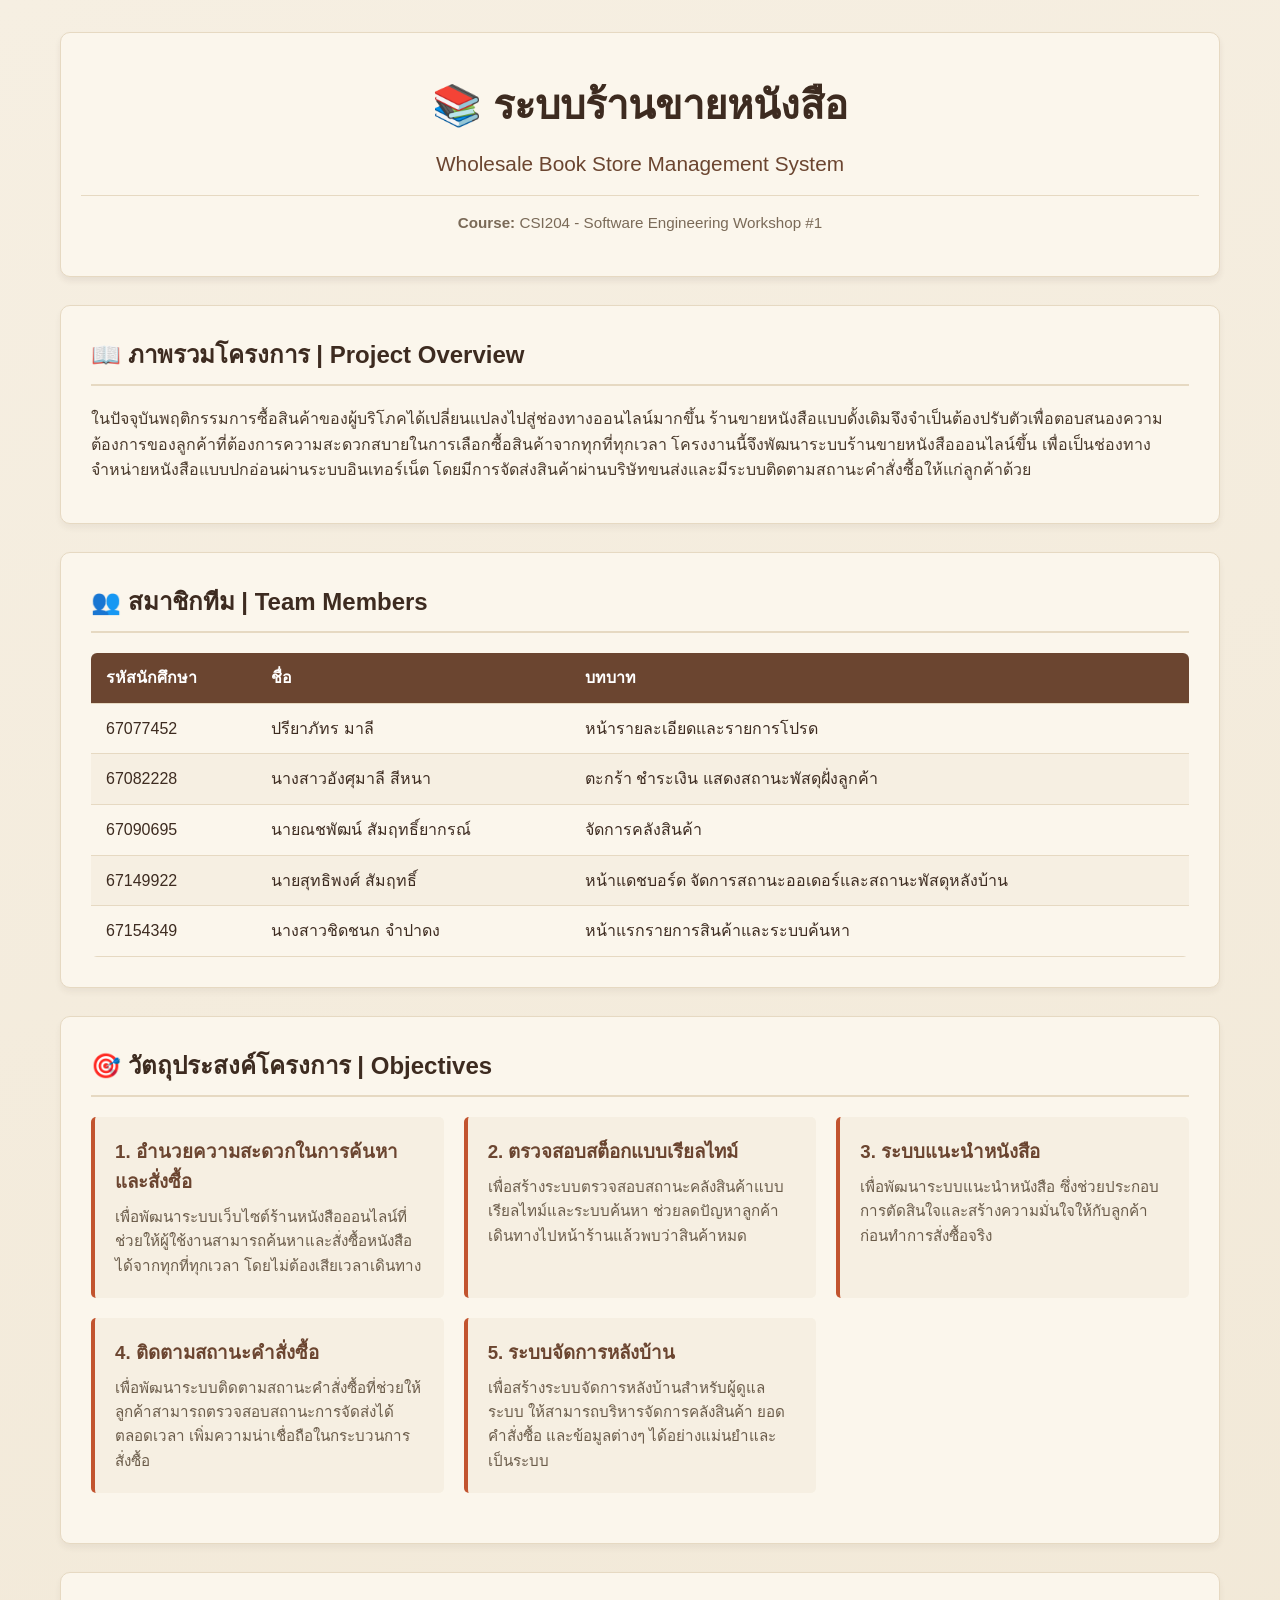
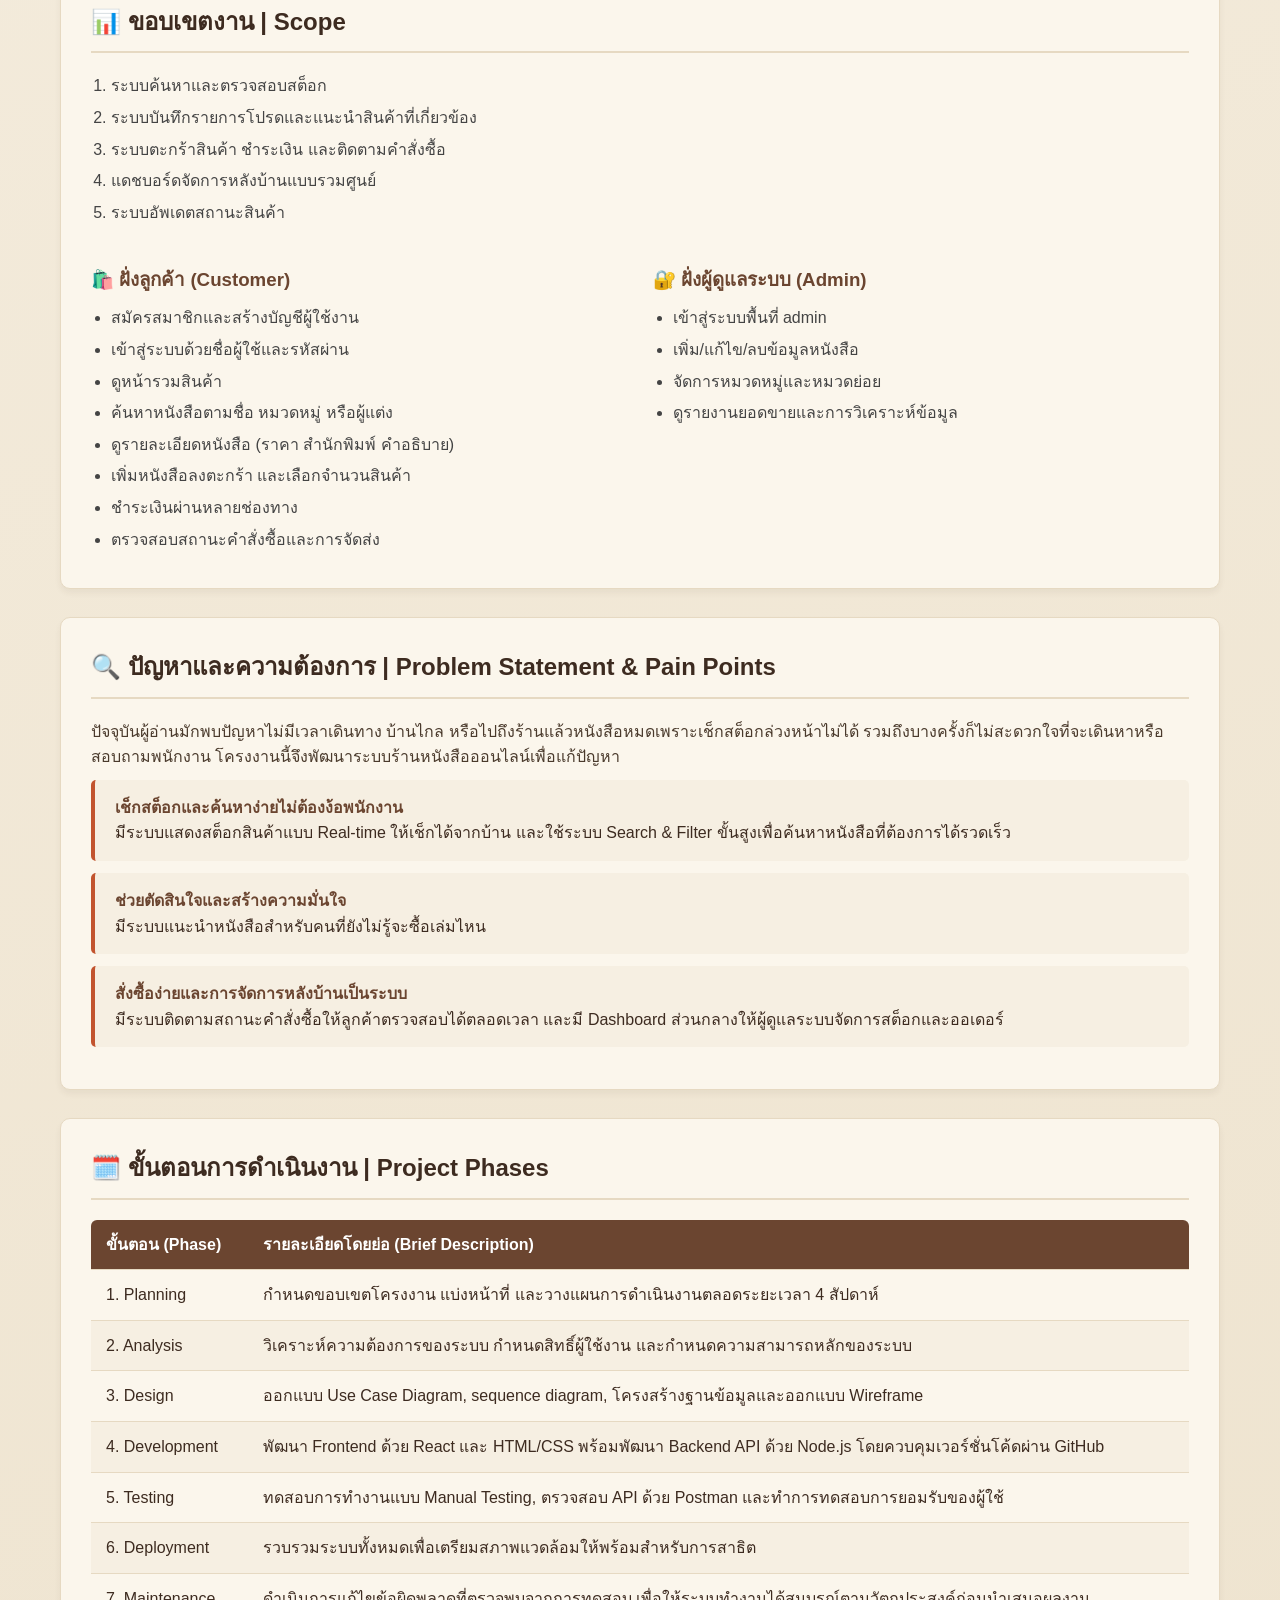
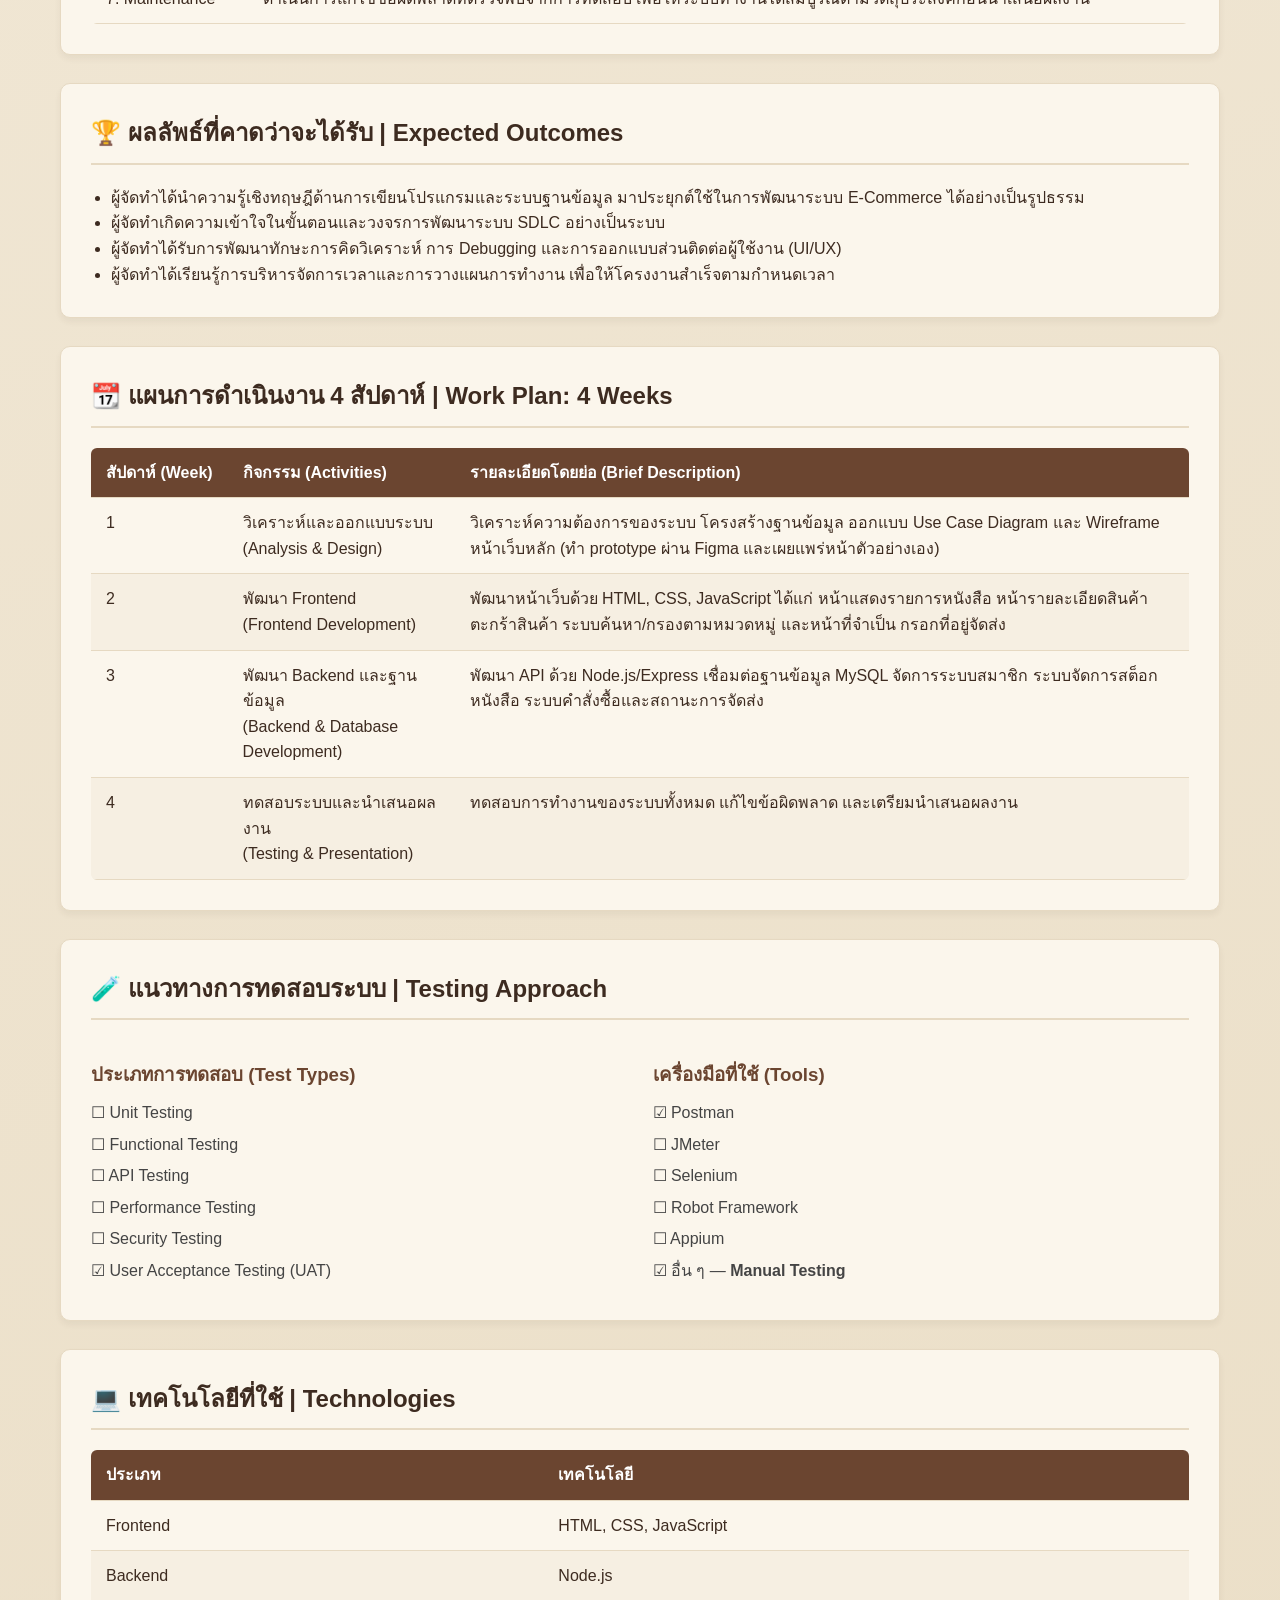
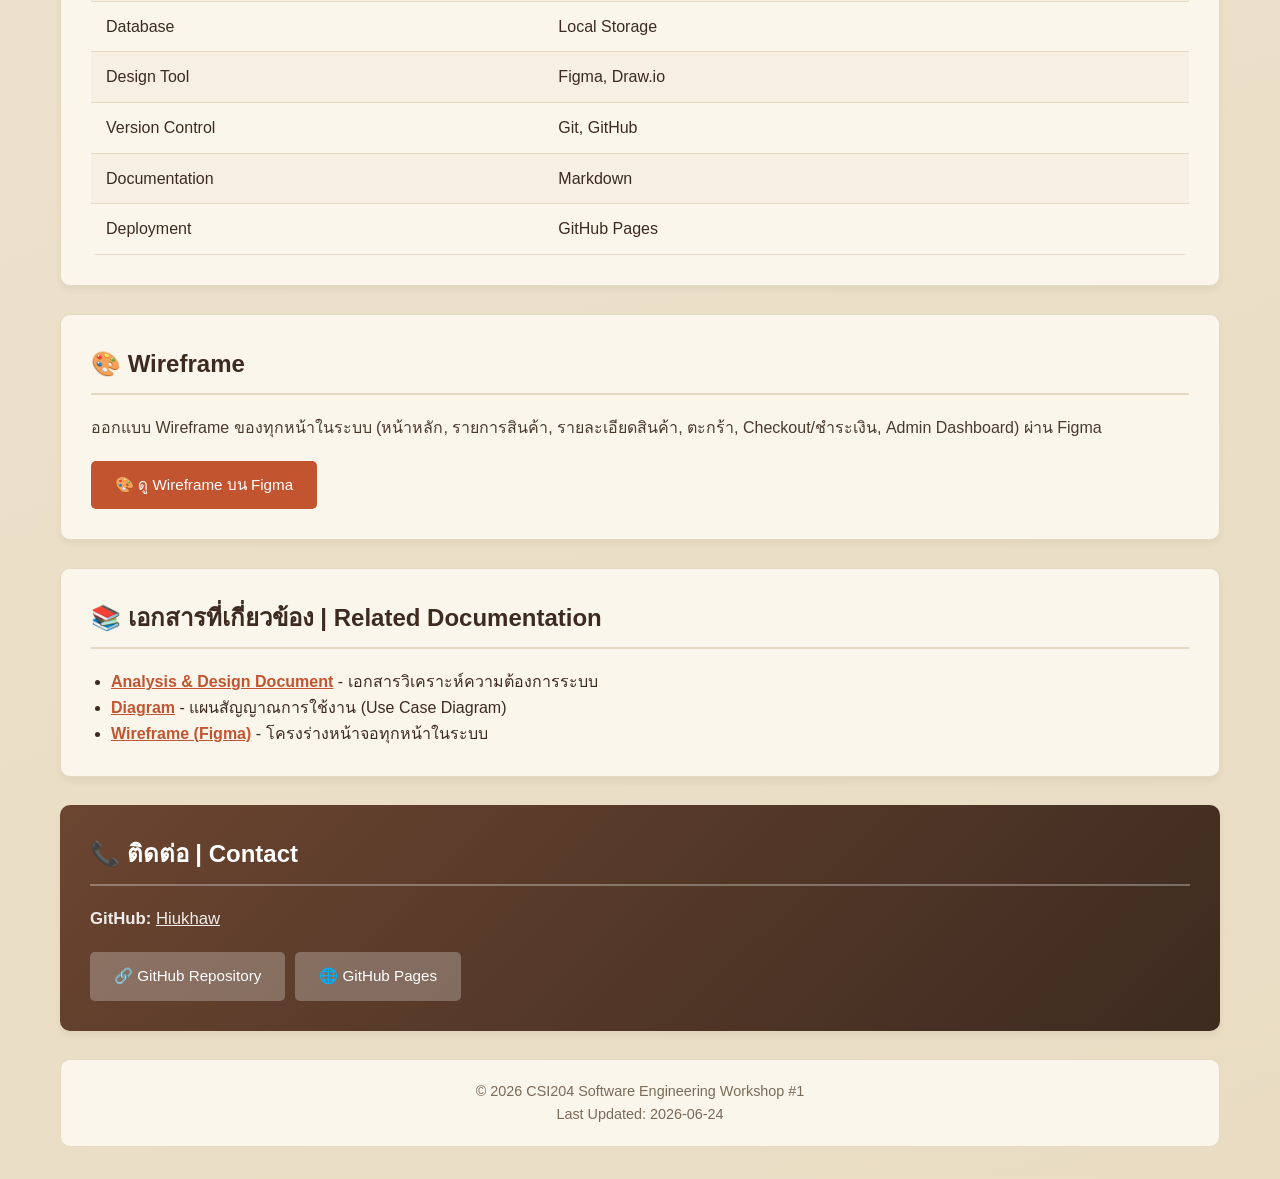
==== index.html @ 422ed0bb "first upload file-project commit" ====
<!DOCTYPE html>
<html lang="th">
<head>
    <meta charset="UTF-8">
    <meta name="viewport" content="width=device-width, initial-scale=1.0">
    <meta name="description" content="Wholesale Book Store Management System - Workshop #1 Documentation">
    <meta name="author" content="Priyaphat">
    <title>Wholesale Book Store Management System | Workshop #1</title>
    <style>
        * {
            margin: 0;
            padding: 0;
            box-sizing: border-box;
        }

        :root {
            --brown-dark: #3d2b20;
            --brown-mid: #6b4530;
            --terracotta: #c2542f;
            --terracotta-dark: #a34324;
            --cream: #f6efe2;
            --cream-light: #fbf6ec;
            --border-soft: #e6d9c2;
            --section-gap: 28px;
        }

        body {
            font-family: 'Segoe UI', Tahoma, Geneva, Verdana, sans-serif;
            line-height: 1.6;
            color: #3d2b20;
            background: linear-gradient(160deg, #f6efe2 0%, #e9dcc3 100%);
            min-height: 100vh;
        }

        .container {
            max-width: 1200px;
            margin: 0 auto;
            padding: 32px 20px;
        }

        header {
            background: var(--cream-light);
            border: 1px solid var(--border-soft);
            padding: 40px 20px;
            text-align: center;
            border-radius: 10px;
            box-shadow: 0 4px 6px rgba(61, 43, 32, 0.08);
            margin-bottom: var(--section-gap);
        }

        header h1 {
            color: var(--brown-dark);
            font-size: 2.5em;
            margin-bottom: 10px;
        }

        header .subtitle {
            color: var(--brown-mid);
            font-size: 1.3em;
            font-weight: 300;
            margin-bottom: 15px;
        }

        header .course-info {
            color: #7a6a58;
            font-size: 0.95em;
            border-top: 1px solid var(--border-soft);
            padding-top: 15px;
            margin-top: 15px;
        }

        .content-section {
            background: var(--cream-light);
            border: 1px solid var(--border-soft);
            padding: 30px;
            border-radius: 10px;
            margin-bottom: var(--section-gap);
            box-shadow: 0 4px 6px rgba(61, 43, 32, 0.06);
        }

        .content-section h2 {
            color: var(--brown-dark);
            margin-bottom: 20px;
            padding-bottom: 10px;
            border-bottom: 2px solid var(--border-soft);
        }

        .content-section h3 {
            color: var(--brown-mid);
            margin-top: 20px;
            margin-bottom: 10px;
        }

        .content-section p {
            color: #4a3a2c;
            margin-bottom: 10px;
        }

        .doc-grid {
            display: grid;
            grid-template-columns: repeat(auto-fit, minmax(250px, 1fr));
            gap: 20px;
            margin-bottom: 20px;
        }

        .doc-card {
            background: linear-gradient(135deg, var(--brown-mid) 0%, var(--brown-dark) 100%);
            color: white;
            padding: 25px;
            border-radius: 8px;
            text-decoration: none;
            transition: transform 0.3s, box-shadow 0.3s;
            box-shadow: 0 2px 8px rgba(61, 43, 32, 0.2);
        }

        .doc-card:hover {
            transform: translateY(-5px);
            box-shadow: 0 4px 12px rgba(61, 43, 32, 0.3);
        }

        .doc-card h3 {
            font-size: 1.3em;
            margin-bottom: 10px;
            color: white;
            margin-top: 0;
        }

        .doc-card p {
            font-size: 0.95em;
            opacity: 0.9;
            color: white;
        }

        .doc-card .icon {
            font-size: 2em;
            margin-bottom: 10px;
        }

        .feature-list {
            display: grid;
            grid-template-columns: repeat(auto-fit, minmax(300px, 1fr));
            gap: 20px;
            margin: 20px 0;
        }

        .feature-item {
            padding: 20px;
            background: var(--cream);
            border-left: 4px solid var(--terracotta);
            border-radius: 5px;
        }

        .feature-item h3 {
            color: var(--brown-mid);
            margin-bottom: 8px;
            margin-top: 0;
        }

        .feature-item p {
            color: #6b5c4a;
            font-size: 0.95em;
            margin-bottom: 0;
        }

        .scope-list {
            padding-left: 20px;
            margin: 15px 0 20px 0;
        }

        .scope-list li {
            margin-bottom: 6px;
            color: #444;
        }

        .two-col {
            display: grid;
            grid-template-columns: repeat(auto-fit, minmax(280px, 1fr));
            gap: 25px;
            margin-top: 15px;
        }

        .two-col ul {
            padding-left: 20px;
        }

        .two-col li {
            margin-bottom: 6px;
            color: #444;
        }

        .pain-point {
            padding: 15px 20px;
            background: var(--cream);
            border-left: 4px solid var(--terracotta);
            border-radius: 5px;
            margin-bottom: 12px;
        }

        .pain-point strong {
            color: var(--brown-mid);
        }

        table.data-table {
            width: 100%;
            border-collapse: collapse;
            margin-top: 15px;
            border-radius: 6px;
            overflow: hidden;
        }

        table.data-table th,
        table.data-table td {
            padding: 12px 15px;
            text-align: left;
            border-bottom: 1px solid var(--border-soft);
            vertical-align: top;
        }

        table.data-table th {
            background: var(--brown-mid);
            color: white;
            white-space: nowrap;
        }

        table.data-table tr:nth-child(even) {
            background: var(--cream);
        }

        table.data-table tr:hover {
            background: #f0e4cf;
        }

        .checklist {
            background: var(--cream);
            padding: 20px;
            border-radius: 8px;
            margin-top: 20px;
        }

        .checklist h3 {
            color: var(--brown-mid);
            margin-bottom: 15px;
        }

        .checklist ul {
            list-style: none;
            padding: 0;
        }

        .checklist li {
            padding: 8px 0;
            color: #555;
            border-bottom: 1px solid var(--border-soft);
        }

        .checklist li:before {
            content: "✓ ";
            color: var(--terracotta);
            font-weight: bold;
            margin-right: 10px;
        }

        .checklist li.pending:before {
            content: "○ ";
            color: #999;
        }

        code, pre {
            background: #f4f4f4;
            border-radius: 4px;
            font-family: Consolas, Monaco, 'Courier New', monospace;
        }

        pre {
            padding: 15px;
            overflow-x: auto;
            margin: 10px 0;
        }

        code {
            padding: 2px 6px;
        }

        footer {
            background: var(--cream-light);
            border: 1px solid var(--border-soft);
            text-align: center;
            padding: 20px;
            border-radius: 10px;
            color: #7a6a58;
            margin-top: 12px;
            font-size: 0.9em;
        }

        .button-group {
            display: flex;
            gap: 10px;
            margin-top: 20px;
            flex-wrap: wrap;
        }

        .btn {
            display: inline-block;
            padding: 12px 24px;
            background: var(--terracotta);
            color: white;
            text-decoration: none;
            border-radius: 5px;
            transition: background 0.3s;
            border: none;
            cursor: pointer;
            font-size: 0.95em;
        }

        .btn:hover {
            background: var(--terracotta-dark);
        }

        .btn-secondary {
            background: var(--border-soft);
            color: var(--brown-dark);
        }

        .btn-secondary:hover {
            background: #ddccae;
        }

        @media (max-width: 768px) {
            header h1 {
                font-size: 1.8em;
            }
            header .subtitle {
                font-size: 1.1em;
            }
            .doc-grid {
                grid-template-columns: 1fr;
            }
            table.data-table {
                font-size: 0.85em;
            }
        }
    </style>
</head>
<body>
    <div class="container">
        <header>
            <h1>📚 ระบบร้านขายหนังสือ</h1>
            <div class="subtitle">Wholesale Book Store Management System</div>
            <div class="course-info">
                <strong>Course:</strong> CSI204 - Software Engineering Workshop #1
            </div>
        </header>

        <div class="content-section">
            <h2>📖 ภาพรวมโครงการ | Project Overview</h2>
            <p>
                ในปัจจุบันพฤติกรรมการซื้อสินค้าของผู้บริโภคได้เปลี่ยนแปลงไปสู่ช่องทางออนไลน์มากขึ้น ร้านขายหนังสือแบบดั้งเดิมจึงจำเป็นต้องปรับตัวเพื่อตอบสนองความต้องการของลูกค้าที่ต้องการความสะดวกสบายในการเลือกซื้อสินค้าจากทุกที่ทุกเวลา โครงงานนี้จึงพัฒนาระบบร้านขายหนังสือออนไลน์ขึ้น เพื่อเป็นช่องทางจำหน่ายหนังสือแบบปกอ่อนผ่านระบบอินเทอร์เน็ต โดยมีการจัดส่งสินค้าผ่านบริษัทขนส่งและมีระบบติดตามสถานะคำสั่งซื้อให้แก่ลูกค้าด้วย
            </p>
        </div>

        <div class="content-section">
            <h2>👥 สมาชิกทีม | Team Members</h2>
            <table class="data-table">
                <thead>
                    <tr>
                        <th>รหัสนักศึกษา</th>
                        <th>ชื่อ</th>
                        <th>บทบาท</th>
                    </tr>
                </thead>
                <tbody>
                    <tr>
                        <td>67077452</td>
                        <td>ปรียาภัทร มาลี</td>
                        <td>หน้ารายละเอียดและรายการโปรด</td>
                    </tr>
                    <tr>
                        <td>67082228</td>
                        <td>นางสาวอังศุมาลี สีหนา</td>
                        <td>ตะกร้า ชำระเงิน แสดงสถานะพัสดุฝั่งลูกค้า</td>
                    </tr>
                    <tr>
                        <td>67090695</td>
                        <td>นายณชพัฒน์ สัมฤทธิ์ยากรณ์</td>
                        <td>จัดการคลังสินค้า</td>
                    </tr>
                    <tr>
                        <td>67149922</td>
                        <td>นายสุทธิพงศ์ สัมฤทธิ์</td>
                        <td>หน้าแดชบอร์ด จัดการสถานะออเดอร์และสถานะพัสดุหลังบ้าน</td>
                    </tr>
                    <tr>
                        <td>67154349</td>
                        <td>นางสาวชิดชนก จำปาดง</td>
                        <td>หน้าแรกรายการสินค้าและระบบค้นหา</td>
                    </tr>
                </tbody>
            </table>
        </div>

        <div class="content-section">
            <h2>🎯 วัตถุประสงค์โครงการ | Objectives</h2>
            <div class="feature-list">
                <div class="feature-item">
                    <h3>1. อำนวยความสะดวกในการค้นหาและสั่งซื้อ</h3>
                    <p>เพื่อพัฒนาระบบเว็บไซต์ร้านหนังสือออนไลน์ที่ช่วยให้ผู้ใช้งานสามารถค้นหาและสั่งซื้อหนังสือได้จากทุกที่ทุกเวลา โดยไม่ต้องเสียเวลาเดินทาง</p>
                </div>
                <div class="feature-item">
                    <h3>2. ตรวจสอบสต็อกแบบเรียลไทม์</h3>
                    <p>เพื่อสร้างระบบตรวจสอบสถานะคลังสินค้าแบบเรียลไทม์และระบบค้นหา ช่วยลดปัญหาลูกค้าเดินทางไปหน้าร้านแล้วพบว่าสินค้าหมด</p>
                </div>
                <div class="feature-item">
                    <h3>3. ระบบแนะนำหนังสือ</h3>
                    <p>เพื่อพัฒนาระบบแนะนำหนังสือ ซึ่งช่วยประกอบการตัดสินใจและสร้างความมั่นใจให้กับลูกค้าก่อนทำการสั่งซื้อจริง</p>
                </div>
                <div class="feature-item">
                    <h3>4. ติดตามสถานะคำสั่งซื้อ</h3>
                    <p>เพื่อพัฒนาระบบติดตามสถานะคำสั่งซื้อที่ช่วยให้ลูกค้าสามารถตรวจสอบสถานะการจัดส่งได้ตลอดเวลา เพิ่มความน่าเชื่อถือในกระบวนการสั่งซื้อ</p>
                </div>
                <div class="feature-item">
                    <h3>5. ระบบจัดการหลังบ้าน</h3>
                    <p>เพื่อสร้างระบบจัดการหลังบ้านสำหรับผู้ดูแลระบบ ให้สามารถบริหารจัดการคลังสินค้า ยอดคำสั่งซื้อ และข้อมูลต่างๆ ได้อย่างแม่นยำและเป็นระบบ</p>
                </div>
            </div>
        </div>

        <div class="content-section">
            <h2>📊 ขอบเขตงาน | Scope</h2>
            <ol class="scope-list">
                <li>ระบบค้นหาและตรวจสอบสต็อก</li>
                <li>ระบบบันทึกรายการโปรดและแนะนำสินค้าที่เกี่ยวข้อง</li>
                <li>ระบบตะกร้าสินค้า ชำระเงิน และติดตามคำสั่งซื้อ</li>
                <li>แดชบอร์ดจัดการหลังบ้านแบบรวมศูนย์</li>
                <li>ระบบอัพเดตสถานะสินค้า</li>
            </ol>

            <div class="two-col">
                <div>
                    <h3>🛍️ ฝั่งลูกค้า (Customer)</h3>
                    <ul>
                        <li>สมัครสมาชิกและสร้างบัญชีผู้ใช้งาน</li>
                        <li>เข้าสู่ระบบด้วยชื่อผู้ใช้และรหัสผ่าน</li>
                        <li>ดูหน้ารวมสินค้า</li>
                        <li>ค้นหาหนังสือตามชื่อ หมวดหมู่ หรือผู้แต่ง</li>
                        <li>ดูรายละเอียดหนังสือ (ราคา สำนักพิมพ์ คำอธิบาย)</li>
                        <li>เพิ่มหนังสือลงตะกร้า และเลือกจำนวนสินค้า</li>
                        <li>ชำระเงินผ่านหลายช่องทาง</li>
                        <li>ตรวจสอบสถานะคำสั่งซื้อและการจัดส่ง</li>
                    </ul>
                </div>
                <div>
                    <h3>🔐 ฝั่งผู้ดูแลระบบ (Admin)</h3>
                    <ul>
                        <li>เข้าสู่ระบบพื้นที่ admin</li>
                        <li>เพิ่ม/แก้ไข/ลบข้อมูลหนังสือ</li>
                        <li>จัดการหมวดหมู่และหมวดย่อย</li>
                        <li>ดูรายงานยอดขายและการวิเคราะห์ข้อมูล</li>
                    </ul>
                </div>
            </div>
        </div>

        <div class="content-section">
            <h2>🔍 ปัญหาและความต้องการ | Problem Statement & Pain Points</h2>
            <p>
                ปัจจุบันผู้อ่านมักพบปัญหาไม่มีเวลาเดินทาง บ้านไกล หรือไปถึงร้านแล้วหนังสือหมดเพราะเช็กสต็อกล่วงหน้าไม่ได้ รวมถึงบางครั้งก็ไม่สะดวกใจที่จะเดินหาหรือสอบถามพนักงาน โครงงานนี้จึงพัฒนาระบบร้านหนังสือออนไลน์เพื่อแก้ปัญหา
            </p>
            <div class="pain-point">
                <strong>เช็กสต็อกและค้นหาง่ายไม่ต้องง้อพนักงาน</strong><br>
                มีระบบแสดงสต็อกสินค้าแบบ Real-time ให้เช็กได้จากบ้าน และใช้ระบบ Search &amp; Filter ขั้นสูงเพื่อค้นหาหนังสือที่ต้องการได้รวดเร็ว
            </div>
            <div class="pain-point">
                <strong>ช่วยตัดสินใจและสร้างความมั่นใจ</strong><br>
                มีระบบแนะนำหนังสือสำหรับคนที่ยังไม่รู้จะซื้อเล่มไหน
            </div>
            <div class="pain-point">
                <strong>สั่งซื้อง่ายและการจัดการหลังบ้านเป็นระบบ</strong><br>
                มีระบบติดตามสถานะคำสั่งซื้อให้ลูกค้าตรวจสอบได้ตลอดเวลา และมี Dashboard ส่วนกลางให้ผู้ดูแลระบบจัดการสต็อกและออเดอร์
            </div>
        </div>

        <div class="content-section">
            <h2>🗓️ ขั้นตอนการดำเนินงาน | Project Phases</h2>
            <table class="data-table">
                <thead>
                    <tr>
                        <th>ขั้นตอน (Phase)</th>
                        <th>รายละเอียดโดยย่อ (Brief Description)</th>
                    </tr>
                </thead>
                <tbody>
                    <tr>
                        <td>1. Planning</td>
                        <td>กำหนดขอบเขตโครงงาน แบ่งหน้าที่ และวางแผนการดำเนินงานตลอดระยะเวลา 4 สัปดาห์</td>
                    </tr>
                    <tr>
                        <td>2. Analysis</td>
                        <td>วิเคราะห์ความต้องการของระบบ กำหนดสิทธิ์ผู้ใช้งาน และกำหนดความสามารถหลักของระบบ</td>
                    </tr>
                    <tr>
                        <td>3. Design</td>
                        <td>ออกแบบ Use Case Diagram, sequence diagram, โครงสร้างฐานข้อมูลและออกแบบ Wireframe</td>
                    </tr>
                    <tr>
                        <td>4. Development</td>
                        <td>พัฒนา Frontend ด้วย React และ HTML/CSS พร้อมพัฒนา Backend API ด้วย Node.js  โดยควบคุมเวอร์ชั่นโค้ดผ่าน GitHub</td>
                    </tr>
                    <tr>
                        <td>5. Testing</td>
                        <td>ทดสอบการทำงานแบบ Manual Testing, ตรวจสอบ API ด้วย Postman และทำการทดสอบการยอมรับของผู้ใช้</td>
                    </tr>
                    <tr>
                        <td>6. Deployment</td>
                        <td>รวบรวมระบบทั้งหมดเพื่อเตรียมสภาพแวดล้อมให้พร้อมสำหรับการสาธิต</td>
                    </tr>
                    <tr>
                        <td>7. Maintenance</td>
                        <td>ดำเนินการแก้ไขข้อผิดพลาดที่ตรวจพบจากการทดสอบ เพื่อให้ระบบทำงานได้สมบูรณ์ตามวัตถุประสงค์ก่อนนำเสนอผลงาน</td>
                    </tr>
                </tbody>
            </table>
        </div>

        <div class="content-section">
            <h2>🏆 ผลลัพธ์ที่คาดว่าจะได้รับ | Expected Outcomes</h2>
            <ul style="padding-left: 20px;">
                <li>ผู้จัดทำได้นำความรู้เชิงทฤษฎีด้านการเขียนโปรแกรมและระบบฐานข้อมูล มาประยุกต์ใช้ในการพัฒนาระบบ E-Commerce ได้อย่างเป็นรูปธรรม</li>
                <li>ผู้จัดทำเกิดความเข้าใจในขั้นตอนและวงจรการพัฒนาระบบ SDLC อย่างเป็นระบบ</li>
                <li>ผู้จัดทำได้รับการพัฒนาทักษะการคิดวิเคราะห์ การ Debugging และการออกแบบส่วนติดต่อผู้ใช้งาน (UI/UX)</li>
                <li>ผู้จัดทำได้เรียนรู้การบริหารจัดการเวลาและการวางแผนการทำงาน เพื่อให้โครงงานสำเร็จตามกำหนดเวลา</li>
            </ul>
        </div>

        <div class="content-section">
            <h2>📆 แผนการดำเนินงาน 4 สัปดาห์ | Work Plan: 4 Weeks</h2>
            <table class="data-table">
                <thead>
                    <tr>
                        <th>สัปดาห์ (Week)</th>
                        <th>กิจกรรม (Activities)</th>
                        <th>รายละเอียดโดยย่อ (Brief Description)</th>
                    </tr>
                </thead>
                <tbody>
                    <tr>
                        <td>1</td>
                        <td>วิเคราะห์และออกแบบระบบ<br>(Analysis &amp; Design)</td>
                        <td>วิเคราะห์ความต้องการของระบบ โครงสร้างฐานข้อมูล ออกแบบ Use Case Diagram และ Wireframe หน้าเว็บหลัก (ทำ prototype ผ่าน Figma และเผยแพร่หน้าตัวอย่างเอง)</td>
                    </tr>
                    <tr>
                        <td>2</td>
                        <td>พัฒนา Frontend<br>(Frontend Development)</td>
                        <td>พัฒนาหน้าเว็บด้วย HTML, CSS, JavaScript ได้แก่ หน้าแสดงรายการหนังสือ หน้ารายละเอียดสินค้า ตะกร้าสินค้า ระบบค้นหา/กรองตามหมวดหมู่ และหน้าที่จำเป็น กรอกที่อยู่จัดส่ง</td>
                    </tr>
                    <tr>
                        <td>3</td>
                        <td>พัฒนา Backend และฐานข้อมูล<br>(Backend &amp; Database Development)</td>
                        <td>พัฒนา API ด้วย Node.js/Express เชื่อมต่อฐานข้อมูล MySQL จัดการระบบสมาชิก ระบบจัดการสต็อกหนังสือ ระบบคำสั่งซื้อและสถานะการจัดส่ง</td>
                    </tr>
                    <tr>
                        <td>4</td>
                        <td>ทดสอบระบบและนำเสนอผลงาน<br>(Testing &amp; Presentation)</td>
                        <td>ทดสอบการทำงานของระบบทั้งหมด แก้ไขข้อผิดพลาด และเตรียมนำเสนอผลงาน</td>
                    </tr>
                </tbody>
            </table>
        </div>

        <div class="content-section">
            <h2>🧪 แนวทางการทดสอบระบบ | Testing Approach</h2>
            <div class="two-col">
                <div>
                    <h3>ประเภทการทดสอบ (Test Types)</h3>
                    <ul style="list-style: none; padding-left: 0;">
                        <li>☐ Unit Testing</li>
                        <li>☐ Functional Testing</li>
                        <li>☐ API Testing</li>
                        <li>☐ Performance Testing</li>
                        <li>☐ Security Testing</li>
                        <li>☑ User Acceptance Testing (UAT)</li>
                    </ul>
                </div>
                <div>
                    <h3>เครื่องมือที่ใช้ (Tools)</h3>
                    <ul style="list-style: none; padding-left: 0;">
                        <li>☑ Postman</li>
                        <li>☐ JMeter</li>
                        <li>☐ Selenium</li>
                        <li>☐ Robot Framework</li>
                        <li>☐ Appium</li>
                        <li>☑ อื่น ๆ — <strong>Manual Testing</strong></li>
                    </ul>
                </div>
            </div>
        </div>

        <div class="content-section">
            <h2>💻 เทคโนโลยีที่ใช้ | Technologies</h2>
            <table class="data-table">
                <thead>
                    <tr>
                        <th>ประเภท</th>
                        <th>เทคโนโลยี</th>
                    </tr>
                </thead>
                <tbody>
                    <tr>
                        <td>Frontend</td>
                        <td>HTML, CSS, JavaScript</td>
                    </tr>
                    <tr>
                        <td>Backend</td>
                        <td>Node.js</td>
                    </tr>
                    <tr>
                        <td>Database</td>
                        <td>Local Storage</td>
                    </tr>
                    <tr>
                        <td>Design Tool</td>
                        <td>Figma, Draw.io</td>
                    </tr>
                    <tr>
                        <td>Version Control</td>
                        <td>Git, GitHub</td>
                    </tr>
                    <tr>
                        <td>Documentation</td>
                        <td>Markdown</td>
                    </tr>
                    <tr>
                        <td>Deployment</td>
                        <td>GitHub Pages</td>
                    </tr>
                </tbody>
            </table>
        </div>

        <div class="content-section">
            <h2>🎨 Wireframe</h2>
            <p>ออกแบบ Wireframe ของทุกหน้าในระบบ (หน้าหลัก, รายการสินค้า, รายละเอียดสินค้า, ตะกร้า, Checkout/ชำระเงิน, Admin Dashboard) ผ่าน Figma</p>
            <div class="button-group">
                <a href="https://www.figma.com/proto/kh82F4HpUsVW9bLbcui8wI/wire-freme-%E0%B8%A3%E0%B9%89%E0%B8%B2%E0%B8%99%E0%B8%82%E0%B8%B2%E0%B8%A2%E0%B8%AB%E0%B8%99%E0%B8%B1%E0%B8%87%E0%B8%AA%E0%B8%B7%E0%B8%AD?node-id=30-2&t=59OMux8jmrkyYX9p-1" class="btn" target="_blank">🎨 ดู Wireframe บน Figma</a>
            </div>
        </div>

        <div class="content-section">
            <h2>📚 เอกสารที่เกี่ยวข้อง | Related Documentation</h2>
            <ul style="padding-left: 20px;">
                <li><a href="analysis-design.md" style="color: var(--terracotta); font-weight: 600;">Analysis &amp; Design Document</a> - เอกสารวิเคราะห์ความต้องการระบบ</li>
                <li><a href="diagramPage.html" style="color: var(--terracotta); font-weight: 600;">Diagram</a> - แผนสัญญาณการใช้งาน (Use Case Diagram)</li>
                <li><a href="https://www.figma.com/proto/kh82F4HpUsVW9bLbcui8wI/wire-freme-%E0%B8%A3%E0%B9%89%E0%B8%B2%E0%B8%99%E0%B8%82%E0%B8%B2%E0%B8%A2%E0%B8%AB%E0%B8%99%E0%B8%B1%E0%B8%87%E0%B8%AA%E0%B8%B7%E0%B8%AD?node-id=30-2&t=59OMux8jmrkyYX9p-1" target="_blank" style="color: var(--terracotta); font-weight: 600;">Wireframe (Figma)</a> - โครงร่างหน้าจอทุกหน้าในระบบ</li>
            </ul>
        </div>

        <div class="content-section" style="background: linear-gradient(135deg, #6b4530 0%, #3d2b20 100%); border: none; color: white;">
            <h2 style="color: white; border-bottom-color: rgba(255, 255, 255, 0.3);">📞 ติดต่อ | Contact</h2>
            <div style="font-size: 1.1em; margin-top: 15px;">
                <p style="color: #ffffff; opacity: 0.9; font-size: 0.95em; margin-top: 5px;"><strong>GitHub:</strong> <a href="https://github.com/Hiukhaw" style="color: white; text-decoration: underline;">Hiukhaw</a></p>
            </div>
            <div class="button-group">
                <a href="https://github.com/Hiukhaw/Workshop-1" class="btn" target="_blank" style="background: rgba(255,255,255,0.25);">🔗 GitHub Repository</a>
                <a href="https://github.com/Hiukhaw" class="btn" target="_blank" style="background: rgba(255,255,255,0.25);">🌐 GitHub Pages</a>
            </div>
        </div>

        <footer>
            <p>&copy; 2026 CSI204 Software Engineering Workshop #1</p>
            <p>Last Updated: 2026-06-24</p>
        </footer>
    </div>
</body>
</html>
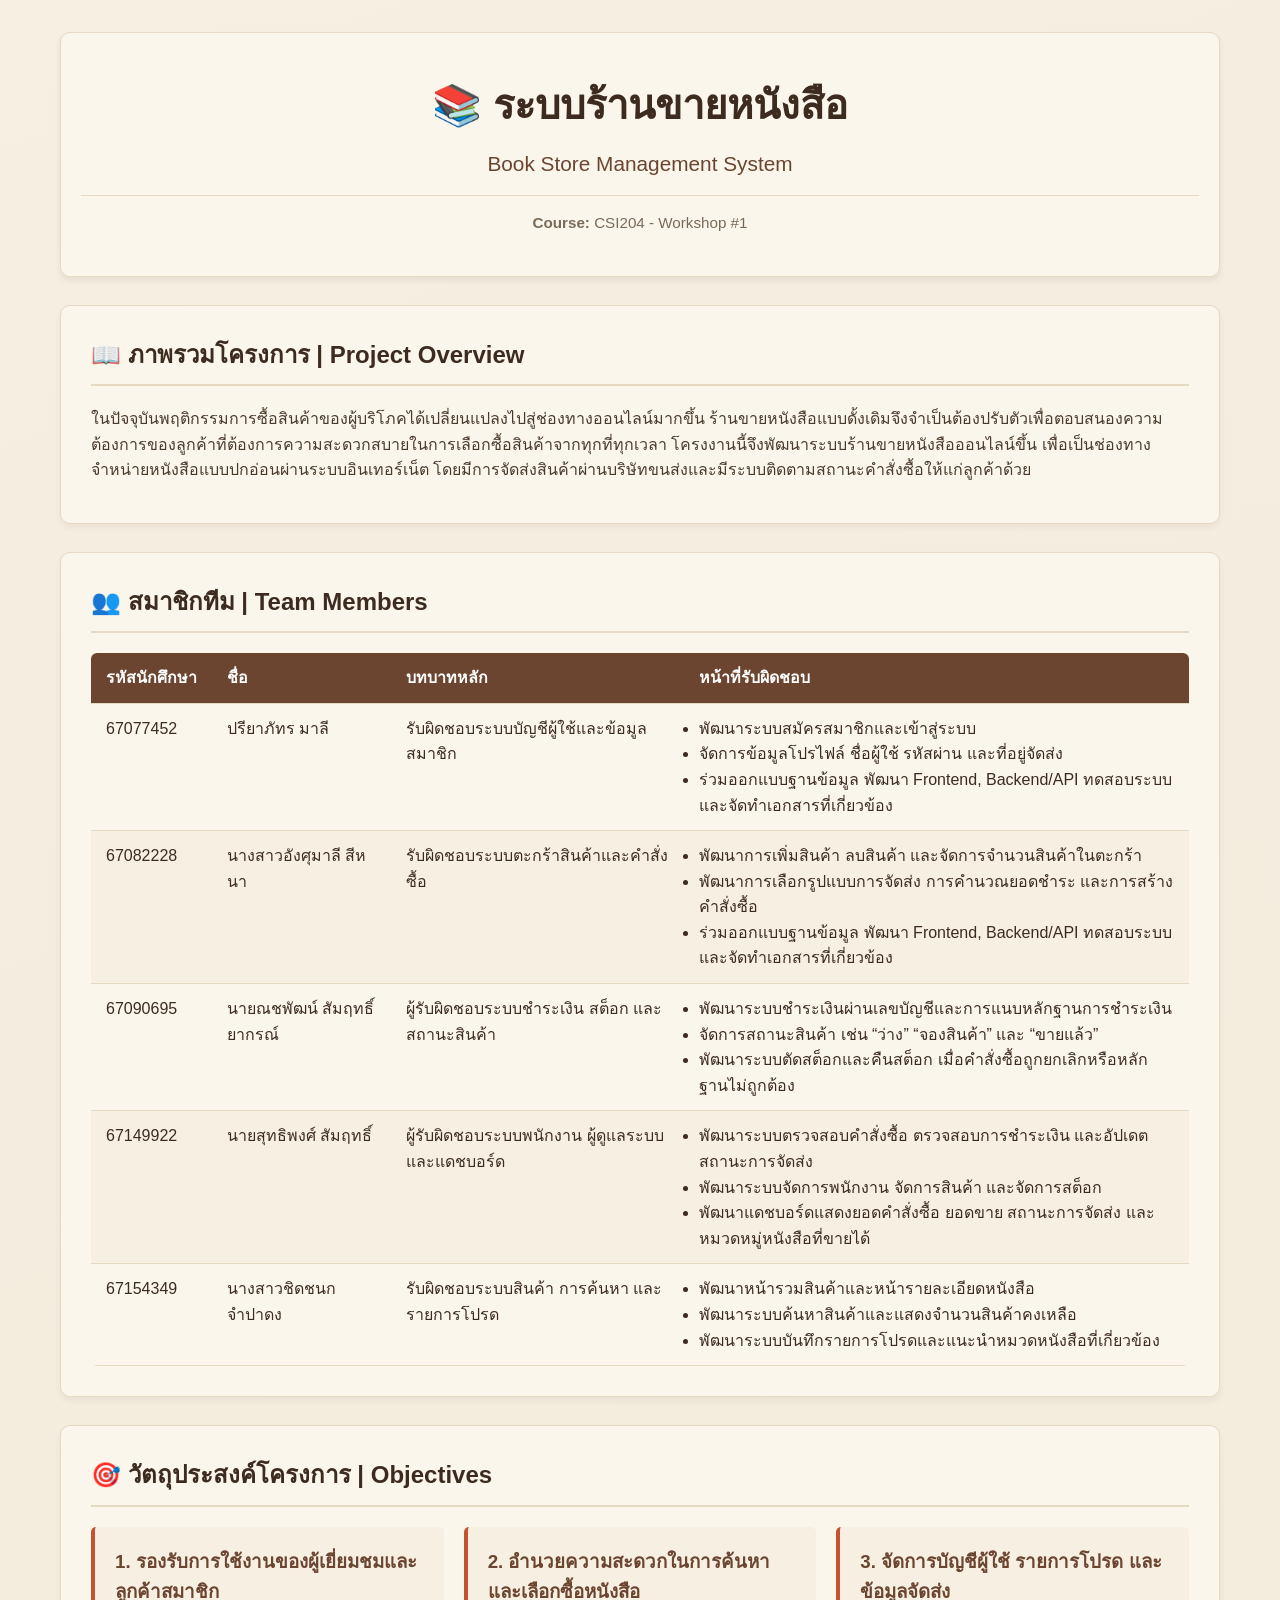
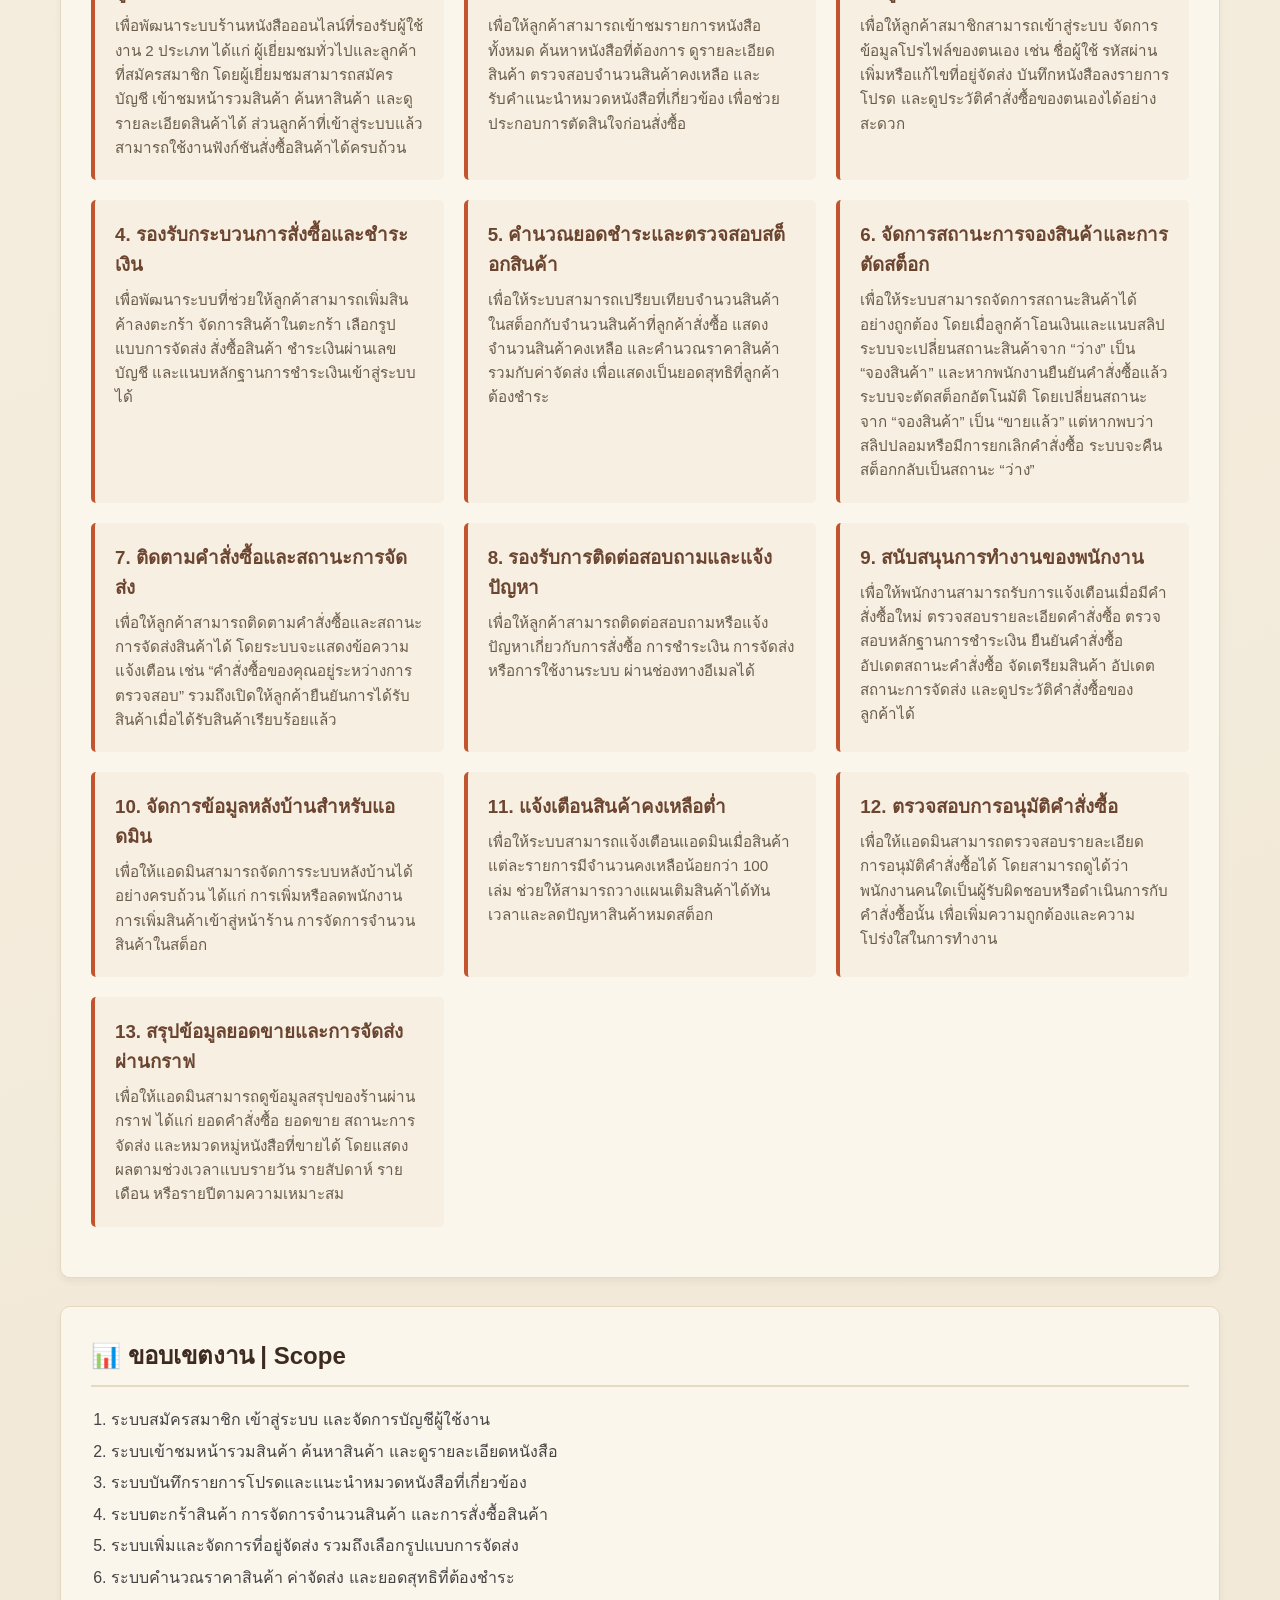
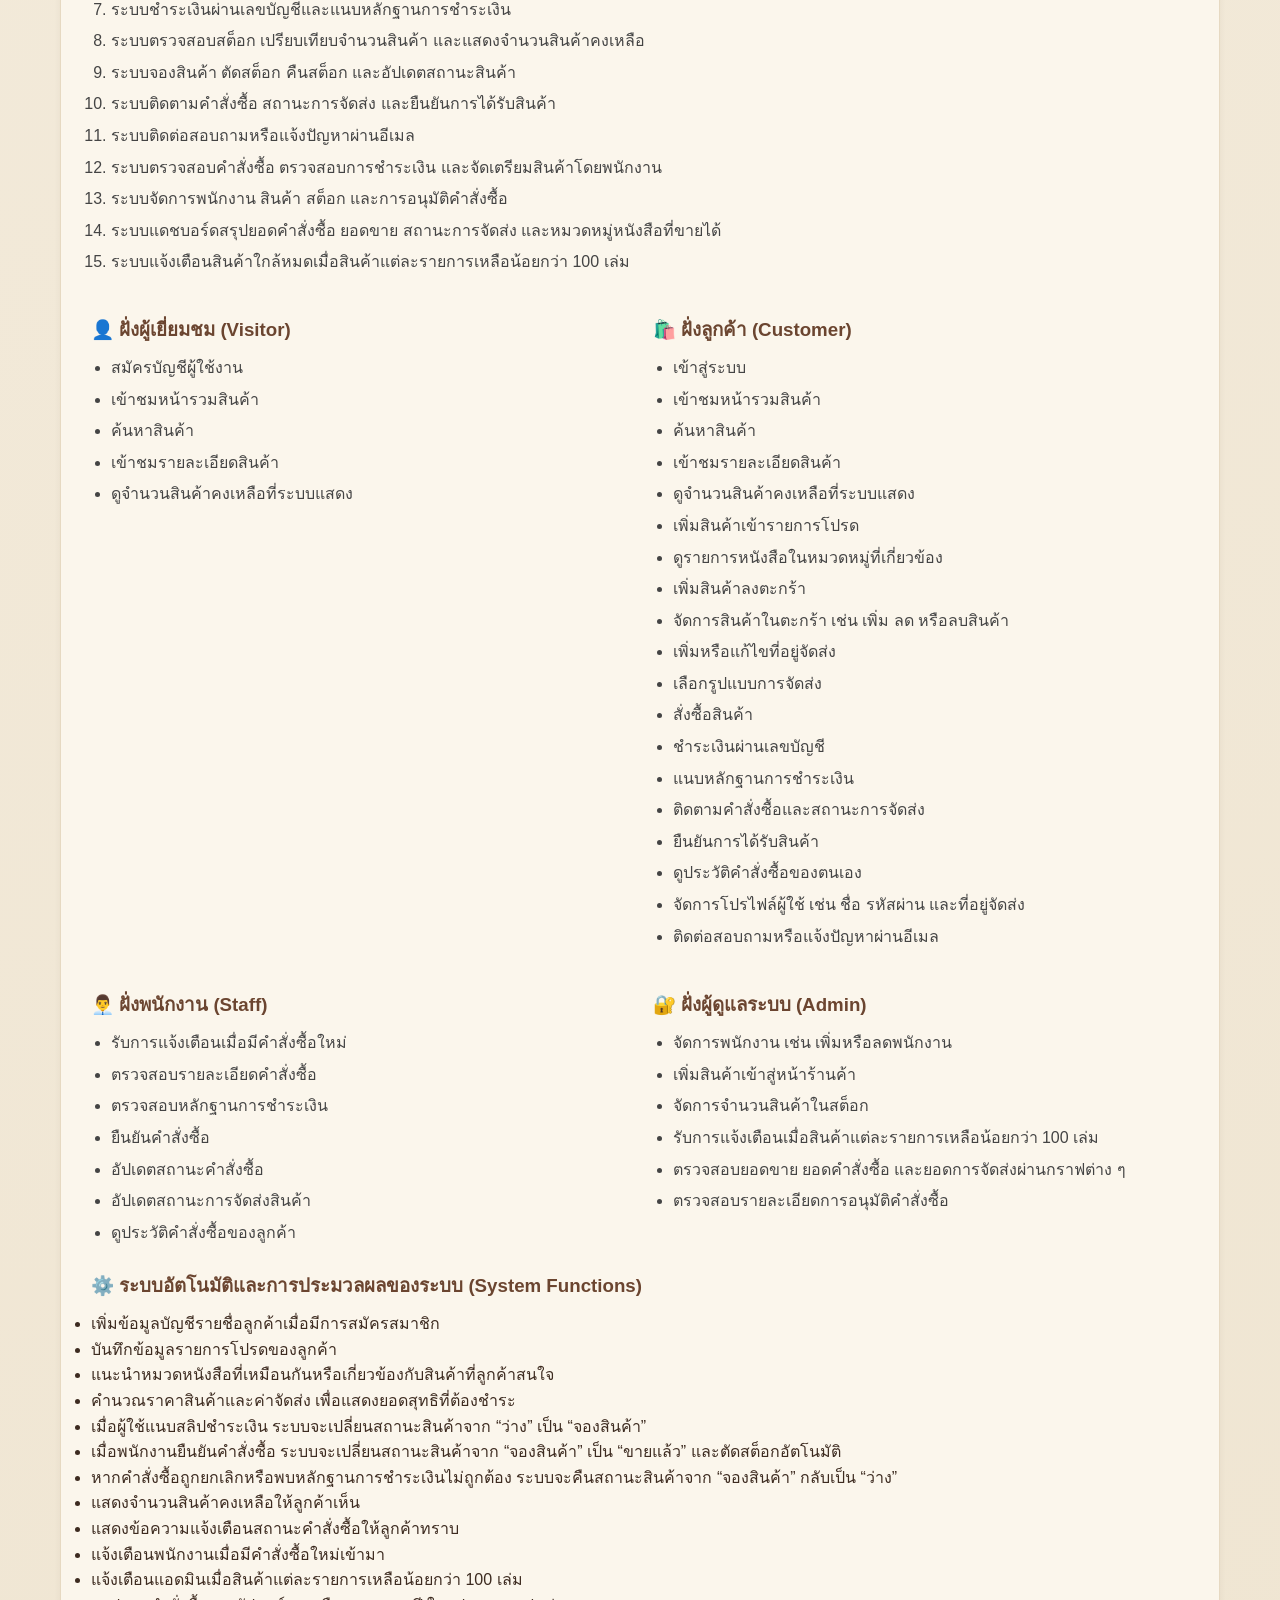
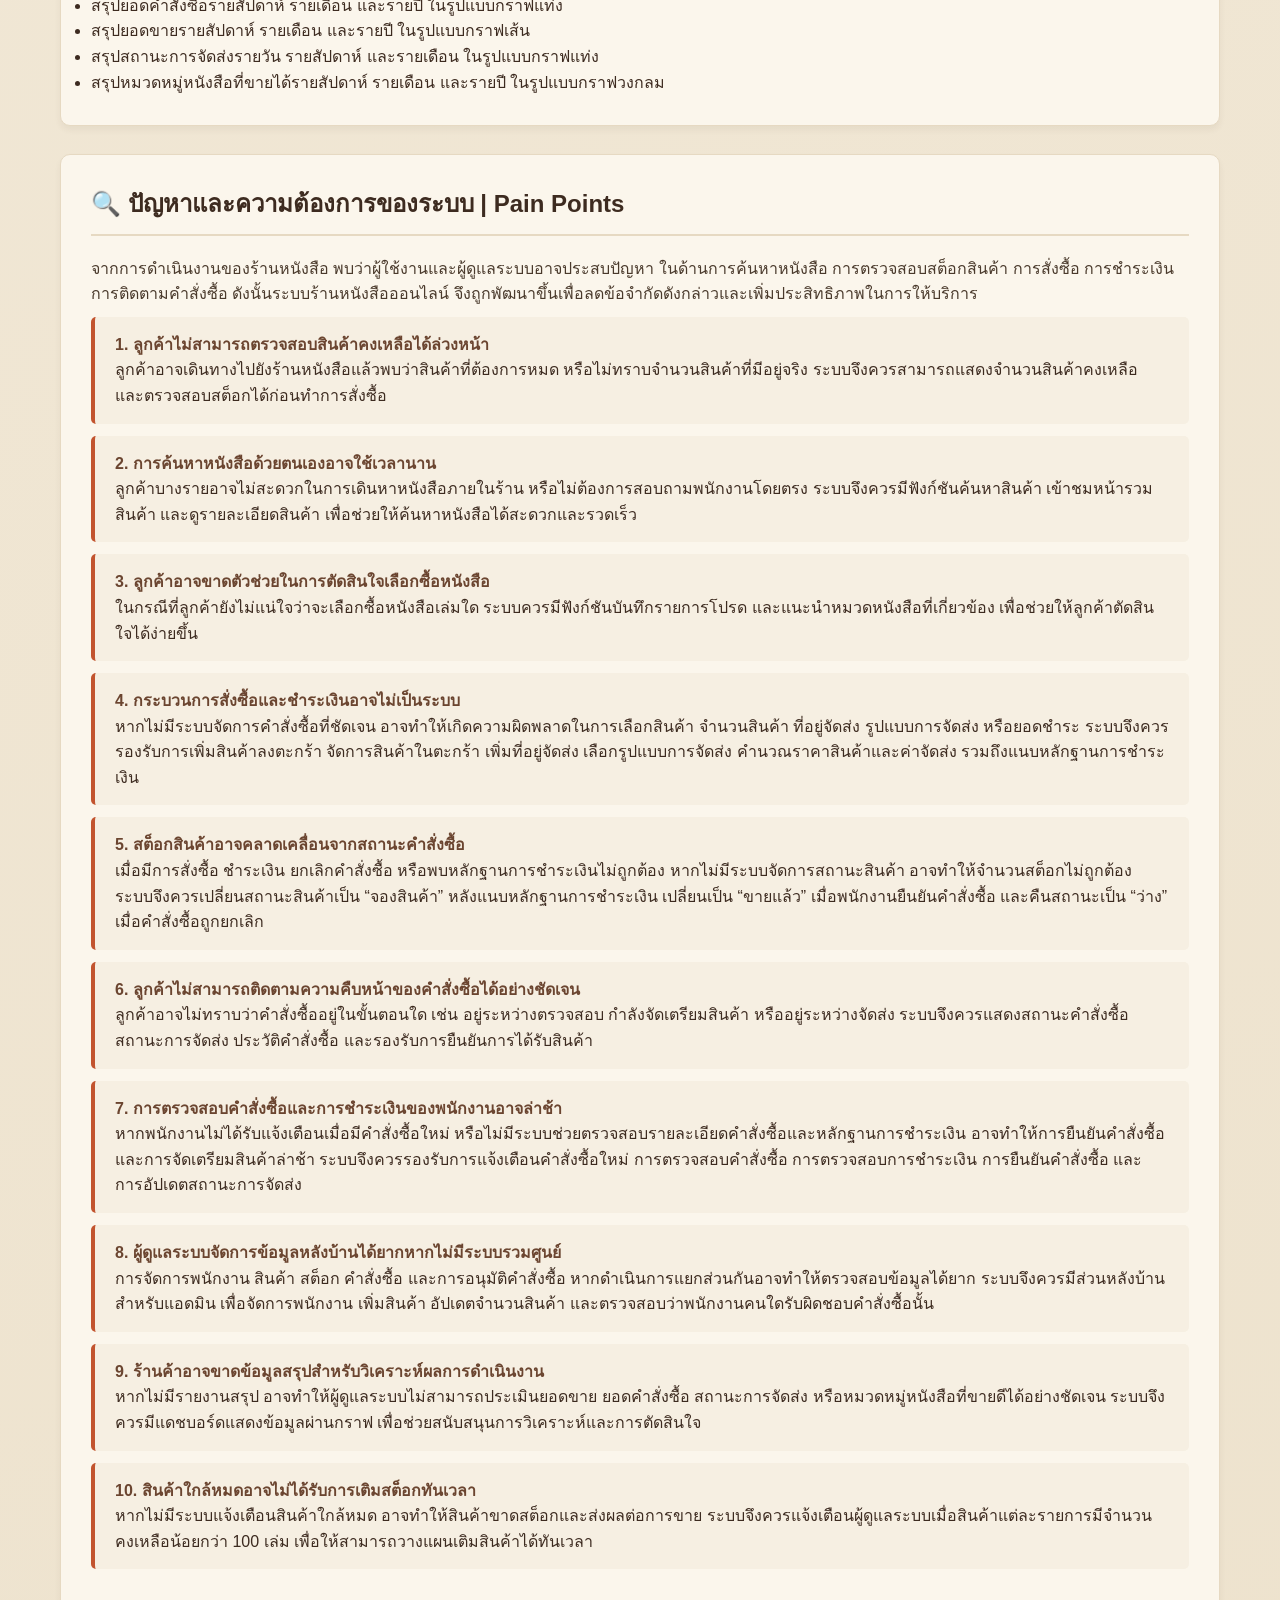
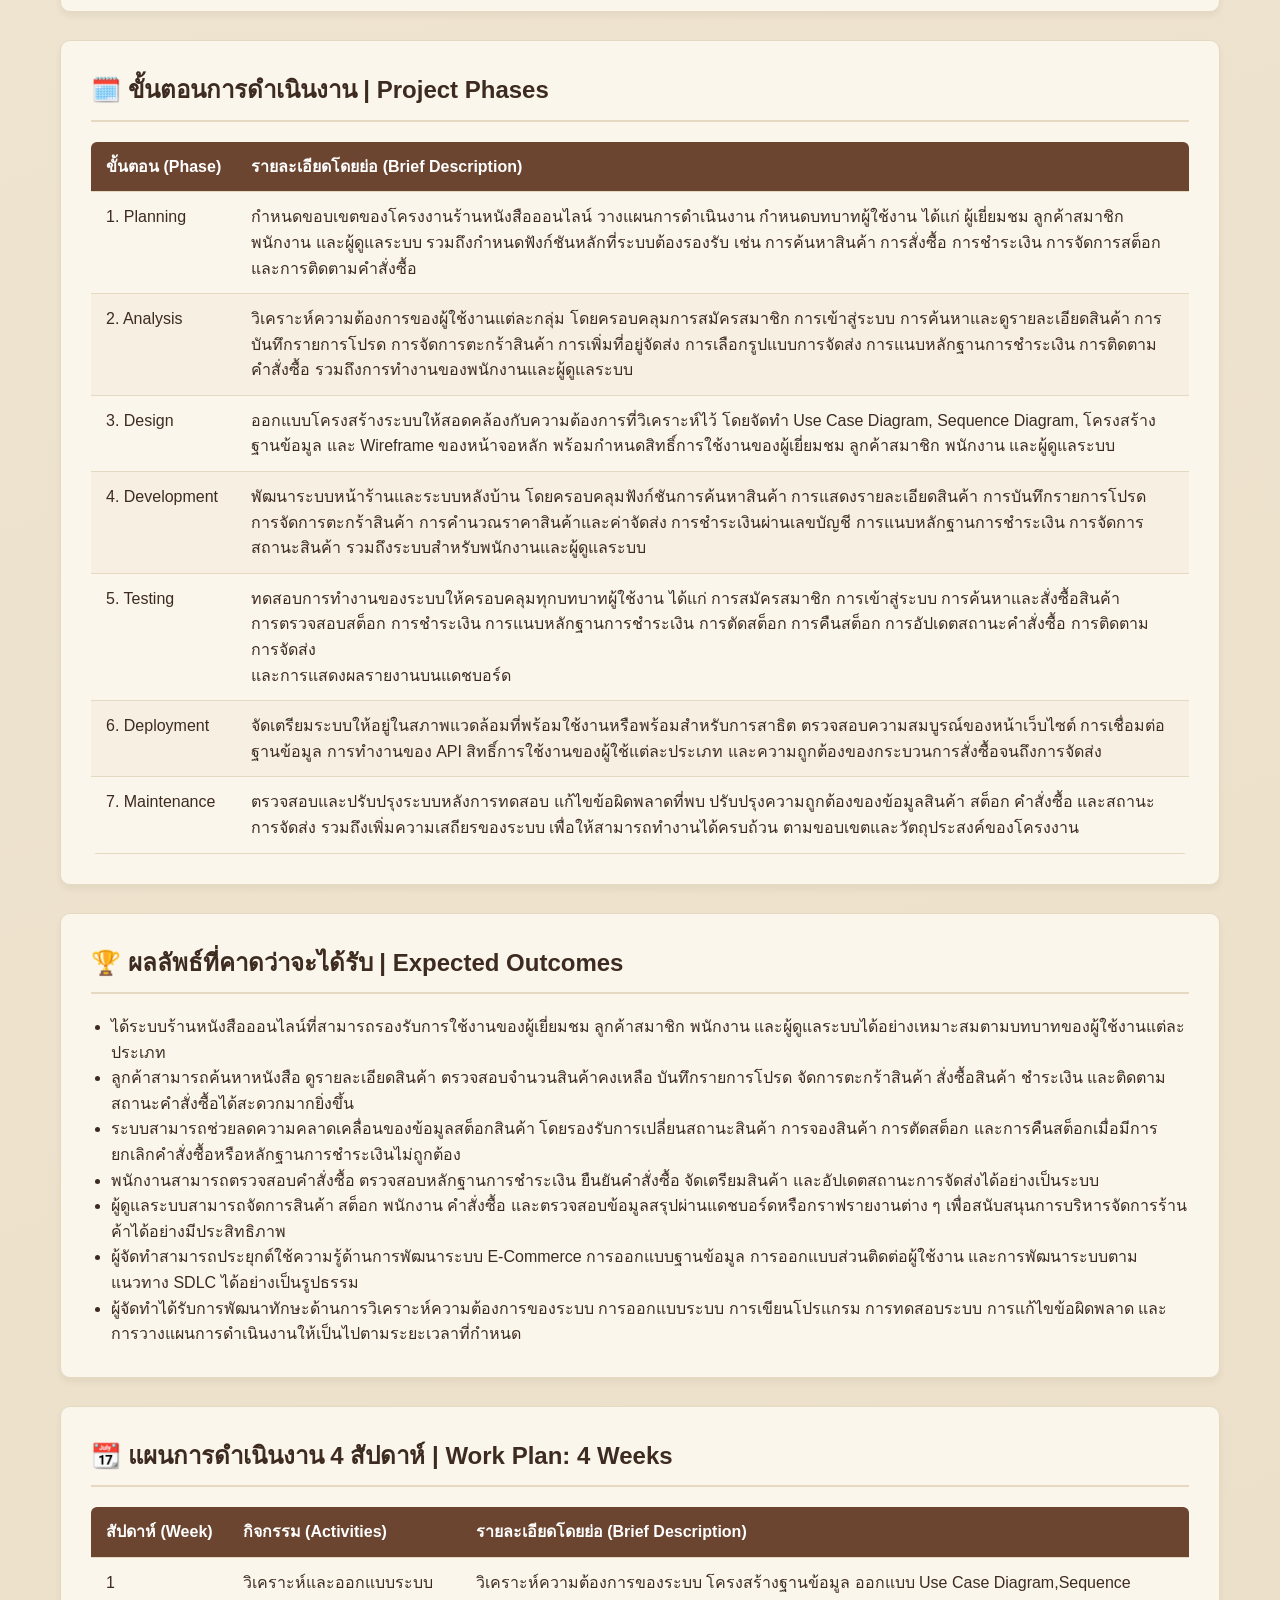
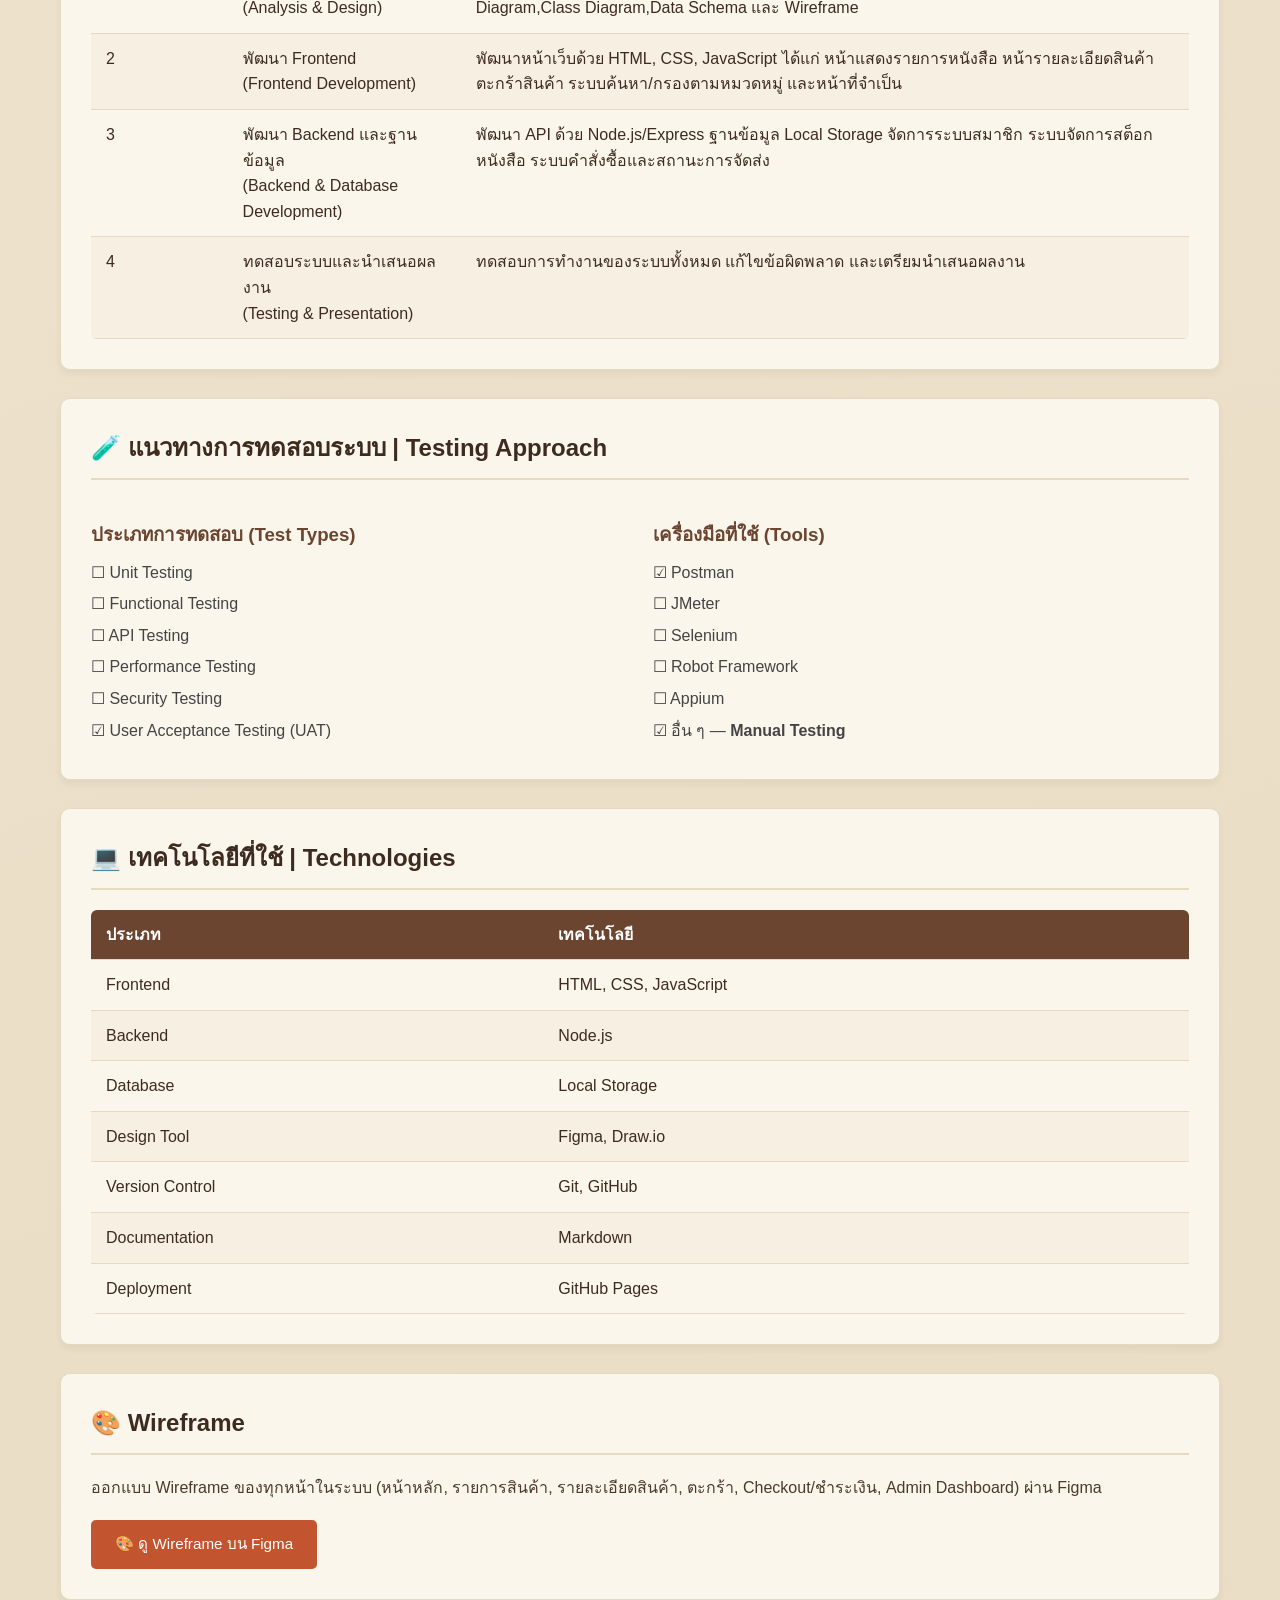
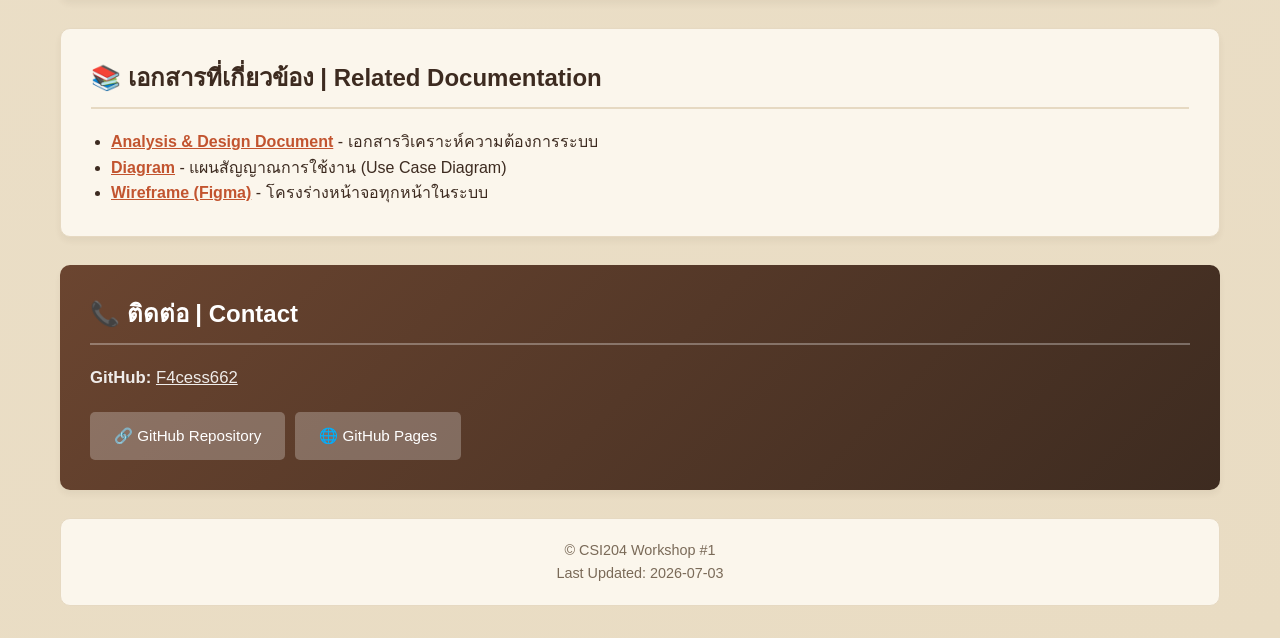
==== commit cd7e2a90: "update workshop 1" ====
--- a/index.html
+++ b/index.html
@@ -1,673 +1,1262 @@
-<!DOCTYPE html>
+<!doctype html>
 <html lang="th">
-<head>
-    <meta charset="UTF-8">
-    <meta name="viewport" content="width=device-width, initial-scale=1.0">
-    <meta name="description" content="Wholesale Book Store Management System - Workshop #1 Documentation">
-    <meta name="author" content="Priyaphat">
-    <title>Wholesale Book Store Management System | Workshop #1</title>
+  <head>
+    <meta charset="UTF-8" />
+    <meta name="viewport" content="width=device-width, initial-scale=1.0" />
+    <meta
+      name="description"
+      content="Book Store Management System - Workshop #1 Documentation"
+    />
+    <meta name="author" content="Priyaphat" />
+    <title>Book Store Management System | Workshop #1</title>
     <style>
-        * {
-            margin: 0;
-            padding: 0;
-            box-sizing: border-box;
+      * {
+        margin: 0;
+        padding: 0;
+        box-sizing: border-box;
+      }
+
+      :root {
+        --brown-dark: #3d2b20;
+        --brown-mid: #6b4530;
+        --terracotta: #c2542f;
+        --terracotta-dark: #a34324;
+        --cream: #f6efe2;
+        --cream-light: #fbf6ec;
+        --border-soft: #e6d9c2;
+        --section-gap: 28px;
+      }
+
+      body {
+        font-family: "Segoe UI", Tahoma, Geneva, Verdana, sans-serif;
+        line-height: 1.6;
+        color: #3d2b20;
+        background: linear-gradient(160deg, #f6efe2 0%, #e9dcc3 100%);
+        min-height: 100vh;
+      }
+
+      .container {
+        max-width: 1200px;
+        margin: 0 auto;
+        padding: 32px 20px;
+      }
+
+      header {
+        background: var(--cream-light);
+        border: 1px solid var(--border-soft);
+        padding: 40px 20px;
+        text-align: center;
+        border-radius: 10px;
+        box-shadow: 0 4px 6px rgba(61, 43, 32, 0.08);
+        margin-bottom: var(--section-gap);
+      }
+
+      header h1 {
+        color: var(--brown-dark);
+        font-size: 2.5em;
+        margin-bottom: 10px;
+      }
+
+      header .subtitle {
+        color: var(--brown-mid);
+        font-size: 1.3em;
+        font-weight: 300;
+        margin-bottom: 15px;
+      }
+
+      header .course-info {
+        color: #7a6a58;
+        font-size: 0.95em;
+        border-top: 1px solid var(--border-soft);
+        padding-top: 15px;
+        margin-top: 15px;
+      }
+
+      .content-section {
+        background: var(--cream-light);
+        border: 1px solid var(--border-soft);
+        padding: 30px;
+        border-radius: 10px;
+        margin-bottom: var(--section-gap);
+        box-shadow: 0 4px 6px rgba(61, 43, 32, 0.06);
+      }
+
+      .content-section h2 {
+        color: var(--brown-dark);
+        margin-bottom: 20px;
+        padding-bottom: 10px;
+        border-bottom: 2px solid var(--border-soft);
+      }
+
+      .content-section h3 {
+        color: var(--brown-mid);
+        margin-top: 20px;
+        margin-bottom: 10px;
+      }
+
+      .content-section p {
+        color: #4a3a2c;
+        margin-bottom: 10px;
+      }
+
+      .doc-grid {
+        display: grid;
+        grid-template-columns: repeat(auto-fit, minmax(250px, 1fr));
+        gap: 20px;
+        margin-bottom: 20px;
+      }
+
+      .doc-card {
+        background: linear-gradient(
+          135deg,
+          var(--brown-mid) 0%,
+          var(--brown-dark) 100%
+        );
+        color: white;
+        padding: 25px;
+        border-radius: 8px;
+        text-decoration: none;
+        transition:
+          transform 0.3s,
+          box-shadow 0.3s;
+        box-shadow: 0 2px 8px rgba(61, 43, 32, 0.2);
+      }
+
+      .doc-card:hover {
+        transform: translateY(-5px);
+        box-shadow: 0 4px 12px rgba(61, 43, 32, 0.3);
+      }
+
+      .doc-card h3 {
+        font-size: 1.3em;
+        margin-bottom: 10px;
+        color: white;
+        margin-top: 0;
+      }
+
+      .doc-card p {
+        font-size: 0.95em;
+        opacity: 0.9;
+        color: white;
+      }
+
+      .doc-card .icon {
+        font-size: 2em;
+        margin-bottom: 10px;
+      }
+
+      .feature-list {
+        display: grid;
+        grid-template-columns: repeat(auto-fit, minmax(300px, 1fr));
+        gap: 20px;
+        margin: 20px 0;
+      }
+
+      .feature-item {
+        padding: 20px;
+        background: var(--cream);
+        border-left: 4px solid var(--terracotta);
+        border-radius: 5px;
+      }
+
+      .feature-item h3 {
+        color: var(--brown-mid);
+        margin-bottom: 8px;
+        margin-top: 0;
+      }
+
+      .feature-item p {
+        color: #6b5c4a;
+        font-size: 0.95em;
+        margin-bottom: 0;
+      }
+
+      .scope-list {
+        padding-left: 20px;
+        margin: 15px 0 20px 0;
+      }
+
+      .scope-list li {
+        margin-bottom: 6px;
+        color: #444;
+      }
+
+      .two-col {
+        display: grid;
+        grid-template-columns: repeat(auto-fit, minmax(280px, 1fr));
+        gap: 25px;
+        margin-top: 15px;
+      }
+
+      .two-col ul {
+        padding-left: 20px;
+      }
+
+      .two-col li {
+        margin-bottom: 6px;
+        color: #444;
+      }
+
+      .pain-point {
+        padding: 15px 20px;
+        background: var(--cream);
+        border-left: 4px solid var(--terracotta);
+        border-radius: 5px;
+        margin-bottom: 12px;
+      }
+
+      .pain-point strong {
+        color: var(--brown-mid);
+      }
+
+      table.data-table {
+        width: 100%;
+        border-collapse: collapse;
+        margin-top: 15px;
+        border-radius: 6px;
+        overflow: hidden;
+      }
+
+      table.data-table th,
+      table.data-table td {
+        padding: 12px 15px;
+        text-align: left;
+        border-bottom: 1px solid var(--border-soft);
+        vertical-align: top;
+      }
+
+      table.data-table th {
+        background: var(--brown-mid);
+        color: white;
+        white-space: nowrap;
+      }
+
+      table.data-table tr:nth-child(even) {
+        background: var(--cream);
+      }
+
+      table.data-table tr:hover {
+        background: #f0e4cf;
+      }
+
+      .checklist {
+        background: var(--cream);
+        padding: 20px;
+        border-radius: 8px;
+        margin-top: 20px;
+      }
+
+      .checklist h3 {
+        color: var(--brown-mid);
+        margin-bottom: 15px;
+      }
+
+      .checklist ul {
+        list-style: none;
+        padding: 0;
+      }
+
+      .checklist li {
+        padding: 8px 0;
+        color: #555;
+        border-bottom: 1px solid var(--border-soft);
+      }
+
+      .checklist li:before {
+        content: "✓ ";
+        color: var(--terracotta);
+        font-weight: bold;
+        margin-right: 10px;
+      }
+
+      .checklist li.pending:before {
+        content: "○ ";
+        color: #999;
+      }
+
+      code,
+      pre {
+        background: #f4f4f4;
+        border-radius: 4px;
+        font-family: Consolas, Monaco, "Courier New", monospace;
+      }
+
+      pre {
+        padding: 15px;
+        overflow-x: auto;
+        margin: 10px 0;
+      }
+
+      code {
+        padding: 2px 6px;
+      }
+
+      footer {
+        background: var(--cream-light);
+        border: 1px solid var(--border-soft);
+        text-align: center;
+        padding: 20px;
+        border-radius: 10px;
+        color: #7a6a58;
+        margin-top: 12px;
+        font-size: 0.9em;
+      }
+
+      .button-group {
+        display: flex;
+        gap: 10px;
+        margin-top: 20px;
+        flex-wrap: wrap;
+      }
+
+      .btn {
+        display: inline-block;
+        padding: 12px 24px;
+        background: var(--terracotta);
+        color: white;
+        text-decoration: none;
+        border-radius: 5px;
+        transition: background 0.3s;
+        border: none;
+        cursor: pointer;
+        font-size: 0.95em;
+      }
+
+      .btn:hover {
+        background: var(--terracotta-dark);
+      }
+
+      .btn-secondary {
+        background: var(--border-soft);
+        color: var(--brown-dark);
+      }
+
+      .btn-secondary:hover {
+        background: #ddccae;
+      }
+
+
+      .team-intro {
+        background: var(--cream);
+        border-left: 4px solid var(--terracotta);
+        border-radius: 8px;
+        padding: 16px 20px;
+        margin-bottom: 22px;
+        color: #4a3a2c;
+      }
+
+      .team-grid {
+        display: grid;
+        grid-template-columns: repeat(auto-fit, minmax(280px, 1fr));
+        gap: 20px;
+        margin-top: 18px;
+      }
+
+      .team-card {
+        background: var(--cream);
+        border: 1px solid var(--border-soft);
+        border-radius: 12px;
+        padding: 20px;
+        box-shadow: 0 3px 8px rgba(61, 43, 32, 0.08);
+        transition:
+          transform 0.25s ease,
+          box-shadow 0.25s ease;
+      }
+
+      .team-card:hover {
+        transform: translateY(-4px);
+        box-shadow: 0 8px 18px rgba(61, 43, 32, 0.12);
+      }
+
+      .team-id {
+        display: inline-block;
+        font-size: 0.85em;
+        color: #7a6a58;
+        background: var(--cream-light);
+        border: 1px solid var(--border-soft);
+        border-radius: 999px;
+        padding: 4px 10px;
+        margin-bottom: 10px;
+      }
+
+      .team-name {
+        color: var(--brown-dark);
+        font-size: 1.15em;
+        font-weight: 700;
+        margin-bottom: 10px;
+      }
+
+      .team-role {
+        color: white;
+        background: linear-gradient(
+          135deg,
+          var(--terracotta) 0%,
+          var(--terracotta-dark) 100%
+        );
+        border-radius: 999px;
+        display: inline-block;
+        font-size: 0.9em;
+        font-weight: 600;
+        padding: 6px 12px;
+        margin-bottom: 12px;
+      }
+
+      .team-responsibility {
+        padding-left: 20px;
+        margin-top: 8px;
+      }
+
+      .team-responsibility li {
+        color: #4a3a2c;
+        margin-bottom: 7px;
+      }
+
+      @media (max-width: 768px) {
+        header h1 {
+          font-size: 1.8em;
         }
-
-        :root {
-            --brown-dark: #3d2b20;
-            --brown-mid: #6b4530;
-            --terracotta: #c2542f;
-            --terracotta-dark: #a34324;
-            --cream: #f6efe2;
-            --cream-light: #fbf6ec;
-            --border-soft: #e6d9c2;
-            --section-gap: 28px;
+        header .subtitle {
+          font-size: 1.1em;
         }
-
-        body {
-            font-family: 'Segoe UI', Tahoma, Geneva, Verdana, sans-serif;
-            line-height: 1.6;
-            color: #3d2b20;
-            background: linear-gradient(160deg, #f6efe2 0%, #e9dcc3 100%);
-            min-height: 100vh;
+        .doc-grid {
+          grid-template-columns: 1fr;
         }
-
-        .container {
-            max-width: 1200px;
-            margin: 0 auto;
-            padding: 32px 20px;
+        table.data-table {
+          font-size: 0.85em;
         }
-
-        header {
-            background: var(--cream-light);
-            border: 1px solid var(--border-soft);
-            padding: 40px 20px;
-            text-align: center;
-            border-radius: 10px;
-            box-shadow: 0 4px 6px rgba(61, 43, 32, 0.08);
-            margin-bottom: var(--section-gap);
-        }
-
-        header h1 {
-            color: var(--brown-dark);
-            font-size: 2.5em;
-            margin-bottom: 10px;
-        }
-
-        header .subtitle {
-            color: var(--brown-mid);
-            font-size: 1.3em;
-            font-weight: 300;
-            margin-bottom: 15px;
-        }
-
-        header .course-info {
-            color: #7a6a58;
-            font-size: 0.95em;
-            border-top: 1px solid var(--border-soft);
-            padding-top: 15px;
-            margin-top: 15px;
-        }
-
-        .content-section {
-            background: var(--cream-light);
-            border: 1px solid var(--border-soft);
-            padding: 30px;
-            border-radius: 10px;
-            margin-bottom: var(--section-gap);
-            box-shadow: 0 4px 6px rgba(61, 43, 32, 0.06);
-        }
-
-        .content-section h2 {
-            color: var(--brown-dark);
-            margin-bottom: 20px;
-            padding-bottom: 10px;
-            border-bottom: 2px solid var(--border-soft);
-        }
-
-        .content-section h3 {
-            color: var(--brown-mid);
-            margin-top: 20px;
-            margin-bottom: 10px;
-        }
-
-        .content-section p {
-            color: #4a3a2c;
-            margin-bottom: 10px;
-        }
-
-        .doc-grid {
-            display: grid;
-            grid-template-columns: repeat(auto-fit, minmax(250px, 1fr));
-            gap: 20px;
-            margin-bottom: 20px;
-        }
-
-        .doc-card {
-            background: linear-gradient(135deg, var(--brown-mid) 0%, var(--brown-dark) 100%);
-            color: white;
-            padding: 25px;
-            border-radius: 8px;
-            text-decoration: none;
-            transition: transform 0.3s, box-shadow 0.3s;
-            box-shadow: 0 2px 8px rgba(61, 43, 32, 0.2);
-        }
-
-        .doc-card:hover {
-            transform: translateY(-5px);
-            box-shadow: 0 4px 12px rgba(61, 43, 32, 0.3);
-        }
-
-        .doc-card h3 {
-            font-size: 1.3em;
-            margin-bottom: 10px;
-            color: white;
-            margin-top: 0;
-        }
-
-        .doc-card p {
-            font-size: 0.95em;
-            opacity: 0.9;
-            color: white;
-        }
-
-        .doc-card .icon {
-            font-size: 2em;
-            margin-bottom: 10px;
-        }
-
-        .feature-list {
-            display: grid;
-            grid-template-columns: repeat(auto-fit, minmax(300px, 1fr));
-            gap: 20px;
-            margin: 20px 0;
-        }
-
-        .feature-item {
-            padding: 20px;
-            background: var(--cream);
-            border-left: 4px solid var(--terracotta);
-            border-radius: 5px;
-        }
-
-        .feature-item h3 {
-            color: var(--brown-mid);
-            margin-bottom: 8px;
-            margin-top: 0;
-        }
-
-        .feature-item p {
-            color: #6b5c4a;
-            font-size: 0.95em;
-            margin-bottom: 0;
-        }
-
-        .scope-list {
-            padding-left: 20px;
-            margin: 15px 0 20px 0;
-        }
-
-        .scope-list li {
-            margin-bottom: 6px;
-            color: #444;
-        }
-
-        .two-col {
-            display: grid;
-            grid-template-columns: repeat(auto-fit, minmax(280px, 1fr));
-            gap: 25px;
-            margin-top: 15px;
-        }
-
-        .two-col ul {
-            padding-left: 20px;
-        }
-
-        .two-col li {
-            margin-bottom: 6px;
-            color: #444;
-        }
-
-        .pain-point {
-            padding: 15px 20px;
-            background: var(--cream);
-            border-left: 4px solid var(--terracotta);
-            border-radius: 5px;
-            margin-bottom: 12px;
-        }
-
-        .pain-point strong {
-            color: var(--brown-mid);
-        }
-
-        table.data-table {
-            width: 100%;
-            border-collapse: collapse;
-            margin-top: 15px;
-            border-radius: 6px;
-            overflow: hidden;
-        }
-
-        table.data-table th,
-        table.data-table td {
-            padding: 12px 15px;
-            text-align: left;
-            border-bottom: 1px solid var(--border-soft);
-            vertical-align: top;
-        }
-
-        table.data-table th {
-            background: var(--brown-mid);
-            color: white;
-            white-space: nowrap;
-        }
-
-        table.data-table tr:nth-child(even) {
-            background: var(--cream);
-        }
-
-        table.data-table tr:hover {
-            background: #f0e4cf;
-        }
-
-        .checklist {
-            background: var(--cream);
-            padding: 20px;
-            border-radius: 8px;
-            margin-top: 20px;
-        }
-
-        .checklist h3 {
-            color: var(--brown-mid);
-            margin-bottom: 15px;
-        }
-
-        .checklist ul {
-            list-style: none;
-            padding: 0;
-        }
-
-        .checklist li {
-            padding: 8px 0;
-            color: #555;
-            border-bottom: 1px solid var(--border-soft);
-        }
-
-        .checklist li:before {
-            content: "✓ ";
-            color: var(--terracotta);
-            font-weight: bold;
-            margin-right: 10px;
-        }
-
-        .checklist li.pending:before {
-            content: "○ ";
-            color: #999;
-        }
-
-        code, pre {
-            background: #f4f4f4;
-            border-radius: 4px;
-            font-family: Consolas, Monaco, 'Courier New', monospace;
-        }
-
-        pre {
-            padding: 15px;
-            overflow-x: auto;
-            margin: 10px 0;
-        }
-
-        code {
-            padding: 2px 6px;
-        }
-
-        footer {
-            background: var(--cream-light);
-            border: 1px solid var(--border-soft);
-            text-align: center;
-            padding: 20px;
-            border-radius: 10px;
-            color: #7a6a58;
-            margin-top: 12px;
-            font-size: 0.9em;
-        }
-
-        .button-group {
-            display: flex;
-            gap: 10px;
-            margin-top: 20px;
-            flex-wrap: wrap;
-        }
-
-        .btn {
-            display: inline-block;
-            padding: 12px 24px;
-            background: var(--terracotta);
-            color: white;
-            text-decoration: none;
-            border-radius: 5px;
-            transition: background 0.3s;
-            border: none;
-            cursor: pointer;
-            font-size: 0.95em;
-        }
-
-        .btn:hover {
-            background: var(--terracotta-dark);
-        }
-
-        .btn-secondary {
-            background: var(--border-soft);
-            color: var(--brown-dark);
-        }
-
-        .btn-secondary:hover {
-            background: #ddccae;
-        }
-
-        @media (max-width: 768px) {
-            header h1 {
-                font-size: 1.8em;
-            }
-            header .subtitle {
-                font-size: 1.1em;
-            }
-            .doc-grid {
-                grid-template-columns: 1fr;
-            }
-            table.data-table {
-                font-size: 0.85em;
-            }
-        }
+      }
     </style>
-</head>
-<body>
+  </head>
+  <body>
     <div class="container">
-        <header>
-            <h1>📚 ระบบร้านขายหนังสือ</h1>
-            <div class="subtitle">Wholesale Book Store Management System</div>
-            <div class="course-info">
-                <strong>Course:</strong> CSI204 - Software Engineering Workshop #1
-            </div>
-        </header>
-
-        <div class="content-section">
-            <h2>📖 ภาพรวมโครงการ | Project Overview</h2>
+      <header>
+        <h1>📚 ระบบร้านขายหนังสือ</h1>
+        <div class="subtitle">Book Store Management System</div>
+        <div class="course-info">
+          <strong>Course:</strong> CSI204 - Workshop #1
+        </div>
+      </header>
+
+      <div class="content-section">
+        <h2>📖 ภาพรวมโครงการ | Project Overview</h2>
+        <p>
+          ในปัจจุบันพฤติกรรมการซื้อสินค้าของผู้บริโภคได้เปลี่ยนแปลงไปสู่ช่องทางออนไลน์มากขึ้น
+          ร้านขายหนังสือแบบดั้งเดิมจึงจำเป็นต้องปรับตัวเพื่อตอบสนองความต้องการของลูกค้าที่ต้องการความสะดวกสบายในการเลือกซื้อสินค้าจากทุกที่ทุกเวลา
+          โครงงานนี้จึงพัฒนาระบบร้านขายหนังสือออนไลน์ขึ้น
+          เพื่อเป็นช่องทางจำหน่ายหนังสือแบบปกอ่อนผ่านระบบอินเทอร์เน็ต
+          โดยมีการจัดส่งสินค้าผ่านบริษัทขนส่งและมีระบบติดตามสถานะคำสั่งซื้อให้แก่ลูกค้าด้วย
+        </p>
+      </div>
+
+      <div class="content-section">
+  <h2>👥 สมาชิกทีม | Team Members</h2>
+
+  <table class="data-table">
+    <thead>
+      <tr>
+        <th>รหัสนักศึกษา</th>
+        <th>ชื่อ</th>
+        <th>บทบาทหลัก</th>
+        <th>หน้าที่รับผิดชอบ</th>
+      </tr>
+    </thead>
+    <tbody>
+      <tr>
+        <td>67077452</td>
+        <td>ปรียาภัทร มาลี</td>
+        <td>รับผิดชอบระบบบัญชีผู้ใช้และข้อมูลสมาชิก</td>
+        <td>
+          <ul>
+            <li>พัฒนาระบบสมัครสมาชิกและเข้าสู่ระบบ</li>
+            <li>จัดการข้อมูลโปรไฟล์ ชื่อผู้ใช้ รหัสผ่าน และที่อยู่จัดส่ง</li>
+            <li>ร่วมออกแบบฐานข้อมูล พัฒนา Frontend, Backend/API ทดสอบระบบ และจัดทำเอกสารที่เกี่ยวข้อง</li>
+          </ul>
+        </td>
+      </tr>
+
+      <tr>
+        <td>67082228</td>
+        <td>นางสาวอังศุมาลี สีหนา</td>
+        <td>รับผิดชอบระบบตะกร้าสินค้าและคำสั่งซื้อ</td>
+        <td>
+          <ul>
+            <li>พัฒนาการเพิ่มสินค้า ลบสินค้า และจัดการจำนวนสินค้าในตะกร้า</li>
+            <li>พัฒนาการเลือกรูปแบบการจัดส่ง การคำนวณยอดชำระ และการสร้างคำสั่งซื้อ</li>
+            <li>ร่วมออกแบบฐานข้อมูล พัฒนา Frontend, Backend/API ทดสอบระบบ และจัดทำเอกสารที่เกี่ยวข้อง</li>
+          </ul>
+        </td>
+      </tr>
+
+      <tr>
+        <td>67090695</td>
+        <td>นายณชพัฒน์ สัมฤทธิ์ยากรณ์</td>
+        <td>ผู้รับผิดชอบระบบชำระเงิน สต็อก และสถานะสินค้า</td>
+        <td>
+          <ul>
+            <li>พัฒนาระบบชำระเงินผ่านเลขบัญชีและการแนบหลักฐานการชำระเงิน</li>
+            <li>จัดการสถานะสินค้า เช่น “ว่าง” “จองสินค้า” และ “ขายแล้ว”</li>
+            <li>พัฒนาระบบตัดสต็อกและคืนสต็อก เมื่อคำสั่งซื้อถูกยกเลิกหรือหลักฐานไม่ถูกต้อง</li>
+          </ul>
+        </td>
+      </tr>
+
+      <tr>
+        <td>67149922</td>
+        <td>นายสุทธิพงศ์ สัมฤทธิ์</td>
+        <td>ผู้รับผิดชอบระบบพนักงาน ผู้ดูแลระบบ และแดชบอร์ด</td>
+        <td>
+          <ul>
+            <li>พัฒนาระบบตรวจสอบคำสั่งซื้อ ตรวจสอบการชำระเงิน และอัปเดตสถานะการจัดส่ง</li>
+            <li>พัฒนาระบบจัดการพนักงาน จัดการสินค้า และจัดการสต็อก</li>
+            <li>พัฒนาแดชบอร์ดแสดงยอดคำสั่งซื้อ ยอดขาย สถานะการจัดส่ง และหมวดหมู่หนังสือที่ขายได้</li>
+          </ul>
+        </td>
+      </tr>
+
+      <tr>
+        <td>67154349</td>
+        <td>นางสาวชิดชนก จำปาดง</td>
+        <td>รับผิดชอบระบบสินค้า การค้นหา และรายการโปรด</td>
+        <td>
+          <ul>
+            <li>พัฒนาหน้ารวมสินค้าและหน้ารายละเอียดหนังสือ</li>
+            <li>พัฒนาระบบค้นหาสินค้าและแสดงจำนวนสินค้าคงเหลือ</li>
+            <li>พัฒนาระบบบันทึกรายการโปรดและแนะนำหมวดหนังสือที่เกี่ยวข้อง</li>
+          </ul>
+        </td>
+      </tr>
+    </tbody>
+  </table>
+</div>
+
+
+      <div class="content-section">
+        <h2>🎯 วัตถุประสงค์โครงการ | Objectives</h2>
+        <div class="feature-list">
+          <div class="feature-item">
+            <h3>1. รองรับการใช้งานของผู้เยี่ยมชมและลูกค้าสมาชิก</h3>
             <p>
-                ในปัจจุบันพฤติกรรมการซื้อสินค้าของผู้บริโภคได้เปลี่ยนแปลงไปสู่ช่องทางออนไลน์มากขึ้น ร้านขายหนังสือแบบดั้งเดิมจึงจำเป็นต้องปรับตัวเพื่อตอบสนองความต้องการของลูกค้าที่ต้องการความสะดวกสบายในการเลือกซื้อสินค้าจากทุกที่ทุกเวลา โครงงานนี้จึงพัฒนาระบบร้านขายหนังสือออนไลน์ขึ้น เพื่อเป็นช่องทางจำหน่ายหนังสือแบบปกอ่อนผ่านระบบอินเทอร์เน็ต โดยมีการจัดส่งสินค้าผ่านบริษัทขนส่งและมีระบบติดตามสถานะคำสั่งซื้อให้แก่ลูกค้าด้วย
+              เพื่อพัฒนาระบบร้านหนังสือออนไลน์ที่รองรับผู้ใช้งาน 2 ประเภท ได้แก่
+              ผู้เยี่ยมชมทั่วไปและลูกค้าที่สมัครสมาชิก
+              โดยผู้เยี่ยมชมสามารถสมัครบัญชี เข้าชมหน้ารวมสินค้า ค้นหาสินค้า
+              และดูรายละเอียดสินค้าได้ ส่วนลูกค้าที่เข้าสู่ระบบแล้ว
+              สามารถใช้งานฟังก์ชันสั่งซื้อสินค้าได้ครบถ้วน
             </p>
-        </div>
-
-        <div class="content-section">
-            <h2>👥 สมาชิกทีม | Team Members</h2>
-            <table class="data-table">
-                <thead>
-                    <tr>
-                        <th>รหัสนักศึกษา</th>
-                        <th>ชื่อ</th>
-                        <th>บทบาท</th>
-                    </tr>
-                </thead>
-                <tbody>
-                    <tr>
-                        <td>67077452</td>
-                        <td>ปรียาภัทร มาลี</td>
-                        <td>หน้ารายละเอียดและรายการโปรด</td>
-                    </tr>
-                    <tr>
-                        <td>67082228</td>
-                        <td>นางสาวอังศุมาลี สีหนา</td>
-                        <td>ตะกร้า ชำระเงิน แสดงสถานะพัสดุฝั่งลูกค้า</td>
-                    </tr>
-                    <tr>
-                        <td>67090695</td>
-                        <td>นายณชพัฒน์ สัมฤทธิ์ยากรณ์</td>
-                        <td>จัดการคลังสินค้า</td>
-                    </tr>
-                    <tr>
-                        <td>67149922</td>
-                        <td>นายสุทธิพงศ์ สัมฤทธิ์</td>
-                        <td>หน้าแดชบอร์ด จัดการสถานะออเดอร์และสถานะพัสดุหลังบ้าน</td>
-                    </tr>
-                    <tr>
-                        <td>67154349</td>
-                        <td>นางสาวชิดชนก จำปาดง</td>
-                        <td>หน้าแรกรายการสินค้าและระบบค้นหา</td>
-                    </tr>
-                </tbody>
-            </table>
-        </div>
-
-        <div class="content-section">
-            <h2>🎯 วัตถุประสงค์โครงการ | Objectives</h2>
-            <div class="feature-list">
-                <div class="feature-item">
-                    <h3>1. อำนวยความสะดวกในการค้นหาและสั่งซื้อ</h3>
-                    <p>เพื่อพัฒนาระบบเว็บไซต์ร้านหนังสือออนไลน์ที่ช่วยให้ผู้ใช้งานสามารถค้นหาและสั่งซื้อหนังสือได้จากทุกที่ทุกเวลา โดยไม่ต้องเสียเวลาเดินทาง</p>
-                </div>
-                <div class="feature-item">
-                    <h3>2. ตรวจสอบสต็อกแบบเรียลไทม์</h3>
-                    <p>เพื่อสร้างระบบตรวจสอบสถานะคลังสินค้าแบบเรียลไทม์และระบบค้นหา ช่วยลดปัญหาลูกค้าเดินทางไปหน้าร้านแล้วพบว่าสินค้าหมด</p>
-                </div>
-                <div class="feature-item">
-                    <h3>3. ระบบแนะนำหนังสือ</h3>
-                    <p>เพื่อพัฒนาระบบแนะนำหนังสือ ซึ่งช่วยประกอบการตัดสินใจและสร้างความมั่นใจให้กับลูกค้าก่อนทำการสั่งซื้อจริง</p>
-                </div>
-                <div class="feature-item">
-                    <h3>4. ติดตามสถานะคำสั่งซื้อ</h3>
-                    <p>เพื่อพัฒนาระบบติดตามสถานะคำสั่งซื้อที่ช่วยให้ลูกค้าสามารถตรวจสอบสถานะการจัดส่งได้ตลอดเวลา เพิ่มความน่าเชื่อถือในกระบวนการสั่งซื้อ</p>
-                </div>
-                <div class="feature-item">
-                    <h3>5. ระบบจัดการหลังบ้าน</h3>
-                    <p>เพื่อสร้างระบบจัดการหลังบ้านสำหรับผู้ดูแลระบบ ให้สามารถบริหารจัดการคลังสินค้า ยอดคำสั่งซื้อ และข้อมูลต่างๆ ได้อย่างแม่นยำและเป็นระบบ</p>
-                </div>
-            </div>
-        </div>
-
-        <div class="content-section">
-            <h2>📊 ขอบเขตงาน | Scope</h2>
-            <ol class="scope-list">
-                <li>ระบบค้นหาและตรวจสอบสต็อก</li>
-                <li>ระบบบันทึกรายการโปรดและแนะนำสินค้าที่เกี่ยวข้อง</li>
-                <li>ระบบตะกร้าสินค้า ชำระเงิน และติดตามคำสั่งซื้อ</li>
-                <li>แดชบอร์ดจัดการหลังบ้านแบบรวมศูนย์</li>
-                <li>ระบบอัพเดตสถานะสินค้า</li>
-            </ol>
-
-            <div class="two-col">
-                <div>
-                    <h3>🛍️ ฝั่งลูกค้า (Customer)</h3>
-                    <ul>
-                        <li>สมัครสมาชิกและสร้างบัญชีผู้ใช้งาน</li>
-                        <li>เข้าสู่ระบบด้วยชื่อผู้ใช้และรหัสผ่าน</li>
-                        <li>ดูหน้ารวมสินค้า</li>
-                        <li>ค้นหาหนังสือตามชื่อ หมวดหมู่ หรือผู้แต่ง</li>
-                        <li>ดูรายละเอียดหนังสือ (ราคา สำนักพิมพ์ คำอธิบาย)</li>
-                        <li>เพิ่มหนังสือลงตะกร้า และเลือกจำนวนสินค้า</li>
-                        <li>ชำระเงินผ่านหลายช่องทาง</li>
-                        <li>ตรวจสอบสถานะคำสั่งซื้อและการจัดส่ง</li>
-                    </ul>
-                </div>
-                <div>
-                    <h3>🔐 ฝั่งผู้ดูแลระบบ (Admin)</h3>
-                    <ul>
-                        <li>เข้าสู่ระบบพื้นที่ admin</li>
-                        <li>เพิ่ม/แก้ไข/ลบข้อมูลหนังสือ</li>
-                        <li>จัดการหมวดหมู่และหมวดย่อย</li>
-                        <li>ดูรายงานยอดขายและการวิเคราะห์ข้อมูล</li>
-                    </ul>
-                </div>
-            </div>
-        </div>
-
-        <div class="content-section">
-            <h2>🔍 ปัญหาและความต้องการ | Problem Statement & Pain Points</h2>
+          </div>
+
+          <div class="feature-item">
+            <h3>2. อำนวยความสะดวกในการค้นหาและเลือกซื้อหนังสือ</h3>
             <p>
-                ปัจจุบันผู้อ่านมักพบปัญหาไม่มีเวลาเดินทาง บ้านไกล หรือไปถึงร้านแล้วหนังสือหมดเพราะเช็กสต็อกล่วงหน้าไม่ได้ รวมถึงบางครั้งก็ไม่สะดวกใจที่จะเดินหาหรือสอบถามพนักงาน โครงงานนี้จึงพัฒนาระบบร้านหนังสือออนไลน์เพื่อแก้ปัญหา
+              เพื่อให้ลูกค้าสามารถเข้าชมรายการหนังสือทั้งหมด
+              ค้นหาหนังสือที่ต้องการ ดูรายละเอียดสินค้า
+              ตรวจสอบจำนวนสินค้าคงเหลือ และรับคำแนะนำหมวดหนังสือที่เกี่ยวข้อง
+              เพื่อช่วยประกอบการตัดสินใจก่อนสั่งซื้อ
             </p>
-            <div class="pain-point">
-                <strong>เช็กสต็อกและค้นหาง่ายไม่ต้องง้อพนักงาน</strong><br>
-                มีระบบแสดงสต็อกสินค้าแบบ Real-time ให้เช็กได้จากบ้าน และใช้ระบบ Search &amp; Filter ขั้นสูงเพื่อค้นหาหนังสือที่ต้องการได้รวดเร็ว
-            </div>
-            <div class="pain-point">
-                <strong>ช่วยตัดสินใจและสร้างความมั่นใจ</strong><br>
-                มีระบบแนะนำหนังสือสำหรับคนที่ยังไม่รู้จะซื้อเล่มไหน
-            </div>
-            <div class="pain-point">
-                <strong>สั่งซื้อง่ายและการจัดการหลังบ้านเป็นระบบ</strong><br>
-                มีระบบติดตามสถานะคำสั่งซื้อให้ลูกค้าตรวจสอบได้ตลอดเวลา และมี Dashboard ส่วนกลางให้ผู้ดูแลระบบจัดการสต็อกและออเดอร์
-            </div>
-        </div>
-
-        <div class="content-section">
-            <h2>🗓️ ขั้นตอนการดำเนินงาน | Project Phases</h2>
-            <table class="data-table">
-                <thead>
-                    <tr>
-                        <th>ขั้นตอน (Phase)</th>
-                        <th>รายละเอียดโดยย่อ (Brief Description)</th>
-                    </tr>
-                </thead>
-                <tbody>
-                    <tr>
-                        <td>1. Planning</td>
-                        <td>กำหนดขอบเขตโครงงาน แบ่งหน้าที่ และวางแผนการดำเนินงานตลอดระยะเวลา 4 สัปดาห์</td>
-                    </tr>
-                    <tr>
-                        <td>2. Analysis</td>
-                        <td>วิเคราะห์ความต้องการของระบบ กำหนดสิทธิ์ผู้ใช้งาน และกำหนดความสามารถหลักของระบบ</td>
-                    </tr>
-                    <tr>
-                        <td>3. Design</td>
-                        <td>ออกแบบ Use Case Diagram, sequence diagram, โครงสร้างฐานข้อมูลและออกแบบ Wireframe</td>
-                    </tr>
-                    <tr>
-                        <td>4. Development</td>
-                        <td>พัฒนา Frontend ด้วย React และ HTML/CSS พร้อมพัฒนา Backend API ด้วย Node.js  โดยควบคุมเวอร์ชั่นโค้ดผ่าน GitHub</td>
-                    </tr>
-                    <tr>
-                        <td>5. Testing</td>
-                        <td>ทดสอบการทำงานแบบ Manual Testing, ตรวจสอบ API ด้วย Postman และทำการทดสอบการยอมรับของผู้ใช้</td>
-                    </tr>
-                    <tr>
-                        <td>6. Deployment</td>
-                        <td>รวบรวมระบบทั้งหมดเพื่อเตรียมสภาพแวดล้อมให้พร้อมสำหรับการสาธิต</td>
-                    </tr>
-                    <tr>
-                        <td>7. Maintenance</td>
-                        <td>ดำเนินการแก้ไขข้อผิดพลาดที่ตรวจพบจากการทดสอบ เพื่อให้ระบบทำงานได้สมบูรณ์ตามวัตถุประสงค์ก่อนนำเสนอผลงาน</td>
-                    </tr>
-                </tbody>
-            </table>
-        </div>
-
-        <div class="content-section">
-            <h2>🏆 ผลลัพธ์ที่คาดว่าจะได้รับ | Expected Outcomes</h2>
-            <ul style="padding-left: 20px;">
-                <li>ผู้จัดทำได้นำความรู้เชิงทฤษฎีด้านการเขียนโปรแกรมและระบบฐานข้อมูล มาประยุกต์ใช้ในการพัฒนาระบบ E-Commerce ได้อย่างเป็นรูปธรรม</li>
-                <li>ผู้จัดทำเกิดความเข้าใจในขั้นตอนและวงจรการพัฒนาระบบ SDLC อย่างเป็นระบบ</li>
-                <li>ผู้จัดทำได้รับการพัฒนาทักษะการคิดวิเคราะห์ การ Debugging และการออกแบบส่วนติดต่อผู้ใช้งาน (UI/UX)</li>
-                <li>ผู้จัดทำได้เรียนรู้การบริหารจัดการเวลาและการวางแผนการทำงาน เพื่อให้โครงงานสำเร็จตามกำหนดเวลา</li>
+          </div>
+
+          <div class="feature-item">
+            <h3>3. จัดการบัญชีผู้ใช้ รายการโปรด และข้อมูลจัดส่ง</h3>
+            <p>
+              เพื่อให้ลูกค้าสมาชิกสามารถเข้าสู่ระบบ จัดการข้อมูลโปรไฟล์ของตนเอง
+              เช่น ชื่อผู้ใช้ รหัสผ่าน เพิ่มหรือแก้ไขที่อยู่จัดส่ง
+              บันทึกหนังสือลงรายการโปรด
+              และดูประวัติคำสั่งซื้อของตนเองได้อย่างสะดวก
+            </p>
+          </div>
+
+          <div class="feature-item">
+            <h3>4. รองรับกระบวนการสั่งซื้อและชำระเงิน</h3>
+            <p>
+              เพื่อพัฒนาระบบที่ช่วยให้ลูกค้าสามารถเพิ่มสินค้าลงตะกร้า
+              จัดการสินค้าในตะกร้า เลือกรูปแบบการจัดส่ง สั่งซื้อสินค้า
+              ชำระเงินผ่านเลขบัญชี และแนบหลักฐานการชำระเงินเข้าสู่ระบบได้
+            </p>
+          </div>
+
+          <div class="feature-item">
+            <h3>5. คำนวณยอดชำระและตรวจสอบสต็อกสินค้า</h3>
+            <p>
+              เพื่อให้ระบบสามารถเปรียบเทียบจำนวนสินค้าในสต็อกกับจำนวนสินค้าที่ลูกค้าสั่งซื้อ
+              แสดงจำนวนสินค้าคงเหลือ และคำนวณราคาสินค้ารวมกับค่าจัดส่ง
+              เพื่อแสดงเป็นยอดสุทธิที่ลูกค้าต้องชำระ
+            </p>
+          </div>
+
+          <div class="feature-item">
+            <h3>6. จัดการสถานะการจองสินค้าและการตัดสต็อก</h3>
+            <p>
+              เพื่อให้ระบบสามารถจัดการสถานะสินค้าได้อย่างถูกต้อง
+              โดยเมื่อลูกค้าโอนเงินและแนบสลิป ระบบจะเปลี่ยนสถานะสินค้าจาก “ว่าง”
+              เป็น “จองสินค้า” และหากพนักงานยืนยันคำสั่งซื้อแล้ว
+              ระบบจะตัดสต็อกอัตโนมัติ โดยเปลี่ยนสถานะจาก “จองสินค้า” เป็น
+              “ขายแล้ว” แต่หากพบว่าสลิปปลอมหรือมีการยกเลิกคำสั่งซื้อ
+              ระบบจะคืนสต็อกกลับเป็นสถานะ “ว่าง”
+            </p>
+          </div>
+
+          <div class="feature-item">
+            <h3>7. ติดตามคำสั่งซื้อและสถานะการจัดส่ง</h3>
+            <p>
+              เพื่อให้ลูกค้าสามารถติดตามคำสั่งซื้อและสถานะการจัดส่งสินค้าได้
+              โดยระบบจะแสดงข้อความแจ้งเตือน เช่น
+              “คำสั่งซื้อของคุณอยู่ระหว่างการตรวจสอบ”
+              รวมถึงเปิดให้ลูกค้ายืนยันการได้รับสินค้าเมื่อได้รับสินค้าเรียบร้อยแล้ว
+            </p>
+          </div>
+
+          <div class="feature-item">
+            <h3>8. รองรับการติดต่อสอบถามและแจ้งปัญหา</h3>
+            <p>
+              เพื่อให้ลูกค้าสามารถติดต่อสอบถามหรือแจ้งปัญหาเกี่ยวกับการสั่งซื้อ
+              การชำระเงิน การจัดส่ง หรือการใช้งานระบบ ผ่านช่องทางอีเมลได้
+            </p>
+          </div>
+
+          <div class="feature-item">
+            <h3>9. สนับสนุนการทำงานของพนักงาน</h3>
+            <p>
+              เพื่อให้พนักงานสามารถรับการแจ้งเตือนเมื่อมีคำสั่งซื้อใหม่
+              ตรวจสอบรายละเอียดคำสั่งซื้อ ตรวจสอบหลักฐานการชำระเงิน
+              ยืนยันคำสั่งซื้อ อัปเดตสถานะคำสั่งซื้อ จัดเตรียมสินค้า
+              อัปเดตสถานะการจัดส่ง และดูประวัติคำสั่งซื้อของลูกค้าได้
+            </p>
+          </div>
+
+          <div class="feature-item">
+            <h3>10. จัดการข้อมูลหลังบ้านสำหรับแอดมิน</h3>
+            <p>
+              เพื่อให้แอดมินสามารถจัดการระบบหลังบ้านได้อย่างครบถ้วน ได้แก่
+              การเพิ่มหรือลดพนักงาน การเพิ่มสินค้าเข้าสู่หน้าร้าน
+              การจัดการจำนวนสินค้าในสต็อก
+            </p>
+          </div>
+
+          <div class="feature-item">
+            <h3>11. แจ้งเตือนสินค้าคงเหลือต่ำ</h3>
+            <p>
+              เพื่อให้ระบบสามารถแจ้งเตือนแอดมินเมื่อสินค้าแต่ละรายการมีจำนวนคงเหลือน้อยกว่า
+              100 เล่ม
+              ช่วยให้สามารถวางแผนเติมสินค้าได้ทันเวลาและลดปัญหาสินค้าหมดสต็อก
+            </p>
+          </div>
+          <div class="feature-item">
+            <h3>12. ตรวจสอบการอนุมัติคำสั่งซื้อ</h3>
+            <p>
+              เพื่อให้แอดมินสามารถตรวจสอบรายละเอียดการอนุมัติคำสั่งซื้อได้
+              โดยสามารถดูได้ว่าพนักงานคนใดเป็นผู้รับผิดชอบหรือดำเนินการกับคำสั่งซื้อนั้น
+              เพื่อเพิ่มความถูกต้องและความโปร่งใสในการทำงาน
+            </p>
+          </div>
+
+          <div class="feature-item">
+            <h3>13. สรุปข้อมูลยอดขายและการจัดส่งผ่านกราฟ</h3>
+            <p>
+              เพื่อให้แอดมินสามารถดูข้อมูลสรุปของร้านผ่านกราฟ ได้แก่
+              ยอดคำสั่งซื้อ ยอดขาย สถานะการจัดส่ง และหมวดหมู่หนังสือที่ขายได้
+              โดยแสดงผลตามช่วงเวลาแบบรายวัน รายสัปดาห์ รายเดือน
+              หรือรายปีตามความเหมาะสม
+            </p>
+          </div>
+        </div>
+      </div>
+
+      <div class="content-section">
+        <h2>📊 ขอบเขตงาน | Scope</h2>
+
+        <ol class="scope-list">
+          <li>ระบบสมัครสมาชิก เข้าสู่ระบบ และจัดการบัญชีผู้ใช้งาน</li>
+          <li>ระบบเข้าชมหน้ารวมสินค้า ค้นหาสินค้า และดูรายละเอียดหนังสือ</li>
+          <li>ระบบบันทึกรายการโปรดและแนะนำหมวดหนังสือที่เกี่ยวข้อง</li>
+          <li>ระบบตะกร้าสินค้า การจัดการจำนวนสินค้า และการสั่งซื้อสินค้า</li>
+          <li>ระบบเพิ่มและจัดการที่อยู่จัดส่ง รวมถึงเลือกรูปแบบการจัดส่ง</li>
+          <li>ระบบคำนวณราคาสินค้า ค่าจัดส่ง และยอดสุทธิที่ต้องชำระ</li>
+          <li>ระบบชำระเงินผ่านเลขบัญชีและแนบหลักฐานการชำระเงิน</li>
+          <li>
+            ระบบตรวจสอบสต็อก เปรียบเทียบจำนวนสินค้า และแสดงจำนวนสินค้าคงเหลือ
+          </li>
+          <li>ระบบจองสินค้า ตัดสต็อก คืนสต็อก และอัปเดตสถานะสินค้า</li>
+          <li>ระบบติดตามคำสั่งซื้อ สถานะการจัดส่ง และยืนยันการได้รับสินค้า</li>
+          <li>ระบบติดต่อสอบถามหรือแจ้งปัญหาผ่านอีเมล</li>
+          <li>
+            ระบบตรวจสอบคำสั่งซื้อ ตรวจสอบการชำระเงิน
+            และจัดเตรียมสินค้าโดยพนักงาน
+          </li>
+          <li>ระบบจัดการพนักงาน สินค้า สต็อก และการอนุมัติคำสั่งซื้อ</li>
+          <li>
+            ระบบแดชบอร์ดสรุปยอดคำสั่งซื้อ ยอดขาย สถานะการจัดส่ง
+            และหมวดหมู่หนังสือที่ขายได้
+          </li>
+          <li>
+            ระบบแจ้งเตือนสินค้าใกล้หมดเมื่อสินค้าแต่ละรายการเหลือน้อยกว่า 100
+            เล่ม
+          </li>
+        </ol>
+
+        <div class="two-col">
+          <div>
+            <h3>👤 ฝั่งผู้เยี่ยมชม (Visitor)</h3>
+            <ul>
+              <li>สมัครบัญชีผู้ใช้งาน</li>
+              <li>เข้าชมหน้ารวมสินค้า</li>
+              <li>ค้นหาสินค้า</li>
+              <li>เข้าชมรายละเอียดสินค้า</li>
+              <li>ดูจำนวนสินค้าคงเหลือที่ระบบแสดง</li>
             </ul>
-        </div>
-
-        <div class="content-section">
-            <h2>📆 แผนการดำเนินงาน 4 สัปดาห์ | Work Plan: 4 Weeks</h2>
-            <table class="data-table">
-                <thead>
-                    <tr>
-                        <th>สัปดาห์ (Week)</th>
-                        <th>กิจกรรม (Activities)</th>
-                        <th>รายละเอียดโดยย่อ (Brief Description)</th>
-                    </tr>
-                </thead>
-                <tbody>
-                    <tr>
-                        <td>1</td>
-                        <td>วิเคราะห์และออกแบบระบบ<br>(Analysis &amp; Design)</td>
-                        <td>วิเคราะห์ความต้องการของระบบ โครงสร้างฐานข้อมูล ออกแบบ Use Case Diagram และ Wireframe หน้าเว็บหลัก (ทำ prototype ผ่าน Figma และเผยแพร่หน้าตัวอย่างเอง)</td>
-                    </tr>
-                    <tr>
-                        <td>2</td>
-                        <td>พัฒนา Frontend<br>(Frontend Development)</td>
-                        <td>พัฒนาหน้าเว็บด้วย HTML, CSS, JavaScript ได้แก่ หน้าแสดงรายการหนังสือ หน้ารายละเอียดสินค้า ตะกร้าสินค้า ระบบค้นหา/กรองตามหมวดหมู่ และหน้าที่จำเป็น กรอกที่อยู่จัดส่ง</td>
-                    </tr>
-                    <tr>
-                        <td>3</td>
-                        <td>พัฒนา Backend และฐานข้อมูล<br>(Backend &amp; Database Development)</td>
-                        <td>พัฒนา API ด้วย Node.js/Express เชื่อมต่อฐานข้อมูล MySQL จัดการระบบสมาชิก ระบบจัดการสต็อกหนังสือ ระบบคำสั่งซื้อและสถานะการจัดส่ง</td>
-                    </tr>
-                    <tr>
-                        <td>4</td>
-                        <td>ทดสอบระบบและนำเสนอผลงาน<br>(Testing &amp; Presentation)</td>
-                        <td>ทดสอบการทำงานของระบบทั้งหมด แก้ไขข้อผิดพลาด และเตรียมนำเสนอผลงาน</td>
-                    </tr>
-                </tbody>
-            </table>
-        </div>
-
-        <div class="content-section">
-            <h2>🧪 แนวทางการทดสอบระบบ | Testing Approach</h2>
-            <div class="two-col">
-                <div>
-                    <h3>ประเภทการทดสอบ (Test Types)</h3>
-                    <ul style="list-style: none; padding-left: 0;">
-                        <li>☐ Unit Testing</li>
-                        <li>☐ Functional Testing</li>
-                        <li>☐ API Testing</li>
-                        <li>☐ Performance Testing</li>
-                        <li>☐ Security Testing</li>
-                        <li>☑ User Acceptance Testing (UAT)</li>
-                    </ul>
-                </div>
-                <div>
-                    <h3>เครื่องมือที่ใช้ (Tools)</h3>
-                    <ul style="list-style: none; padding-left: 0;">
-                        <li>☑ Postman</li>
-                        <li>☐ JMeter</li>
-                        <li>☐ Selenium</li>
-                        <li>☐ Robot Framework</li>
-                        <li>☐ Appium</li>
-                        <li>☑ อื่น ๆ — <strong>Manual Testing</strong></li>
-                    </ul>
-                </div>
-            </div>
-        </div>
-
-        <div class="content-section">
-            <h2>💻 เทคโนโลยีที่ใช้ | Technologies</h2>
-            <table class="data-table">
-                <thead>
-                    <tr>
-                        <th>ประเภท</th>
-                        <th>เทคโนโลยี</th>
-                    </tr>
-                </thead>
-                <tbody>
-                    <tr>
-                        <td>Frontend</td>
-                        <td>HTML, CSS, JavaScript</td>
-                    </tr>
-                    <tr>
-                        <td>Backend</td>
-                        <td>Node.js</td>
-                    </tr>
-                    <tr>
-                        <td>Database</td>
-                        <td>Local Storage</td>
-                    </tr>
-                    <tr>
-                        <td>Design Tool</td>
-                        <td>Figma, Draw.io</td>
-                    </tr>
-                    <tr>
-                        <td>Version Control</td>
-                        <td>Git, GitHub</td>
-                    </tr>
-                    <tr>
-                        <td>Documentation</td>
-                        <td>Markdown</td>
-                    </tr>
-                    <tr>
-                        <td>Deployment</td>
-                        <td>GitHub Pages</td>
-                    </tr>
-                </tbody>
-            </table>
-        </div>
-
-        <div class="content-section">
-            <h2>🎨 Wireframe</h2>
-            <p>ออกแบบ Wireframe ของทุกหน้าในระบบ (หน้าหลัก, รายการสินค้า, รายละเอียดสินค้า, ตะกร้า, Checkout/ชำระเงิน, Admin Dashboard) ผ่าน Figma</p>
-            <div class="button-group">
-                <a href="https://www.figma.com/proto/kh82F4HpUsVW9bLbcui8wI/wire-freme-%E0%B8%A3%E0%B9%89%E0%B8%B2%E0%B8%99%E0%B8%82%E0%B8%B2%E0%B8%A2%E0%B8%AB%E0%B8%99%E0%B8%B1%E0%B8%87%E0%B8%AA%E0%B8%B7%E0%B8%AD?node-id=30-2&t=59OMux8jmrkyYX9p-1" class="btn" target="_blank">🎨 ดู Wireframe บน Figma</a>
-            </div>
-        </div>
-
-        <div class="content-section">
-            <h2>📚 เอกสารที่เกี่ยวข้อง | Related Documentation</h2>
-            <ul style="padding-left: 20px;">
-                <li><a href="analysis-design.md" style="color: var(--terracotta); font-weight: 600;">Analysis &amp; Design Document</a> - เอกสารวิเคราะห์ความต้องการระบบ</li>
-                <li><a href="diagramPage.html" style="color: var(--terracotta); font-weight: 600;">Diagram</a> - แผนสัญญาณการใช้งาน (Use Case Diagram)</li>
-                <li><a href="https://www.figma.com/proto/kh82F4HpUsVW9bLbcui8wI/wire-freme-%E0%B8%A3%E0%B9%89%E0%B8%B2%E0%B8%99%E0%B8%82%E0%B8%B2%E0%B8%A2%E0%B8%AB%E0%B8%99%E0%B8%B1%E0%B8%87%E0%B8%AA%E0%B8%B7%E0%B8%AD?node-id=30-2&t=59OMux8jmrkyYX9p-1" target="_blank" style="color: var(--terracotta); font-weight: 600;">Wireframe (Figma)</a> - โครงร่างหน้าจอทุกหน้าในระบบ</li>
+          </div>
+
+          <div>
+            <h3>🛍️ ฝั่งลูกค้า (Customer)</h3>
+            <ul>
+              <li>เข้าสู่ระบบ</li>
+              <li>เข้าชมหน้ารวมสินค้า</li>
+              <li>ค้นหาสินค้า</li>
+              <li>เข้าชมรายละเอียดสินค้า</li>
+              <li>ดูจำนวนสินค้าคงเหลือที่ระบบแสดง</li>
+              <li>เพิ่มสินค้าเข้ารายการโปรด</li>
+              <li>ดูรายการหนังสือในหมวดหมู่ที่เกี่ยวข้อง</li>
+              <li>เพิ่มสินค้าลงตะกร้า</li>
+              <li>จัดการสินค้าในตะกร้า เช่น เพิ่ม ลด หรือลบสินค้า</li>
+              <li>เพิ่มหรือแก้ไขที่อยู่จัดส่ง</li>
+              <li>เลือกรูปแบบการจัดส่ง</li>
+              <li>สั่งซื้อสินค้า</li>
+              <li>ชำระเงินผ่านเลขบัญชี</li>
+              <li>แนบหลักฐานการชำระเงิน</li>
+              <li>ติดตามคำสั่งซื้อและสถานะการจัดส่ง</li>
+              <li>ยืนยันการได้รับสินค้า</li>
+              <li>ดูประวัติคำสั่งซื้อของตนเอง</li>
+              <li>จัดการโปรไฟล์ผู้ใช้ เช่น ชื่อ รหัสผ่าน และที่อยู่จัดส่ง</li>
+              <li>ติดต่อสอบถามหรือแจ้งปัญหาผ่านอีเมล</li>
             </ul>
-        </div>
-
-        <div class="content-section" style="background: linear-gradient(135deg, #6b4530 0%, #3d2b20 100%); border: none; color: white;">
-            <h2 style="color: white; border-bottom-color: rgba(255, 255, 255, 0.3);">📞 ติดต่อ | Contact</h2>
-            <div style="font-size: 1.1em; margin-top: 15px;">
-                <p style="color: #ffffff; opacity: 0.9; font-size: 0.95em; margin-top: 5px;"><strong>GitHub:</strong> <a href="https://github.com/Hiukhaw" style="color: white; text-decoration: underline;">Hiukhaw</a></p>
-            </div>
-            <div class="button-group">
-                <a href="https://github.com/Hiukhaw/Workshop-1" class="btn" target="_blank" style="background: rgba(255,255,255,0.25);">🔗 GitHub Repository</a>
-                <a href="https://github.com/Hiukhaw" class="btn" target="_blank" style="background: rgba(255,255,255,0.25);">🌐 GitHub Pages</a>
-            </div>
-        </div>
-
-        <footer>
-            <p>&copy; 2026 CSI204 Software Engineering Workshop #1</p>
-            <p>Last Updated: 2026-06-24</p>
-        </footer>
+          </div>
+        </div>
+
+        <div class="two-col">
+          <div>
+            <h3>👨‍💼 ฝั่งพนักงาน (Staff)</h3>
+            <ul>
+              <li>รับการแจ้งเตือนเมื่อมีคำสั่งซื้อใหม่</li>
+              <li>ตรวจสอบรายละเอียดคำสั่งซื้อ</li>
+              <li>ตรวจสอบหลักฐานการชำระเงิน</li>
+              <li>ยืนยันคำสั่งซื้อ</li>
+              <li>อัปเดตสถานะคำสั่งซื้อ</li>
+              <li>อัปเดตสถานะการจัดส่งสินค้า</li>
+              <li>ดูประวัติคำสั่งซื้อของลูกค้า</li>
+            </ul>
+          </div>
+
+          <div>
+            <h3>🔐 ฝั่งผู้ดูแลระบบ (Admin)</h3>
+            <ul>
+              <li>จัดการพนักงาน เช่น เพิ่มหรือลดพนักงาน</li>
+              <li>เพิ่มสินค้าเข้าสู่หน้าร้านค้า</li>
+              <li>จัดการจำนวนสินค้าในสต็อก</li>
+
+              <li>
+                รับการแจ้งเตือนเมื่อสินค้าแต่ละรายการเหลือน้อยกว่า 100 เล่ม
+              </li>
+              <li>ตรวจสอบยอดขาย ยอดคำสั่งซื้อ และยอดการจัดส่งผ่านกราฟต่าง ๆ</li>
+              <li>ตรวจสอบรายละเอียดการอนุมัติคำสั่งซื้อ</li>
+            </ul>
+          </div>
+        </div>
+
+        <div class="content-subsection">
+          <h3>⚙️ ระบบอัตโนมัติและการประมวลผลของระบบ (System Functions)</h3>
+          <ul>
+            <li>เพิ่มข้อมูลบัญชีรายชื่อลูกค้าเมื่อมีการสมัครสมาชิก</li>
+            <li>บันทึกข้อมูลรายการโปรดของลูกค้า</li>
+            <li>
+              แนะนำหมวดหนังสือที่เหมือนกันหรือเกี่ยวข้องกับสินค้าที่ลูกค้าสนใจ
+            </li>
+            <li>คำนวณราคาสินค้าและค่าจัดส่ง เพื่อแสดงยอดสุทธิที่ต้องชำระ</li>
+            <li>
+              เมื่อผู้ใช้แนบสลิปชำระเงิน ระบบจะเปลี่ยนสถานะสินค้าจาก “ว่าง” เป็น
+              “จองสินค้า”
+            </li>
+            <li>
+              เมื่อพนักงานยืนยันคำสั่งซื้อ ระบบจะเปลี่ยนสถานะสินค้าจาก
+              “จองสินค้า” เป็น “ขายแล้ว” และตัดสต็อกอัตโนมัติ
+            </li>
+            <li>
+              หากคำสั่งซื้อถูกยกเลิกหรือพบหลักฐานการชำระเงินไม่ถูกต้อง
+              ระบบจะคืนสถานะสินค้าจาก “จองสินค้า” กลับเป็น “ว่าง”
+            </li>
+            <li>แสดงจำนวนสินค้าคงเหลือให้ลูกค้าเห็น</li>
+            <li>แสดงข้อความแจ้งเตือนสถานะคำสั่งซื้อให้ลูกค้าทราบ</li>
+            <li>แจ้งเตือนพนักงานเมื่อมีคำสั่งซื้อใหม่เข้ามา</li>
+            <li>แจ้งเตือนแอดมินเมื่อสินค้าแต่ละรายการเหลือน้อยกว่า 100 เล่ม</li>
+            <li>
+              สรุปยอดคำสั่งซื้อรายสัปดาห์ รายเดือน และรายปี ในรูปแบบกราฟแท่ง
+            </li>
+            <li>สรุปยอดขายรายสัปดาห์ รายเดือน และรายปี ในรูปแบบกราฟเส้น</li>
+            <li>
+              สรุปสถานะการจัดส่งรายวัน รายสัปดาห์ และรายเดือน ในรูปแบบกราฟแท่ง
+            </li>
+            <li>
+              สรุปหมวดหมู่หนังสือที่ขายได้รายสัปดาห์ รายเดือน และรายปี
+              ในรูปแบบกราฟวงกลม
+            </li>
+          </ul>
+        </div>
+      </div>
+
+      <div class="content-section">
+        <h2>🔍 ปัญหาและความต้องการของระบบ | Pain Points</h2>
+
+        <p>
+          จากการดำเนินงานของร้านหนังสือ
+          พบว่าผู้ใช้งานและผู้ดูแลระบบอาจประสบปัญหา ในด้านการค้นหาหนังสือ
+          การตรวจสอบสต็อกสินค้า การสั่งซื้อ การชำระเงิน การติดตามคำสั่งซื้อ
+          ดังนั้นระบบร้านหนังสือออนไลน์
+          จึงถูกพัฒนาขึ้นเพื่อลดข้อจำกัดดังกล่าวและเพิ่มประสิทธิภาพในการให้บริการ
+        </p>
+
+        <div class="pain-point">
+          <strong>1. ลูกค้าไม่สามารถตรวจสอบสินค้าคงเหลือได้ล่วงหน้า</strong
+          ><br />
+          ลูกค้าอาจเดินทางไปยังร้านหนังสือแล้วพบว่าสินค้าที่ต้องการหมด
+          หรือไม่ทราบจำนวนสินค้าที่มีอยู่จริง
+          ระบบจึงควรสามารถแสดงจำนวนสินค้าคงเหลือ
+          และตรวจสอบสต็อกได้ก่อนทำการสั่งซื้อ
+        </div>
+
+        <div class="pain-point">
+          <strong>2. การค้นหาหนังสือด้วยตนเองอาจใช้เวลานาน</strong><br />
+          ลูกค้าบางรายอาจไม่สะดวกในการเดินหาหนังสือภายในร้าน
+          หรือไม่ต้องการสอบถามพนักงานโดยตรง ระบบจึงควรมีฟังก์ชันค้นหาสินค้า
+          เข้าชมหน้ารวมสินค้า และดูรายละเอียดสินค้า
+          เพื่อช่วยให้ค้นหาหนังสือได้สะดวกและรวดเร็ว
+        </div>
+
+        <div class="pain-point">
+          <strong>3. ลูกค้าอาจขาดตัวช่วยในการตัดสินใจเลือกซื้อหนังสือ</strong
+          ><br />
+          ในกรณีที่ลูกค้ายังไม่แน่ใจว่าจะเลือกซื้อหนังสือเล่มใด
+          ระบบควรมีฟังก์ชันบันทึกรายการโปรด และแนะนำหมวดหนังสือที่เกี่ยวข้อง
+          เพื่อช่วยให้ลูกค้าตัดสินใจได้ง่ายขึ้น
+        </div>
+
+        <div class="pain-point">
+          <strong>4. กระบวนการสั่งซื้อและชำระเงินอาจไม่เป็นระบบ</strong><br />
+          หากไม่มีระบบจัดการคำสั่งซื้อที่ชัดเจน
+          อาจทำให้เกิดความผิดพลาดในการเลือกสินค้า จำนวนสินค้า ที่อยู่จัดส่ง
+          รูปแบบการจัดส่ง หรือยอดชำระ ระบบจึงควรรองรับการเพิ่มสินค้าลงตะกร้า
+          จัดการสินค้าในตะกร้า เพิ่มที่อยู่จัดส่ง เลือกรูปแบบการจัดส่ง
+          คำนวณราคาสินค้าและค่าจัดส่ง รวมถึงแนบหลักฐานการชำระเงิน
+        </div>
+
+        <div class="pain-point">
+          <strong>5. สต็อกสินค้าอาจคลาดเคลื่อนจากสถานะคำสั่งซื้อ</strong><br />
+          เมื่อมีการสั่งซื้อ ชำระเงิน ยกเลิกคำสั่งซื้อ
+          หรือพบหลักฐานการชำระเงินไม่ถูกต้อง หากไม่มีระบบจัดการสถานะสินค้า
+          อาจทำให้จำนวนสต็อกไม่ถูกต้อง ระบบจึงควรเปลี่ยนสถานะสินค้าเป็น
+          “จองสินค้า” หลังแนบหลักฐานการชำระเงิน เปลี่ยนเป็น “ขายแล้ว”
+          เมื่อพนักงานยืนยันคำสั่งซื้อ และคืนสถานะเป็น “ว่าง”
+          เมื่อคำสั่งซื้อถูกยกเลิก
+        </div>
+
+        <div class="pain-point">
+          <strong
+            >6.
+            ลูกค้าไม่สามารถติดตามความคืบหน้าของคำสั่งซื้อได้อย่างชัดเจน</strong
+          ><br />
+          ลูกค้าอาจไม่ทราบว่าคำสั่งซื้ออยู่ในขั้นตอนใด เช่น อยู่ระหว่างตรวจสอบ
+          กำลังจัดเตรียมสินค้า หรืออยู่ระหว่างจัดส่ง
+          ระบบจึงควรแสดงสถานะคำสั่งซื้อ สถานะการจัดส่ง ประวัติคำสั่งซื้อ
+          และรองรับการยืนยันการได้รับสินค้า
+        </div>
+
+        <div class="pain-point">
+          <strong
+            >7. การตรวจสอบคำสั่งซื้อและการชำระเงินของพนักงานอาจล่าช้า</strong
+          ><br />
+          หากพนักงานไม่ได้รับแจ้งเตือนเมื่อมีคำสั่งซื้อใหม่
+          หรือไม่มีระบบช่วยตรวจสอบรายละเอียดคำสั่งซื้อและหลักฐานการชำระเงิน
+          อาจทำให้การยืนยันคำสั่งซื้อและการจัดเตรียมสินค้าล่าช้า
+          ระบบจึงควรรองรับการแจ้งเตือนคำสั่งซื้อใหม่ การตรวจสอบคำสั่งซื้อ
+          การตรวจสอบการชำระเงิน การยืนยันคำสั่งซื้อ และการอัปเดตสถานะการจัดส่ง
+        </div>
+
+        <div class="pain-point">
+          <strong
+            >8.
+            ผู้ดูแลระบบจัดการข้อมูลหลังบ้านได้ยากหากไม่มีระบบรวมศูนย์</strong
+          ><br />
+          การจัดการพนักงาน สินค้า สต็อก คำสั่งซื้อ และการอนุมัติคำสั่งซื้อ
+          หากดำเนินการแยกส่วนกันอาจทำให้ตรวจสอบข้อมูลได้ยาก
+          ระบบจึงควรมีส่วนหลังบ้านสำหรับแอดมิน เพื่อจัดการพนักงาน เพิ่มสินค้า
+          อัปเดตจำนวนสินค้า และตรวจสอบว่าพนักงานคนใดรับผิดชอบคำสั่งซื้อนั้น
+        </div>
+
+        <div class="pain-point">
+          <strong
+            >9. ร้านค้าอาจขาดข้อมูลสรุปสำหรับวิเคราะห์ผลการดำเนินงาน</strong
+          ><br />
+          หากไม่มีรายงานสรุป อาจทำให้ผู้ดูแลระบบไม่สามารถประเมินยอดขาย
+          ยอดคำสั่งซื้อ สถานะการจัดส่ง หรือหมวดหมู่หนังสือที่ขายดีได้อย่างชัดเจน
+          ระบบจึงควรมีแดชบอร์ดแสดงข้อมูลผ่านกราฟ
+          เพื่อช่วยสนับสนุนการวิเคราะห์และการตัดสินใจ
+        </div>
+
+        <div class="pain-point">
+          <strong>10. สินค้าใกล้หมดอาจไม่ได้รับการเติมสต็อกทันเวลา</strong
+          ><br />
+          หากไม่มีระบบแจ้งเตือนสินค้าใกล้หมด
+          อาจทำให้สินค้าขาดสต็อกและส่งผลต่อการขาย
+          ระบบจึงควรแจ้งเตือนผู้ดูแลระบบเมื่อสินค้าแต่ละรายการมีจำนวนคงเหลือน้อยกว่า
+          100 เล่ม เพื่อให้สามารถวางแผนเติมสินค้าได้ทันเวลา
+        </div>
+      </div>
+
+      <div class="content-section">
+        <h2>🗓️ ขั้นตอนการดำเนินงาน | Project Phases</h2>
+        <table class="data-table">
+          <thead>
+            <tr>
+              <th>ขั้นตอน (Phase)</th>
+              <th>รายละเอียดโดยย่อ (Brief Description)</th>
+            </tr>
+          </thead>
+          <tbody>
+            <tr>
+              <td>1. Planning</td>
+              <td>
+                กำหนดขอบเขตของโครงงานร้านหนังสือออนไลน์ วางแผนการดำเนินงาน
+                กำหนดบทบาทผู้ใช้งาน ได้แก่ ผู้เยี่ยมชม ลูกค้าสมาชิก พนักงาน
+                และผู้ดูแลระบบ รวมถึงกำหนดฟังก์ชันหลักที่ระบบต้องรองรับ เช่น
+                การค้นหาสินค้า การสั่งซื้อ การชำระเงิน การจัดการสต็อก
+                และการติดตามคำสั่งซื้อ
+              </td>
+            </tr>
+
+            <tr>
+              <td>2. Analysis</td>
+              <td>
+                วิเคราะห์ความต้องการของผู้ใช้งานแต่ละกลุ่ม
+                โดยครอบคลุมการสมัครสมาชิก การเข้าสู่ระบบ
+                การค้นหาและดูรายละเอียดสินค้า การบันทึกรายการโปรด
+                การจัดการตะกร้าสินค้า การเพิ่มที่อยู่จัดส่ง
+                การเลือกรูปแบบการจัดส่ง การแนบหลักฐานการชำระเงิน
+                การติดตามคำสั่งซื้อ รวมถึงการทำงานของพนักงานและผู้ดูแลระบบ
+              </td>
+            </tr>
+
+            <tr>
+              <td>3. Design</td>
+              <td>
+                ออกแบบโครงสร้างระบบให้สอดคล้องกับความต้องการที่วิเคราะห์ไว้
+                โดยจัดทำ Use Case Diagram, Sequence Diagram, โครงสร้างฐานข้อมูล
+                และ Wireframe ของหน้าจอหลัก
+                พร้อมกำหนดสิทธิ์การใช้งานของผู้เยี่ยมชม ลูกค้าสมาชิก พนักงาน
+                และผู้ดูแลระบบ
+              </td>
+            </tr>
+
+            <tr>
+              <td>4. Development</td>
+              <td>
+                พัฒนาระบบหน้าร้านและระบบหลังบ้าน
+                โดยครอบคลุมฟังก์ชันการค้นหาสินค้า การแสดงรายละเอียดสินค้า
+                การบันทึกรายการโปรด การจัดการตะกร้าสินค้า
+                การคำนวณราคาสินค้าและค่าจัดส่ง การชำระเงินผ่านเลขบัญชี
+                การแนบหลักฐานการชำระเงิน การจัดการสถานะสินค้า
+                รวมถึงระบบสำหรับพนักงานและผู้ดูแลระบบ
+              </td>
+            </tr>
+
+            <tr>
+              <td>5. Testing</td>
+              <td>
+                ทดสอบการทำงานของระบบให้ครอบคลุมทุกบทบาทผู้ใช้งาน ได้แก่
+                การสมัครสมาชิก การเข้าสู่ระบบ การค้นหาและสั่งซื้อสินค้า
+                <br>
+                การตรวจสอบสต็อก การชำระเงิน การแนบหลักฐานการชำระเงิน การตัดสต็อก
+                การคืนสต็อก การอัปเดตสถานะคำสั่งซื้อ การติดตามการจัดส่ง<br>
+                และการแสดงผลรายงานบนแดชบอร์ด
+              </td>
+            </tr>
+
+            <tr>
+              <td>6. Deployment</td>
+              <td>
+                จัดเตรียมระบบให้อยู่ในสภาพแวดล้อมที่พร้อมใช้งานหรือพร้อมสำหรับการสาธิต
+                ตรวจสอบความสมบูรณ์ของหน้าเว็บไซต์ การเชื่อมต่อฐานข้อมูล
+                การทำงานของ API สิทธิ์การใช้งานของผู้ใช้แต่ละประเภท
+                และความถูกต้องของกระบวนการสั่งซื้อจนถึงการจัดส่ง
+              </td>
+            </tr>
+
+            <tr>
+              <td>7. Maintenance</td>
+              <td>
+                ตรวจสอบและปรับปรุงระบบหลังการทดสอบ แก้ไขข้อผิดพลาดที่พบ
+                ปรับปรุงความถูกต้องของข้อมูลสินค้า สต็อก คำสั่งซื้อ
+                และสถานะการจัดส่ง รวมถึงเพิ่มความเสถียรของระบบ
+                เพื่อให้สามารถทำงานได้ครบถ้วน ตามขอบเขตและวัตถุประสงค์ของโครงงาน
+              </td>
+            </tr>
+          </tbody>
+        </table>
+      </div>
+
+      <div class="content-section">
+    <h2>🏆 ผลลัพธ์ที่คาดว่าจะได้รับ | Expected Outcomes</h2>
+    <ul style="padding-left: 20px">
+        <li>
+            ได้ระบบร้านหนังสือออนไลน์ที่สามารถรองรับการใช้งานของผู้เยี่ยมชม ลูกค้าสมาชิก
+            พนักงาน และผู้ดูแลระบบได้อย่างเหมาะสมตามบทบาทของผู้ใช้งานแต่ละประเภท
+        </li>
+        <li>
+            ลูกค้าสามารถค้นหาหนังสือ ดูรายละเอียดสินค้า ตรวจสอบจำนวนสินค้าคงเหลือ
+            บันทึกรายการโปรด จัดการตะกร้าสินค้า สั่งซื้อสินค้า ชำระเงิน
+            และติดตามสถานะคำสั่งซื้อได้สะดวกมากยิ่งขึ้น
+        </li>
+        <li>
+            ระบบสามารถช่วยลดความคลาดเคลื่อนของข้อมูลสต็อกสินค้า
+            โดยรองรับการเปลี่ยนสถานะสินค้า การจองสินค้า การตัดสต็อก
+            และการคืนสต็อกเมื่อมีการยกเลิกคำสั่งซื้อหรือหลักฐานการชำระเงินไม่ถูกต้อง
+        </li>
+        <li>
+            พนักงานสามารถตรวจสอบคำสั่งซื้อ ตรวจสอบหลักฐานการชำระเงิน
+            ยืนยันคำสั่งซื้อ จัดเตรียมสินค้า และอัปเดตสถานะการจัดส่งได้อย่างเป็นระบบ
+        </li>
+        <li>
+            ผู้ดูแลระบบสามารถจัดการสินค้า สต็อก พนักงาน คำสั่งซื้อ
+            และตรวจสอบข้อมูลสรุปผ่านแดชบอร์ดหรือกราฟรายงานต่าง ๆ
+            เพื่อสนับสนุนการบริหารจัดการร้านค้าได้อย่างมีประสิทธิภาพ
+        </li>
+        <li>
+            ผู้จัดทำสามารถประยุกต์ใช้ความรู้ด้านการพัฒนาระบบ E-Commerce
+            การออกแบบฐานข้อมูล การออกแบบส่วนติดต่อผู้ใช้งาน และการพัฒนาระบบตามแนวทาง SDLC
+            ได้อย่างเป็นรูปธรรม
+        </li>
+        <li>
+            ผู้จัดทำได้รับการพัฒนาทักษะด้านการวิเคราะห์ความต้องการของระบบ
+            การออกแบบระบบ การเขียนโปรแกรม การทดสอบระบบ การแก้ไขข้อผิดพลาด
+            และการวางแผนการดำเนินงานให้เป็นไปตามระยะเวลาที่กำหนด
+        </li>
+    </ul>
+</div>
+
+      <div class="content-section">
+        <h2>📆 แผนการดำเนินงาน 4 สัปดาห์ | Work Plan: 4 Weeks</h2>
+        <table class="data-table">
+          <thead>
+            <tr>
+              <th>สัปดาห์ (Week)</th>
+              <th>กิจกรรม (Activities)</th>
+              <th>รายละเอียดโดยย่อ (Brief Description)</th>
+            </tr>
+          </thead>
+          <tbody>
+            <tr>
+              <td>1</td>
+              <td>วิเคราะห์และออกแบบระบบ<br />(Analysis &amp; Design)</td>
+              <td>
+                วิเคราะห์ความต้องการของระบบ โครงสร้างฐานข้อมูล ออกแบบ Use Case
+                Diagram,Sequence Diagram,Class Diagram,Data Schema และ Wireframe
+              </td>
+            </tr>
+            <tr>
+              <td>2</td>
+              <td>พัฒนา Frontend<br />(Frontend Development)</td>
+              <td>
+                พัฒนาหน้าเว็บด้วย HTML, CSS, JavaScript ได้แก่
+                หน้าแสดงรายการหนังสือ หน้ารายละเอียดสินค้า ตะกร้าสินค้า
+                ระบบค้นหา/กรองตามหมวดหมู่ และหน้าที่จำเป็น
+              </td>
+            </tr>
+            <tr>
+              <td>3</td>
+              <td>
+                พัฒนา Backend และฐานข้อมูล<br />(Backend &amp; Database
+                Development)
+              </td>
+              <td>
+                พัฒนา API ด้วย Node.js/Express ฐานข้อมูล Local Storage
+                จัดการระบบสมาชิก ระบบจัดการสต็อกหนังสือ
+                ระบบคำสั่งซื้อและสถานะการจัดส่ง
+              </td>
+            </tr>
+            <tr>
+              <td>4</td>
+              <td>ทดสอบระบบและนำเสนอผลงาน<br />(Testing &amp; Presentation)</td>
+              <td>
+                ทดสอบการทำงานของระบบทั้งหมด แก้ไขข้อผิดพลาด และเตรียมนำเสนอผลงาน
+              </td>
+            </tr>
+          </tbody>
+        </table>
+      </div>
+
+      <div class="content-section">
+        <h2>🧪 แนวทางการทดสอบระบบ | Testing Approach</h2>
+        <div class="two-col">
+          <div>
+            <h3>ประเภทการทดสอบ (Test Types)</h3>
+            <ul style="list-style: none; padding-left: 0">
+              <li>☐ Unit Testing</li>
+              <li>☐ Functional Testing</li>
+              <li>☐ API Testing</li>
+              <li>☐ Performance Testing</li>
+              <li>☐ Security Testing</li>
+              <li>☑ User Acceptance Testing (UAT)</li>
+            </ul>
+          </div>
+          <div>
+            <h3>เครื่องมือที่ใช้ (Tools)</h3>
+            <ul style="list-style: none; padding-left: 0">
+              <li>☑ Postman</li>
+              <li>☐ JMeter</li>
+              <li>☐ Selenium</li>
+              <li>☐ Robot Framework</li>
+              <li>☐ Appium</li>
+              <li>☑ อื่น ๆ — <strong>Manual Testing</strong></li>
+            </ul>
+          </div>
+        </div>
+      </div>
+
+      <div class="content-section">
+        <h2>💻 เทคโนโลยีที่ใช้ | Technologies</h2>
+        <table class="data-table">
+          <thead>
+            <tr>
+              <th>ประเภท</th>
+              <th>เทคโนโลยี</th>
+            </tr>
+          </thead>
+          <tbody>
+            <tr>
+              <td>Frontend</td>
+              <td>HTML, CSS, JavaScript</td>
+            </tr>
+            <tr>
+              <td>Backend</td>
+              <td>Node.js</td>
+            </tr>
+            <tr>
+              <td>Database</td>
+              <td>Local Storage</td>
+            </tr>
+            <tr>
+              <td>Design Tool</td>
+              <td>Figma, Draw.io</td>
+            </tr>
+            <tr>
+              <td>Version Control</td>
+              <td>Git, GitHub</td>
+            </tr>
+            <tr>
+              <td>Documentation</td>
+              <td>Markdown</td>
+            </tr>
+            <tr>
+              <td>Deployment</td>
+              <td>GitHub Pages</td>
+            </tr>
+          </tbody>
+        </table>
+      </div>
+
+      <div class="content-section">
+        <h2>🎨 Wireframe</h2>
+        <p>
+          ออกแบบ Wireframe ของทุกหน้าในระบบ (หน้าหลัก, รายการสินค้า,
+          รายละเอียดสินค้า, ตะกร้า, Checkout/ชำระเงิน, Admin Dashboard) ผ่าน
+          Figma
+        </p>
+        <div class="button-group">
+          <a
+            href="https://www.figma.com/proto/kh82F4HpUsVW9bLbcui8wI/wire-freme-%E0%B8%A3%E0%B9%89%E0%B8%B2%E0%B8%99%E0%B8%82%E0%B8%B2%E0%B8%A2%E0%B8%AB%E0%B8%99%E0%B8%B1%E0%B8%87%E0%B8%AA%E0%B8%B7%E0%B8%AD?node-id=30-2&t=59OMux8jmrkyYX9p-1"
+            class="btn"
+            target="_blank"
+            >🎨 ดู Wireframe บน Figma</a
+          >
+        </div>
+      </div>
+
+      <div class="content-section">
+        <h2>📚 เอกสารที่เกี่ยวข้อง | Related Documentation</h2>
+        <ul style="padding-left: 20px">
+          <li>
+            <a
+              href="analysis-design.md"
+              style="color: var(--terracotta); font-weight: 600"
+              >Analysis &amp; Design Document</a
+            >
+            - เอกสารวิเคราะห์ความต้องการระบบ
+          </li>
+          <li>
+            <a
+              href="diagramPage.html"
+              style="color: var(--terracotta); font-weight: 600"
+              >Diagram</a
+            >
+            - แผนสัญญาณการใช้งาน (Use Case Diagram)
+          </li>
+          <li>
+            <a
+              href="https://www.figma.com/proto/kh82F4HpUsVW9bLbcui8wI/wire-freme-%E0%B8%A3%E0%B9%89%E0%B8%B2%E0%B8%99%E0%B8%82%E0%B8%B2%E0%B8%A2%E0%B8%AB%E0%B8%99%E0%B8%B1%E0%B8%87%E0%B8%AA%E0%B8%B7%E0%B8%AD?node-id=30-2&t=59OMux8jmrkyYX9p-1"
+              target="_blank"
+              style="color: var(--terracotta); font-weight: 600"
+              >Wireframe (Figma)</a
+            >
+            - โครงร่างหน้าจอทุกหน้าในระบบ
+          </li>
+        </ul>
+      </div>
+
+      <div
+        class="content-section"
+        style="
+          background: linear-gradient(135deg, #6b4530 0%, #3d2b20 100%);
+          border: none;
+          color: white;
+        "
+      >
+        <h2 style="color: white; border-bottom-color: rgba(255, 255, 255, 0.3)">
+          📞 ติดต่อ | Contact
+        </h2>
+        <div style="font-size: 1.1em; margin-top: 15px">
+          <p
+            style="
+              color: #ffffff;
+              opacity: 0.9;
+              font-size: 0.95em;
+              margin-top: 5px;
+            "
+          >
+            <strong>GitHub:</strong>
+            <a
+              href="https://github.com/F4cess662"
+              style="color: white; text-decoration: underline"
+              >F4cess662</a
+            >
+          </p>
+        </div>
+        <div class="button-group">
+          <a
+            href="https://github.com/F4cess662/Workshop1"
+            class="btn"
+            target="_blank"
+            style="background: rgba(255, 255, 255, 0.25)"
+            >🔗 GitHub Repository</a
+          >
+          <a
+            href="https://github.com/F4cess662"
+            class="btn"
+            target="_blank"
+            style="background: rgba(255, 255, 255, 0.25)"
+            >🌐 GitHub Pages</a
+          >
+        </div>
+      </div>
+
+      <footer>
+        <p>&copy; CSI204 Workshop #1</p>
+        <p>Last Updated: 2026-07-03</p>
+      </footer>
     </div>
-</body>
+  </body>
 </html>
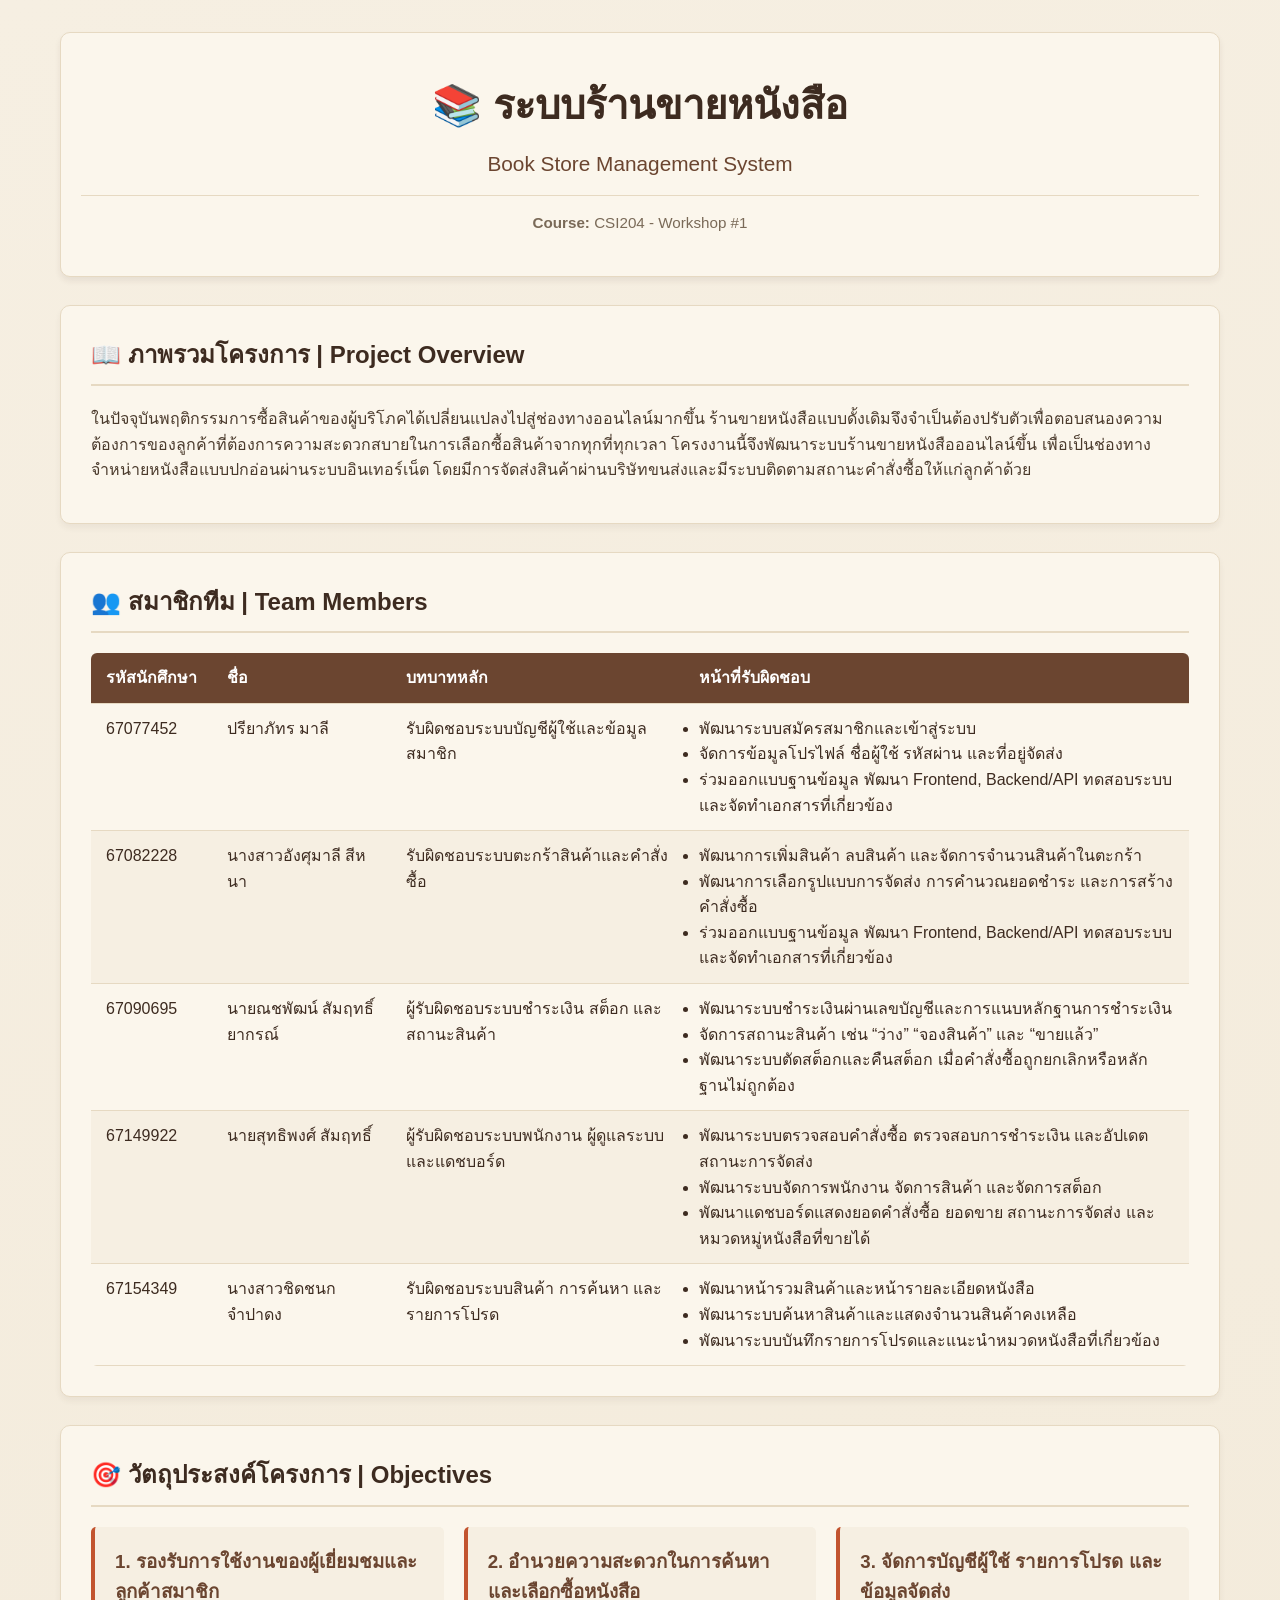
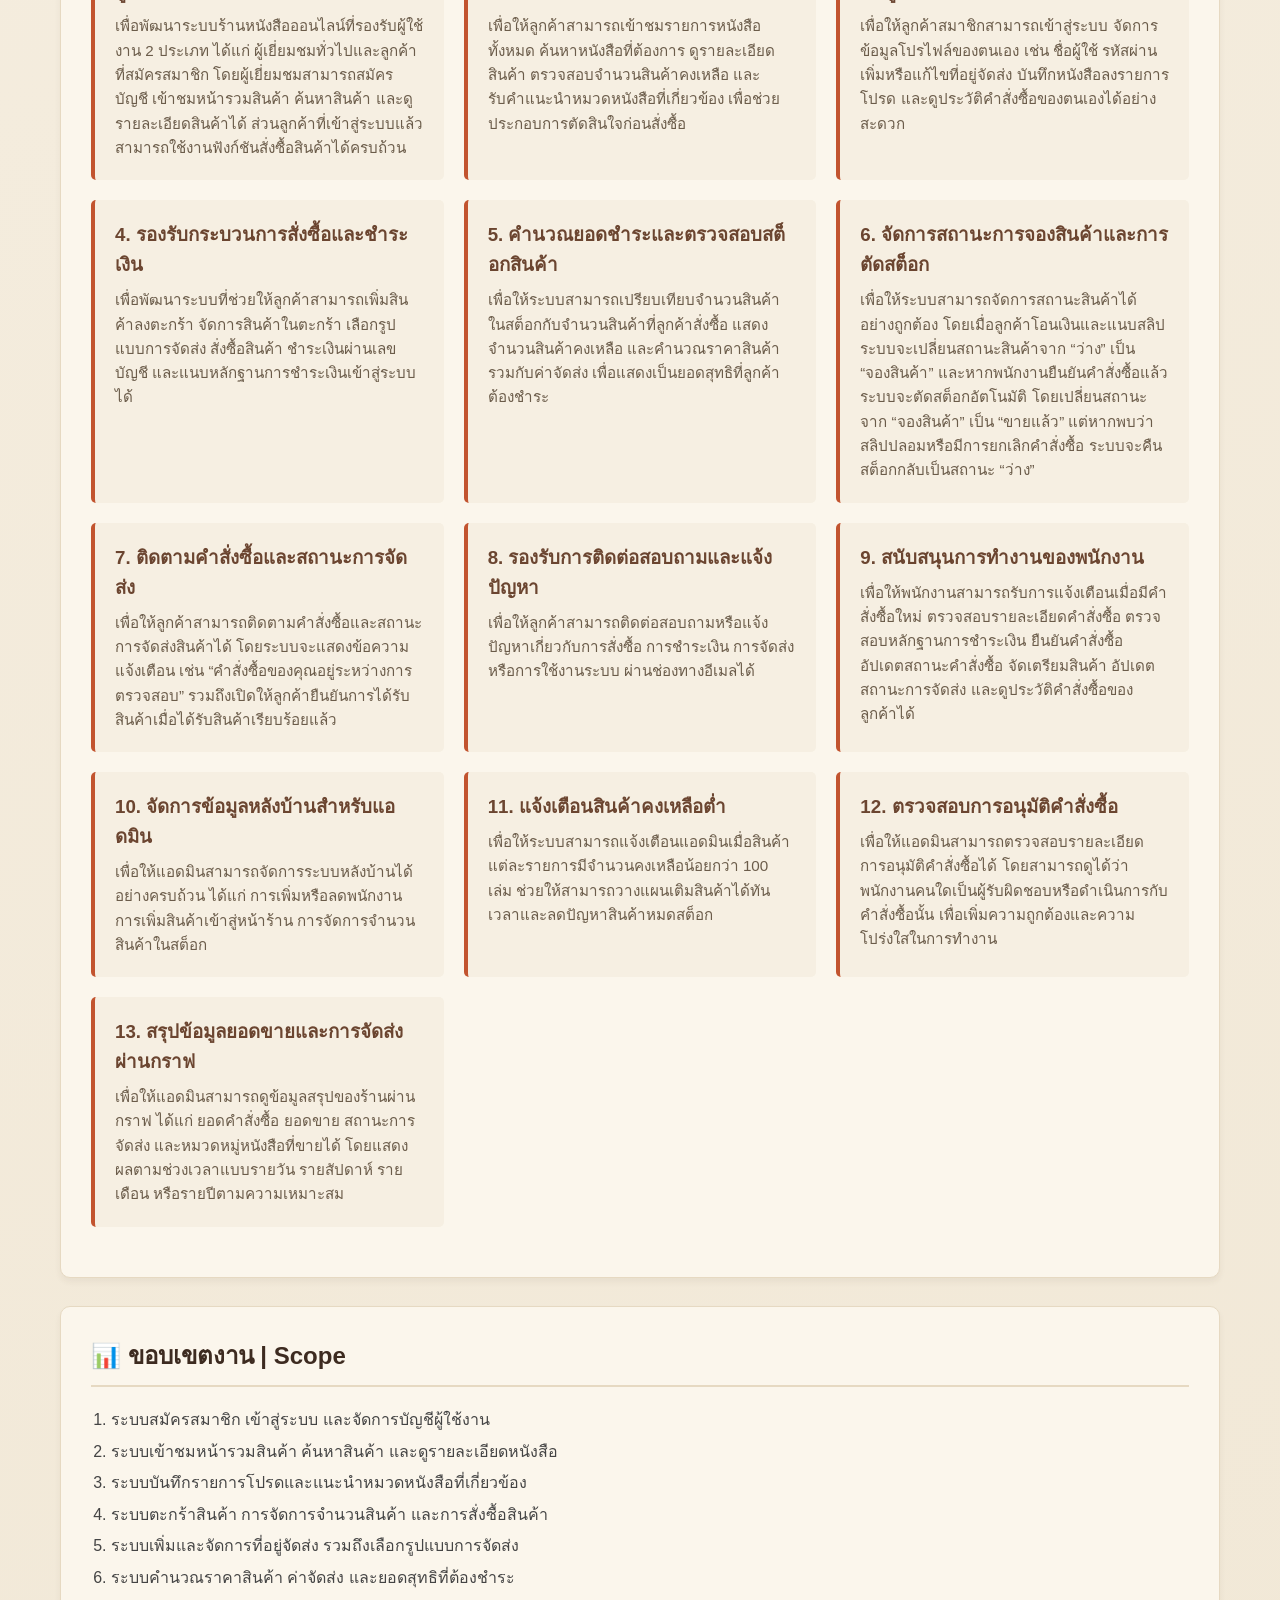
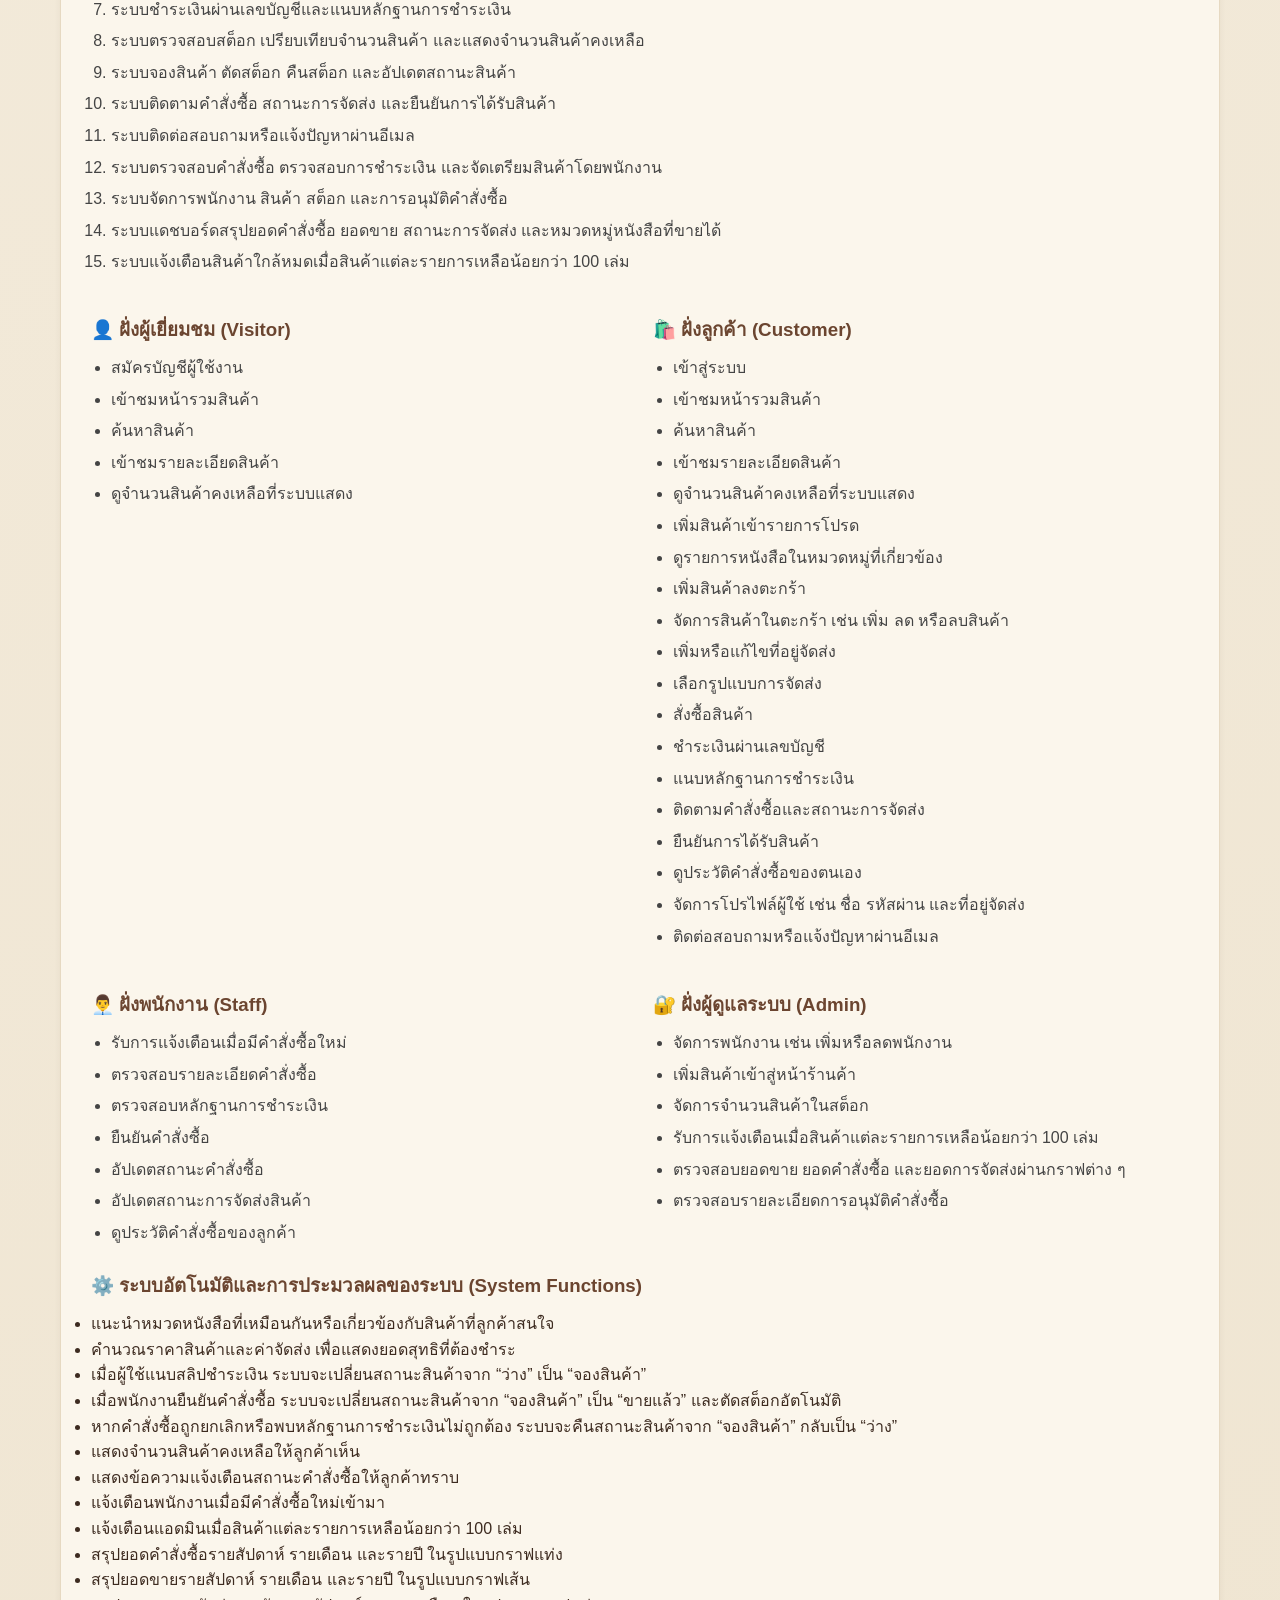
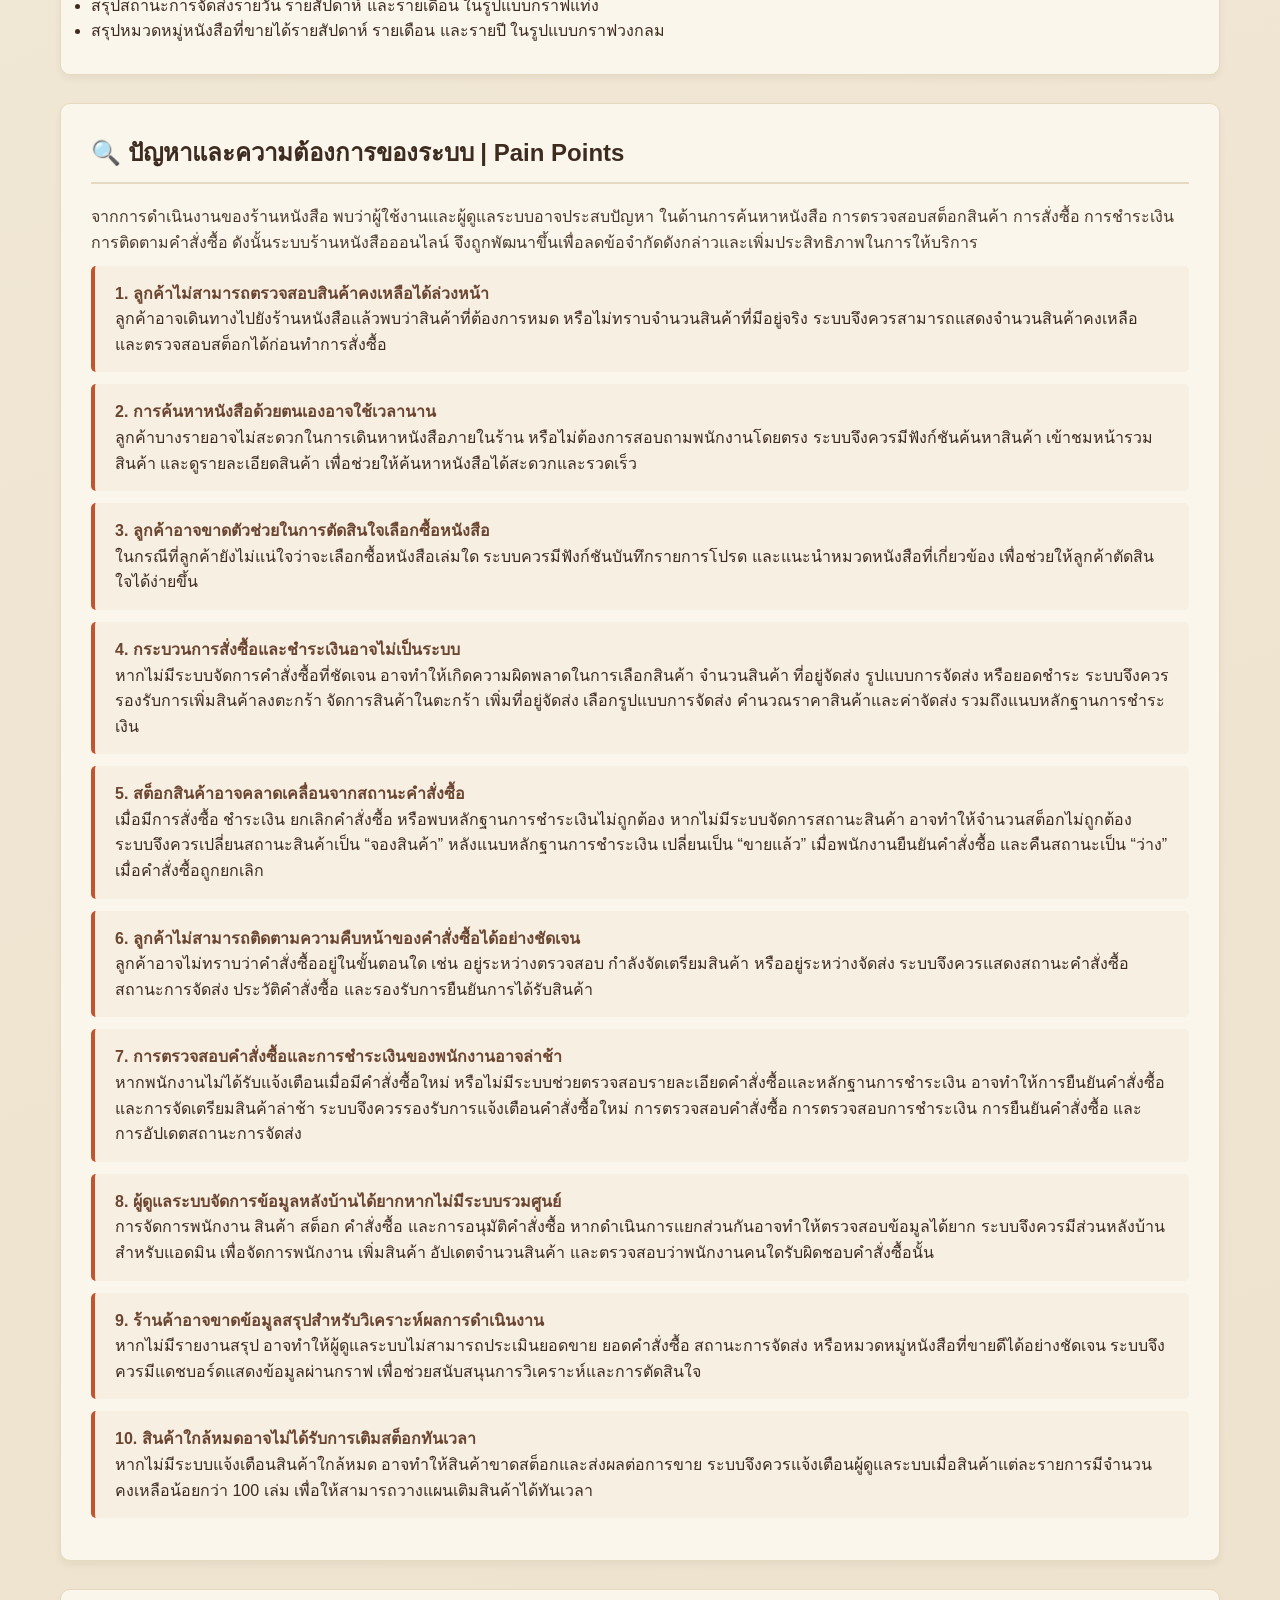
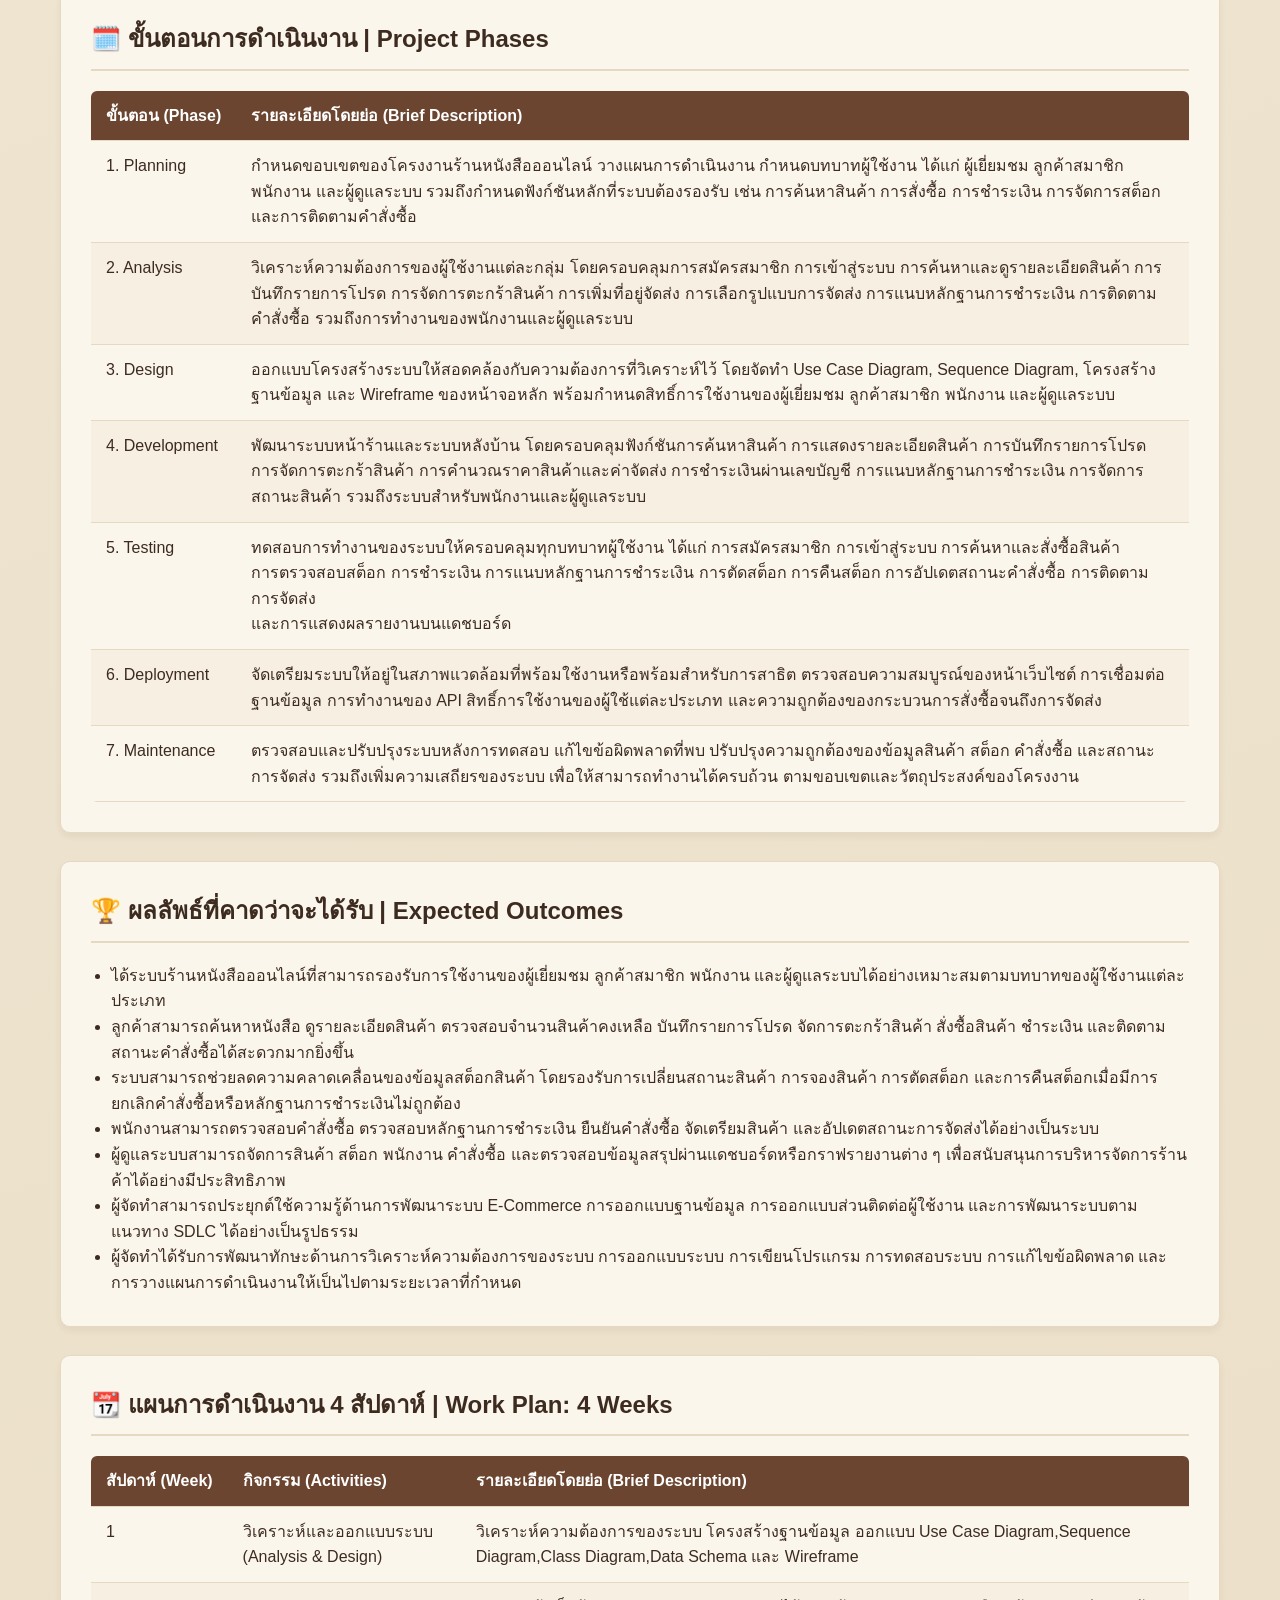
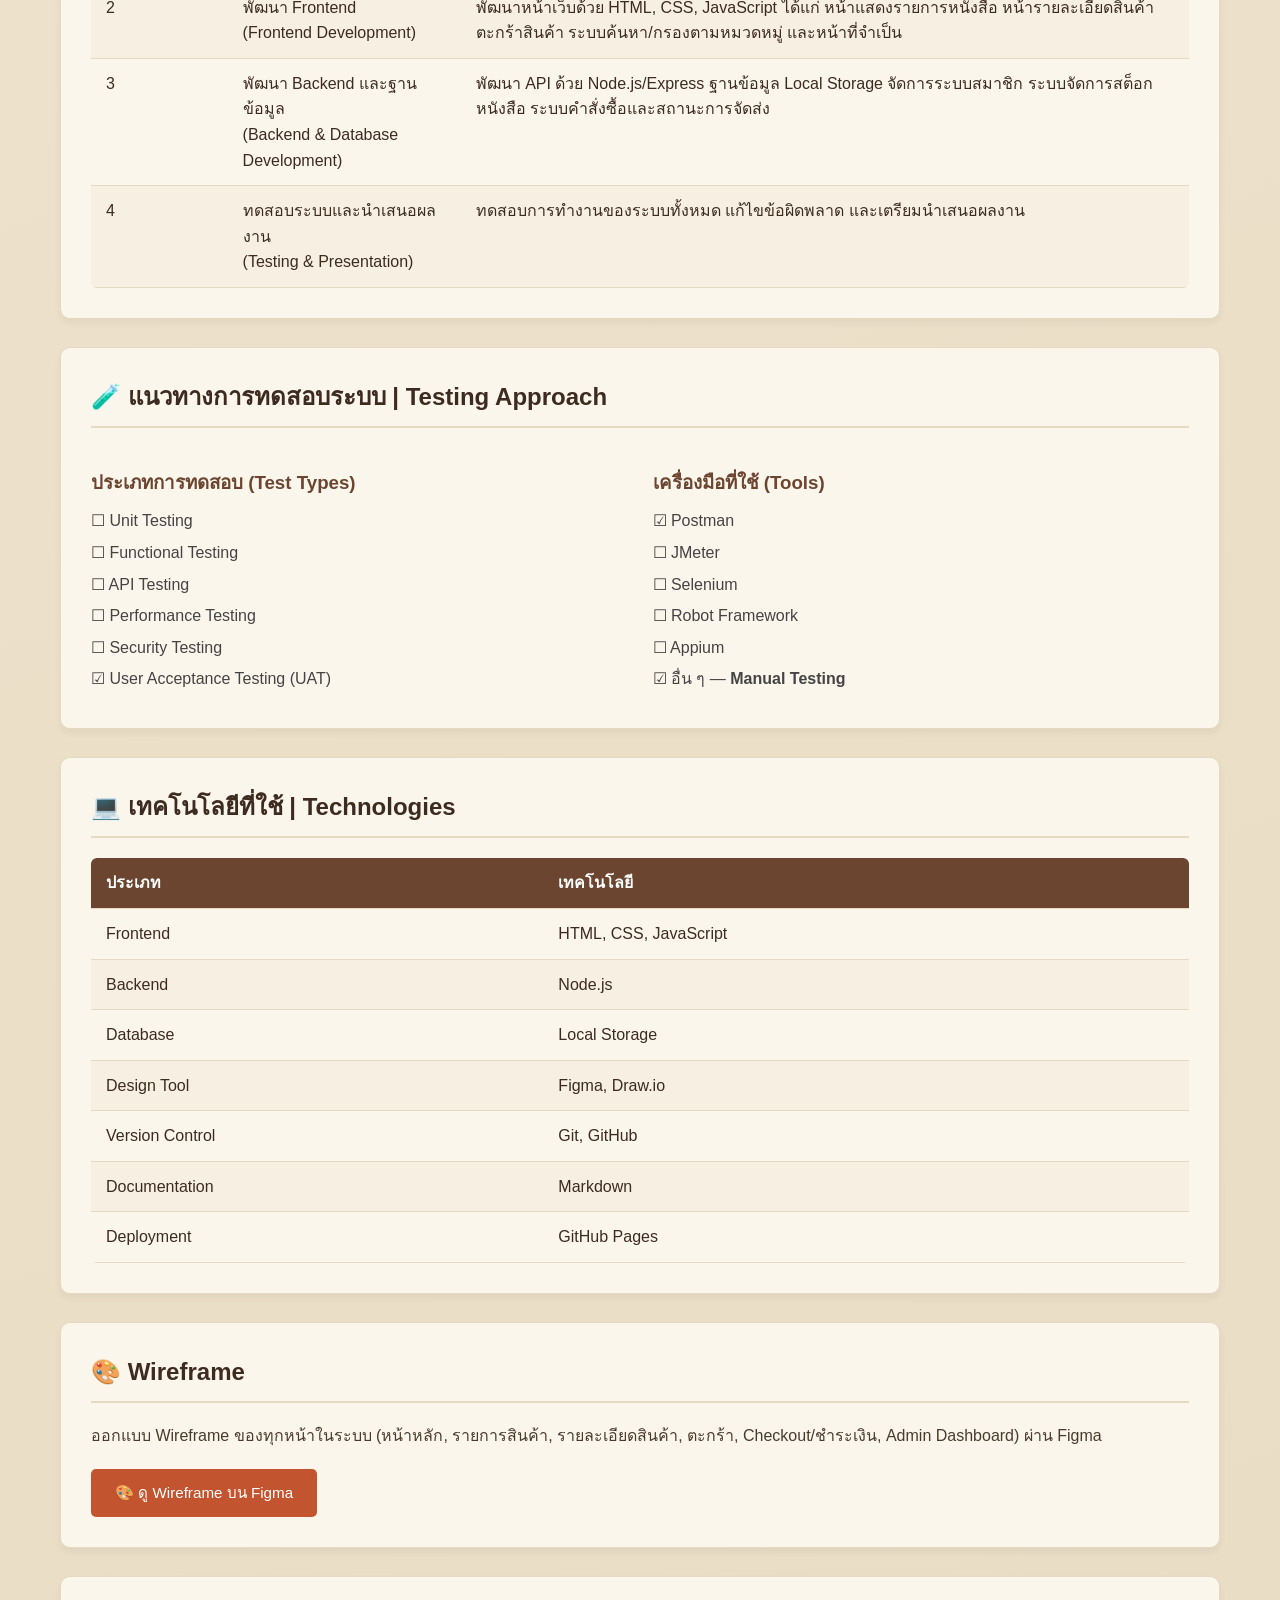
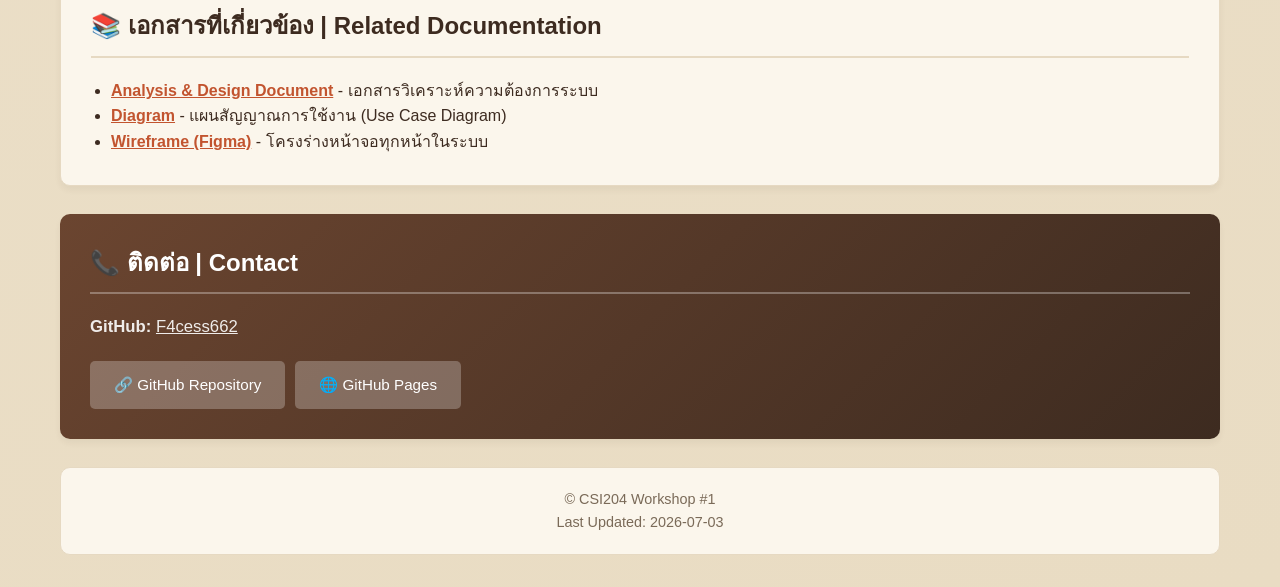
==== commit 3a8e4366: "Edit System Function" ====
--- a/index.html
+++ b/index.html
@@ -763,8 +763,6 @@
         <div class="content-subsection">
           <h3>⚙️ ระบบอัตโนมัติและการประมวลผลของระบบ (System Functions)</h3>
           <ul>
-            <li>เพิ่มข้อมูลบัญชีรายชื่อลูกค้าเมื่อมีการสมัครสมาชิก</li>
-            <li>บันทึกข้อมูลรายการโปรดของลูกค้า</li>
             <li>
               แนะนำหมวดหนังสือที่เหมือนกันหรือเกี่ยวข้องกับสินค้าที่ลูกค้าสนใจ
             </li>
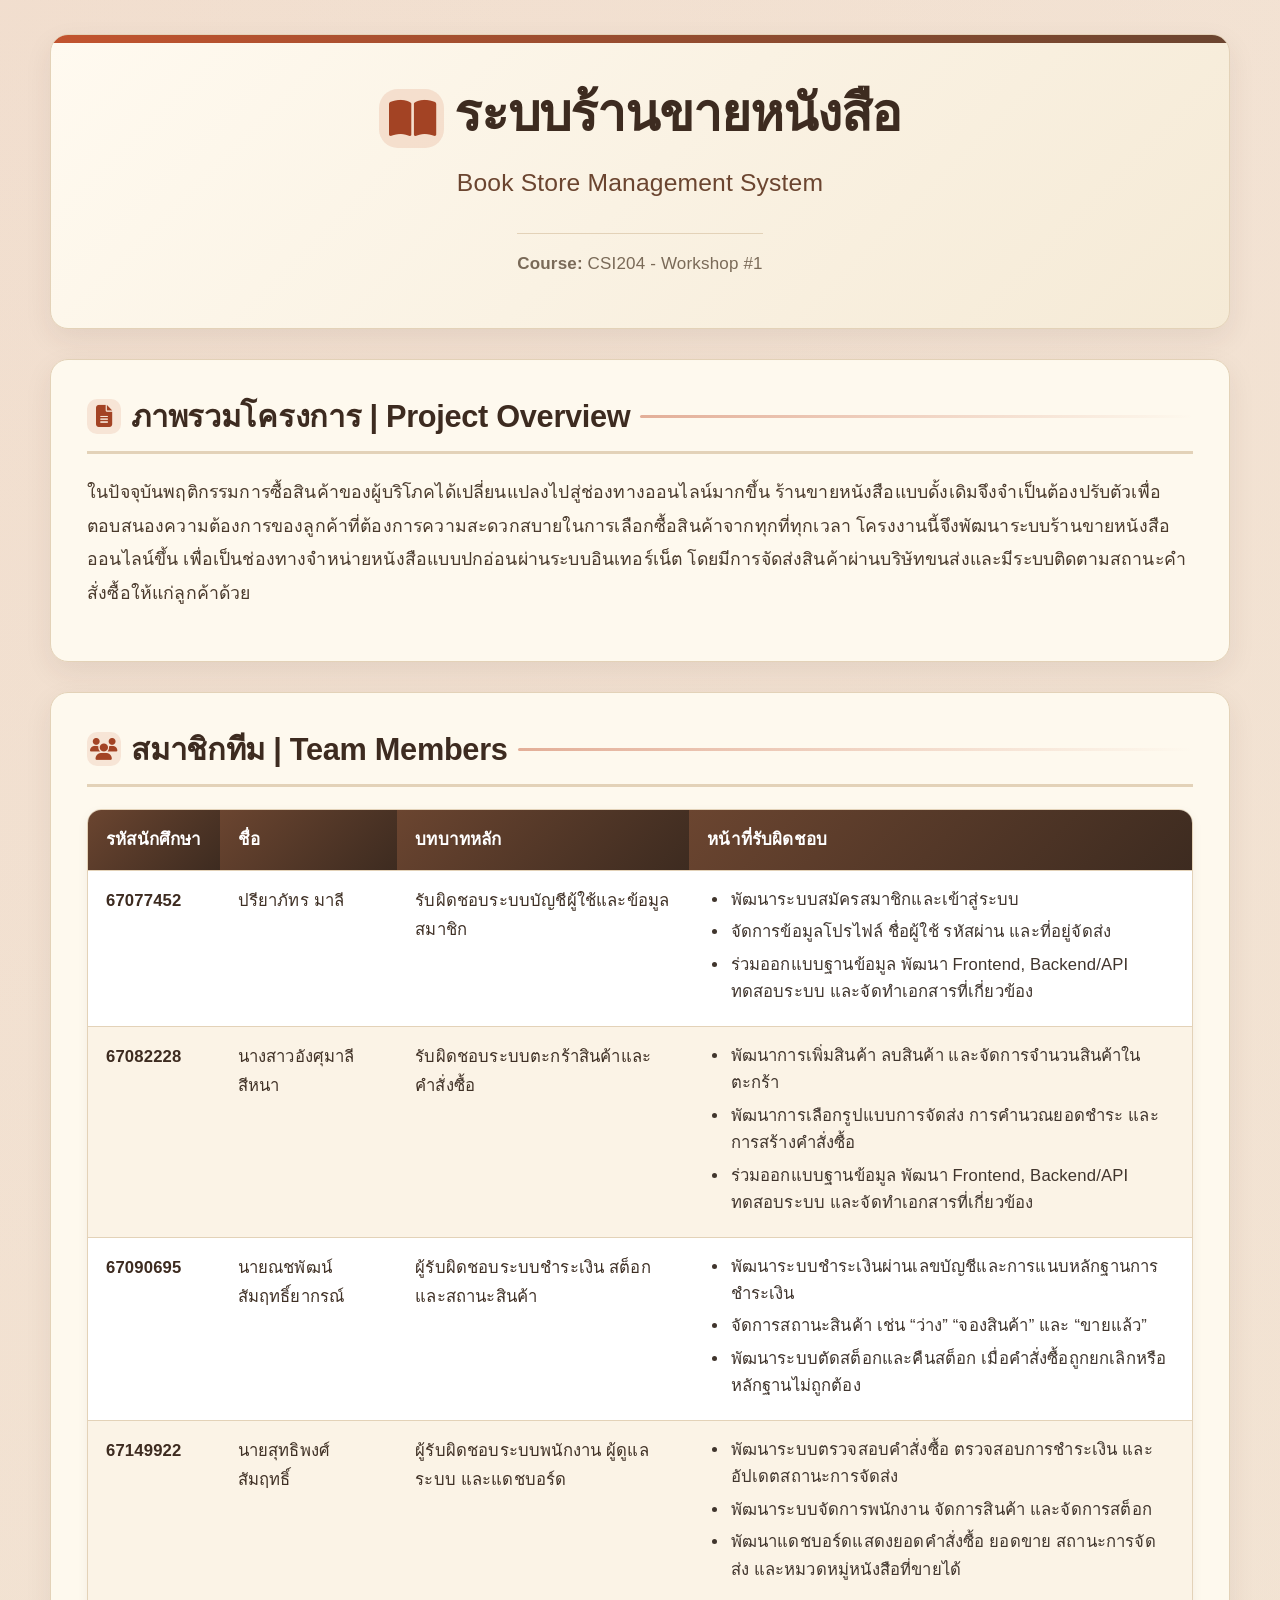
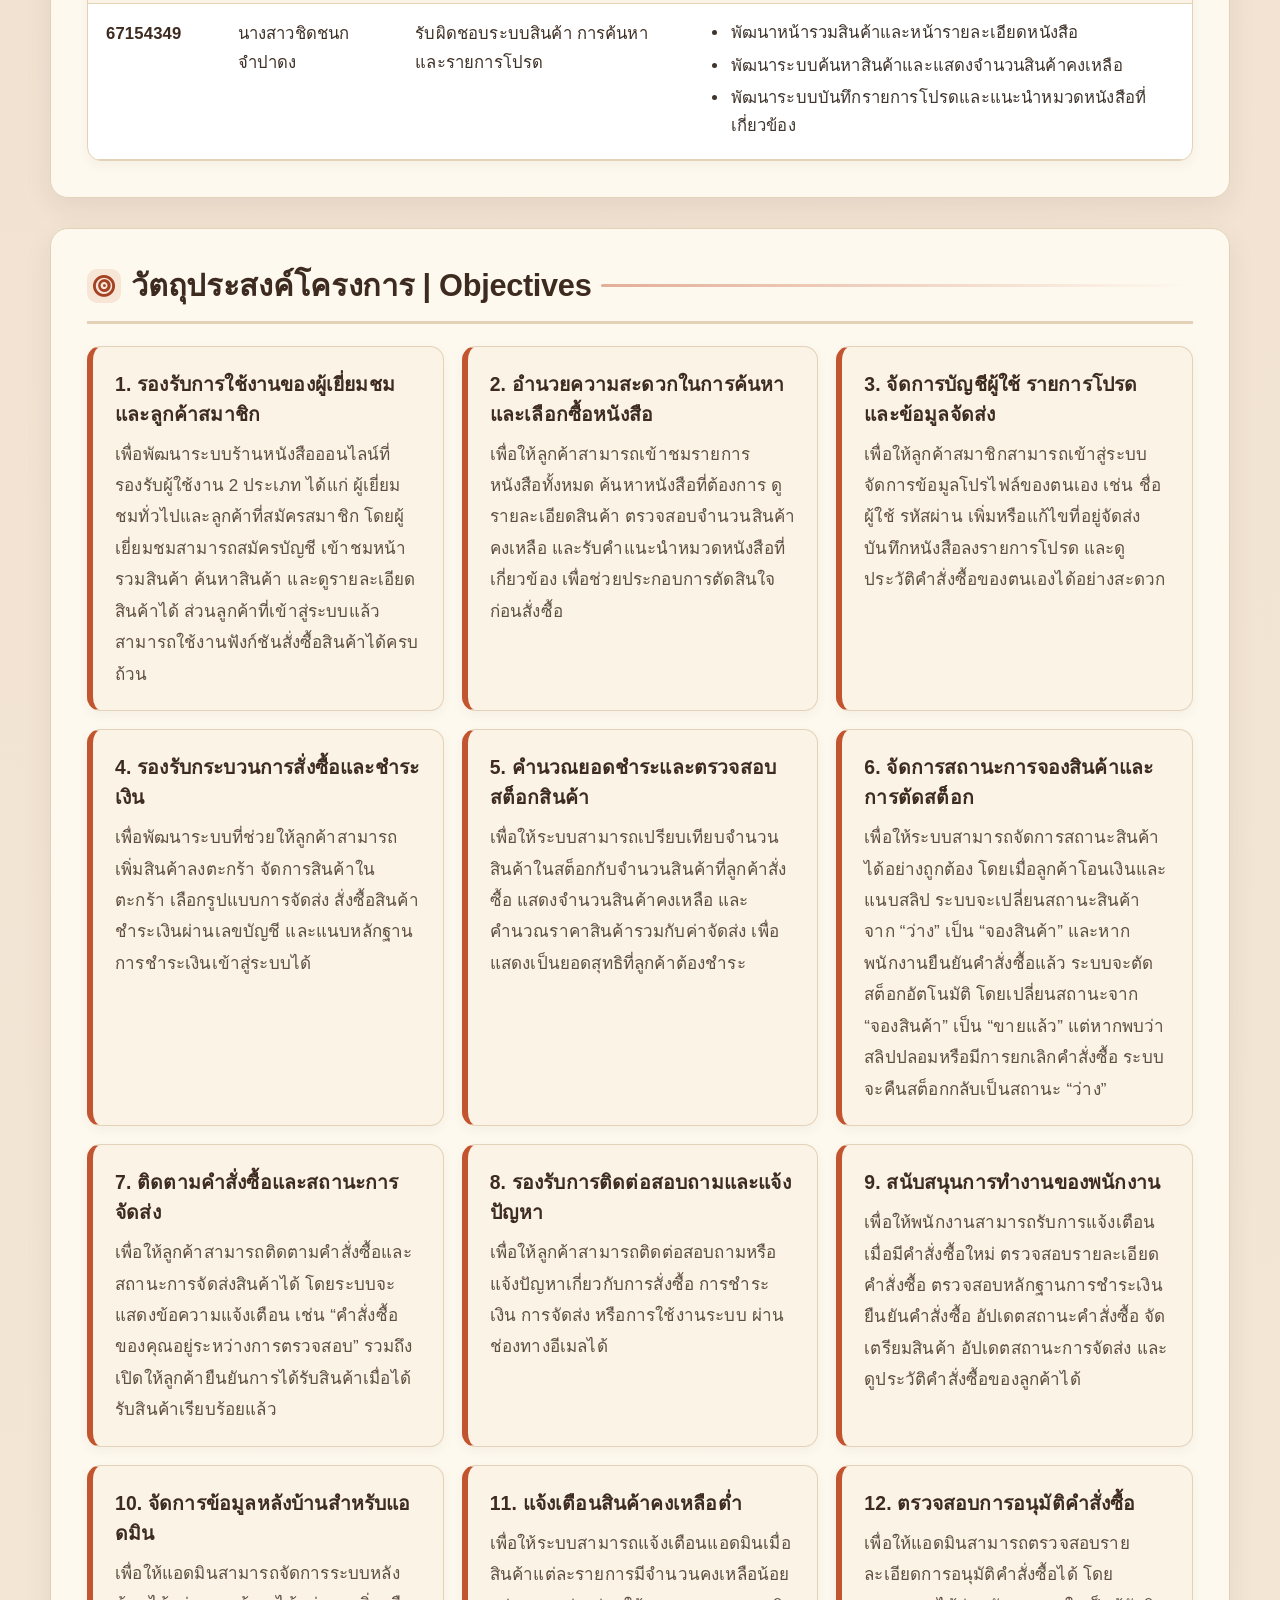
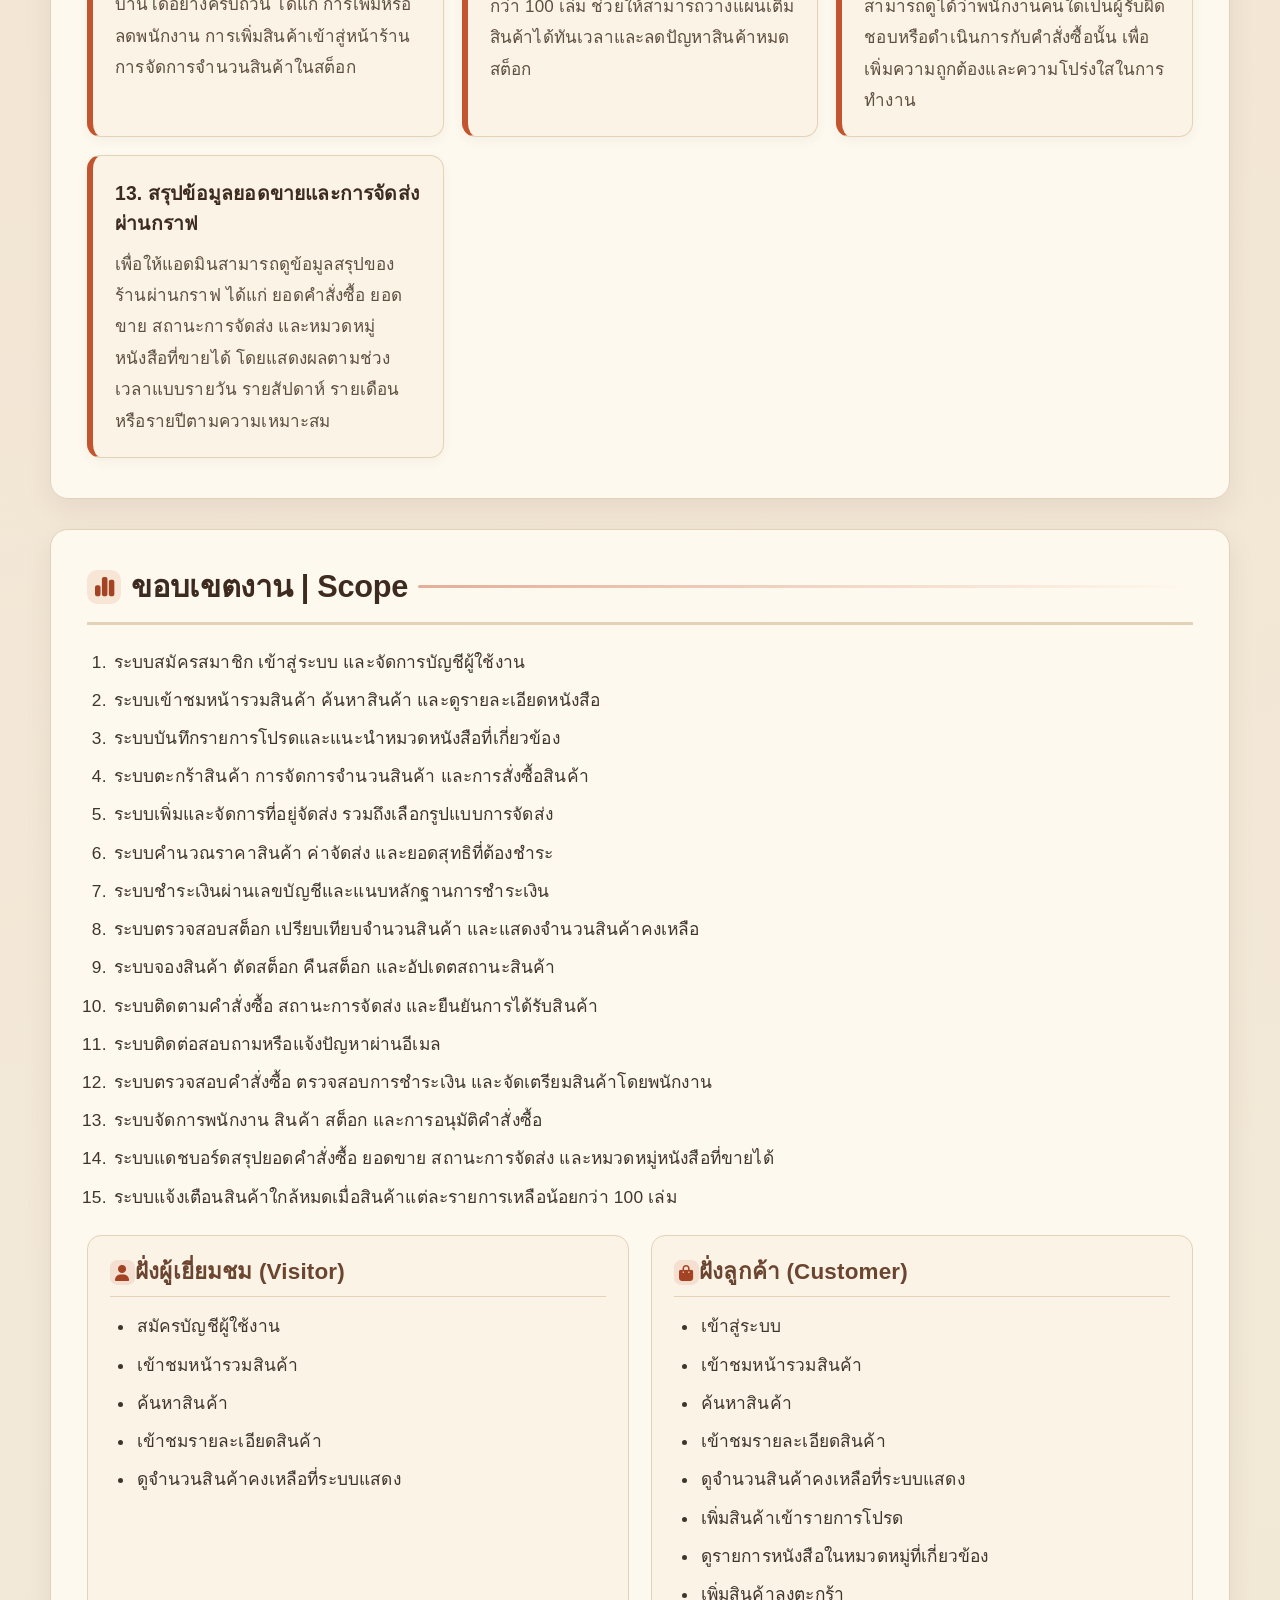
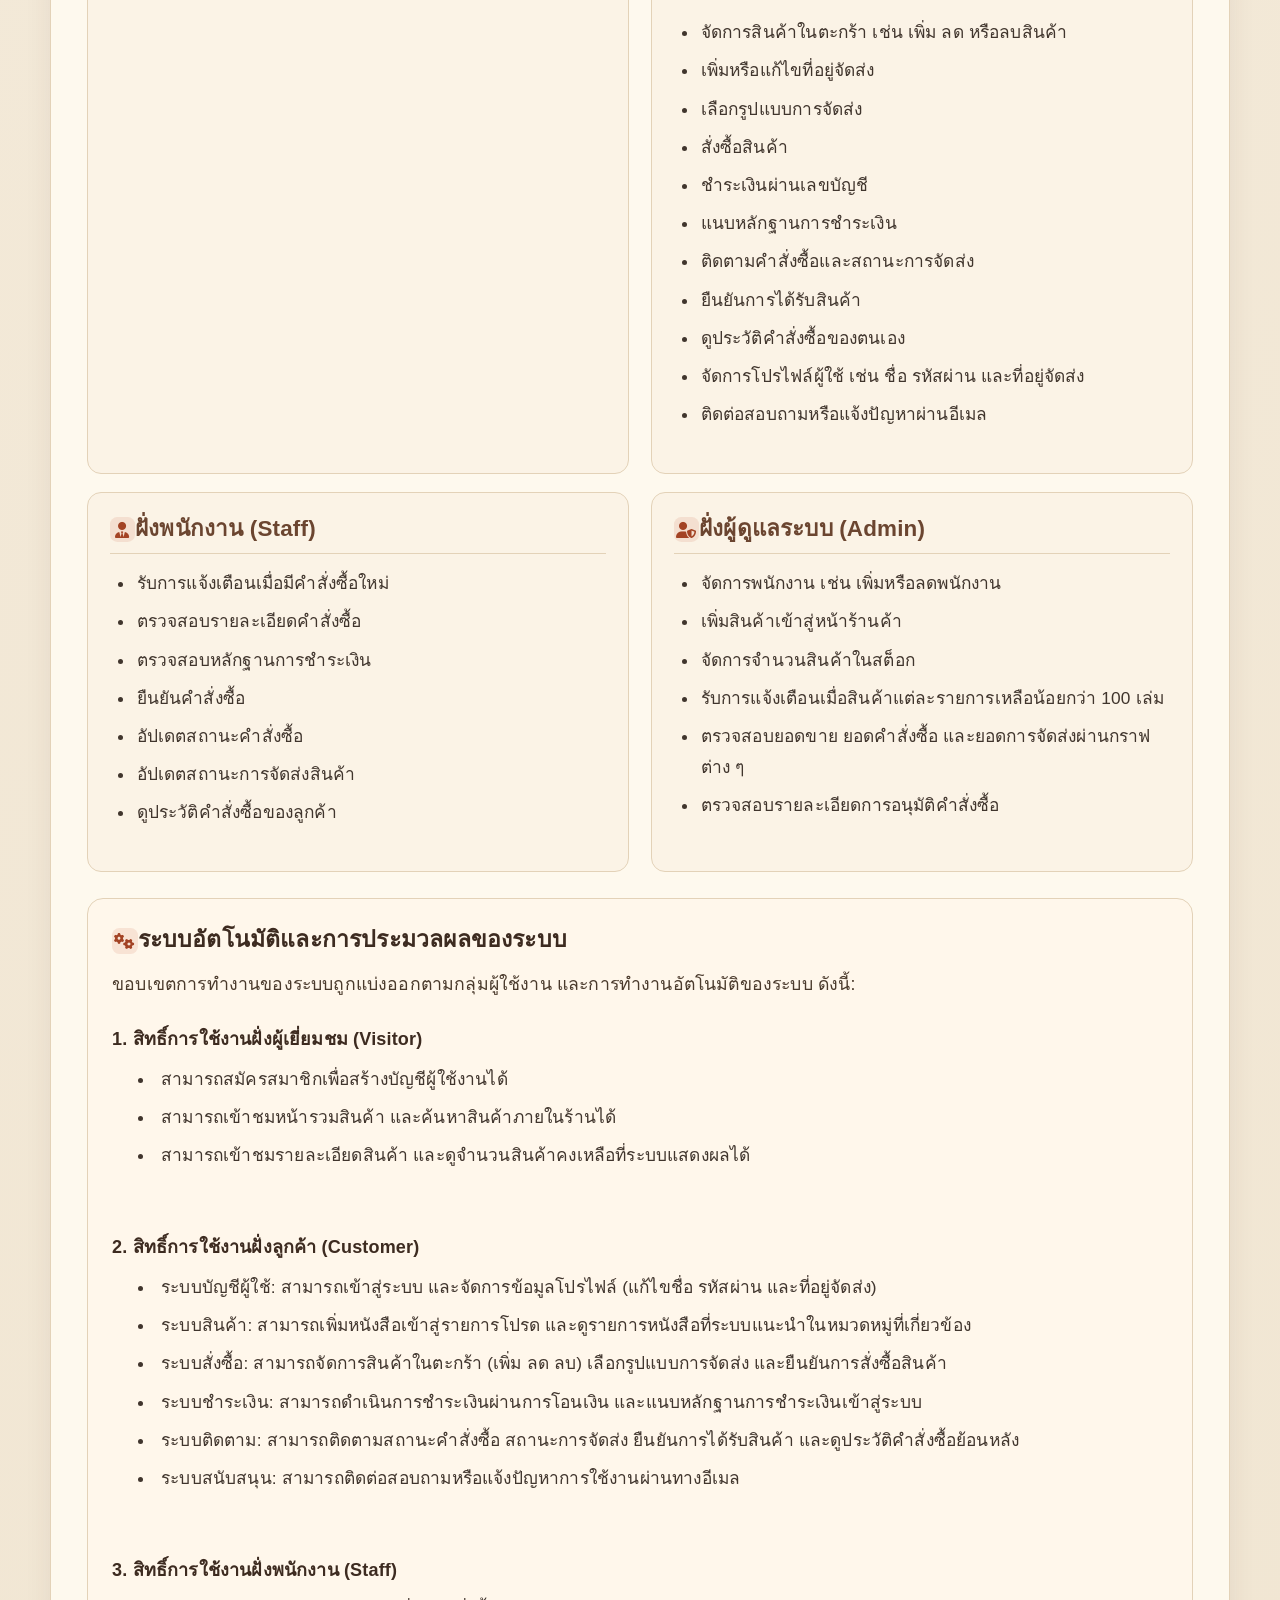
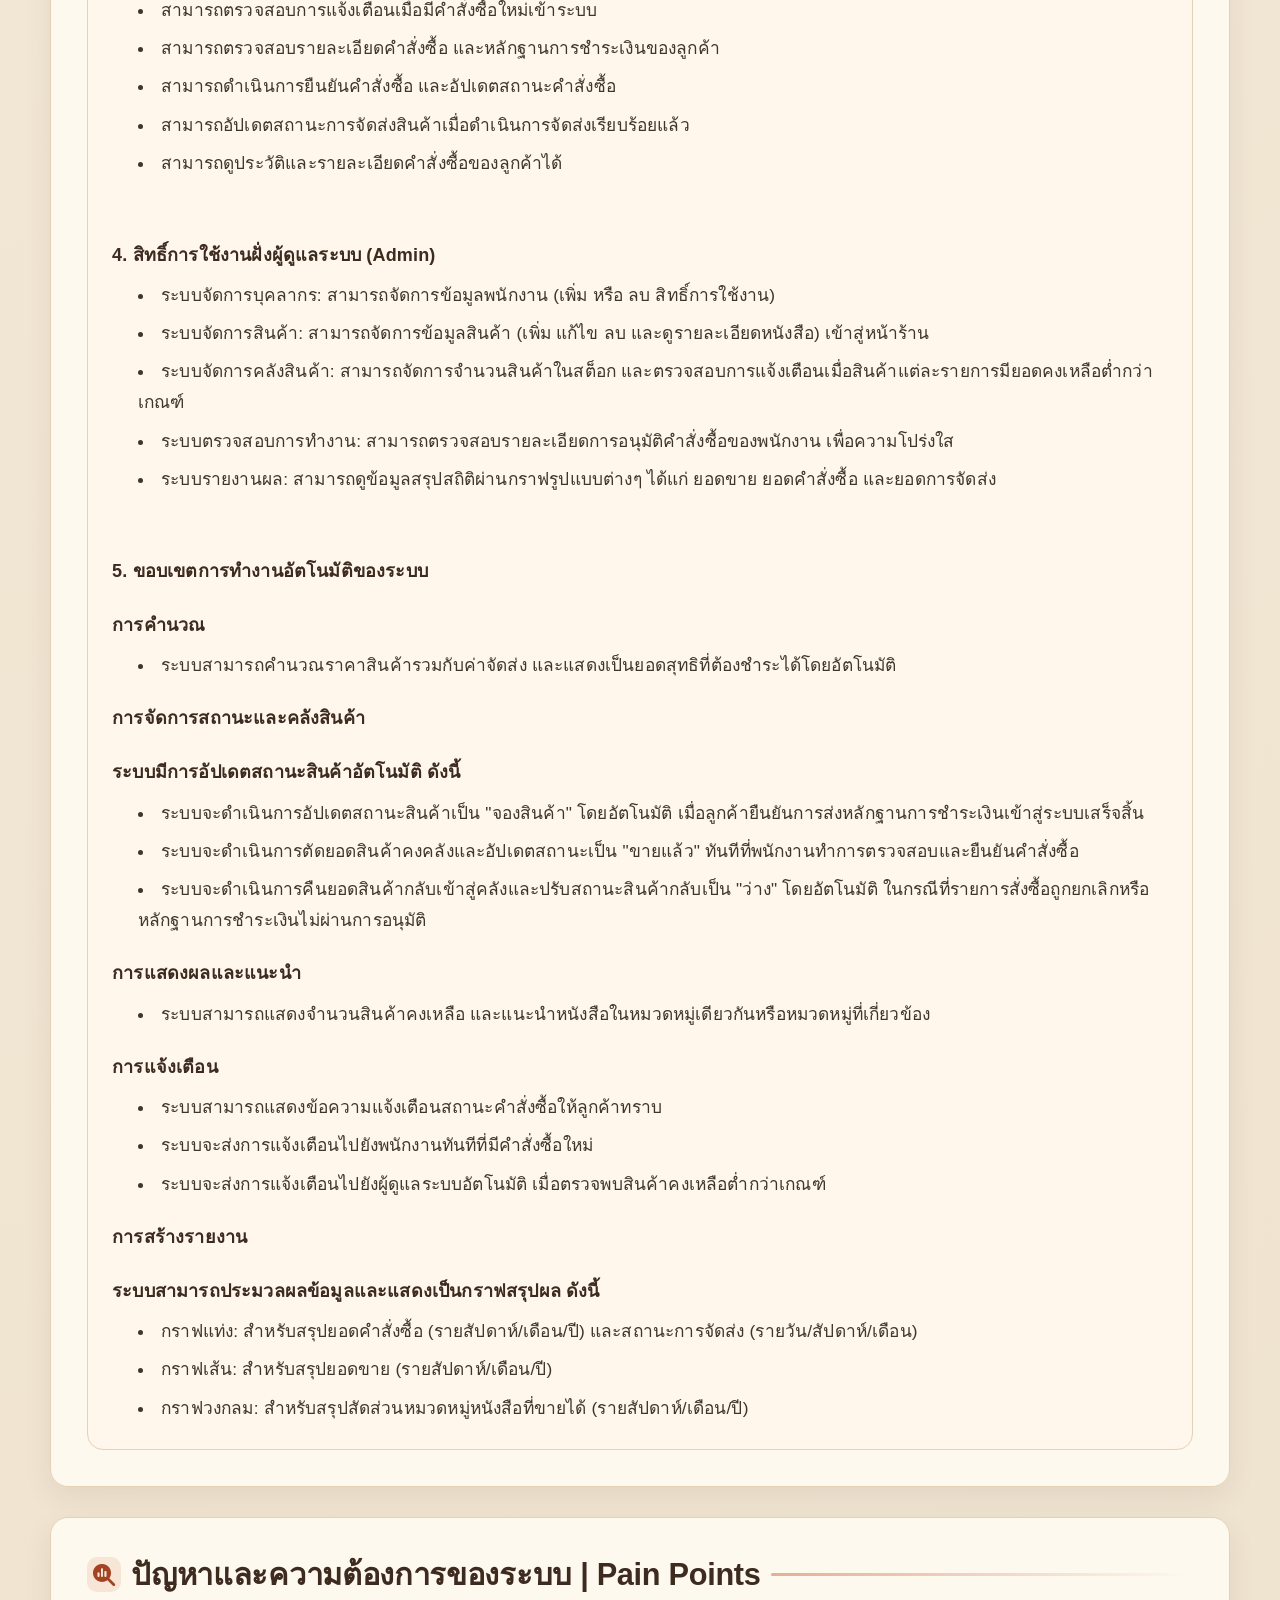
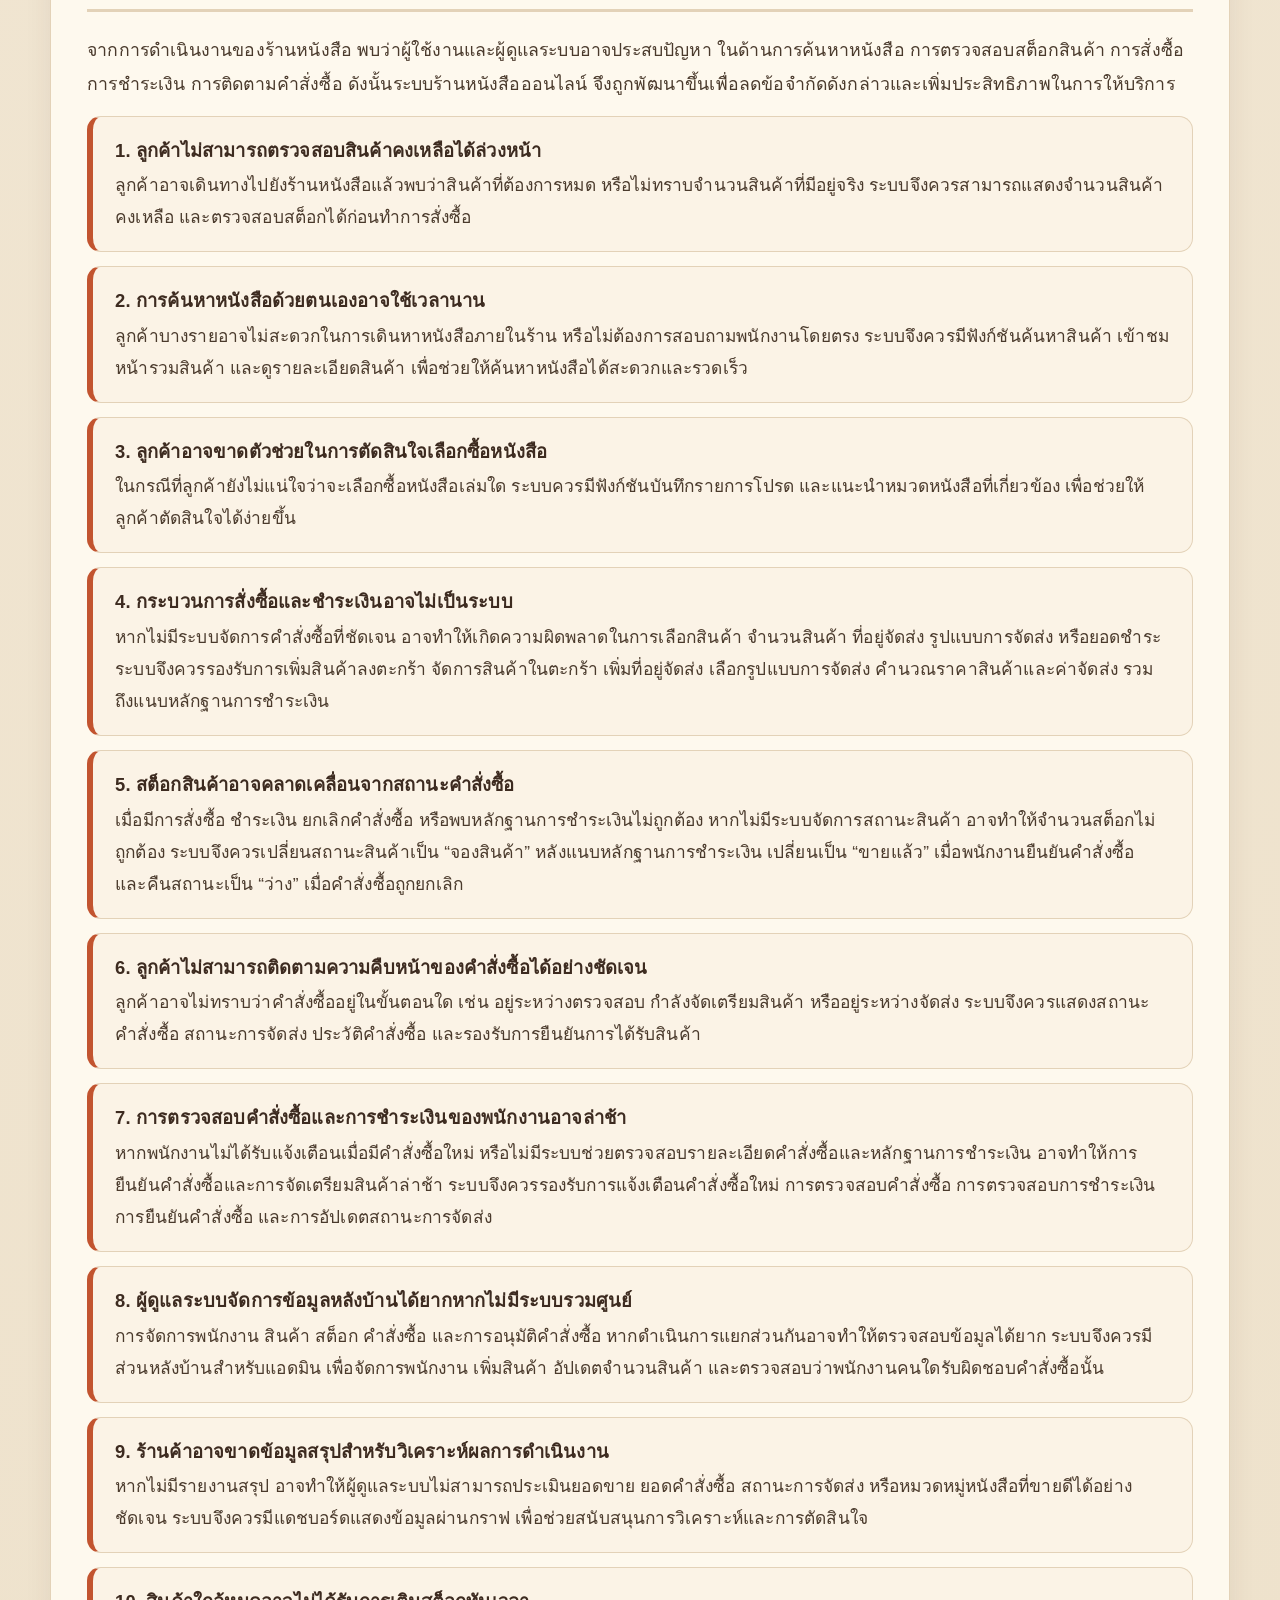
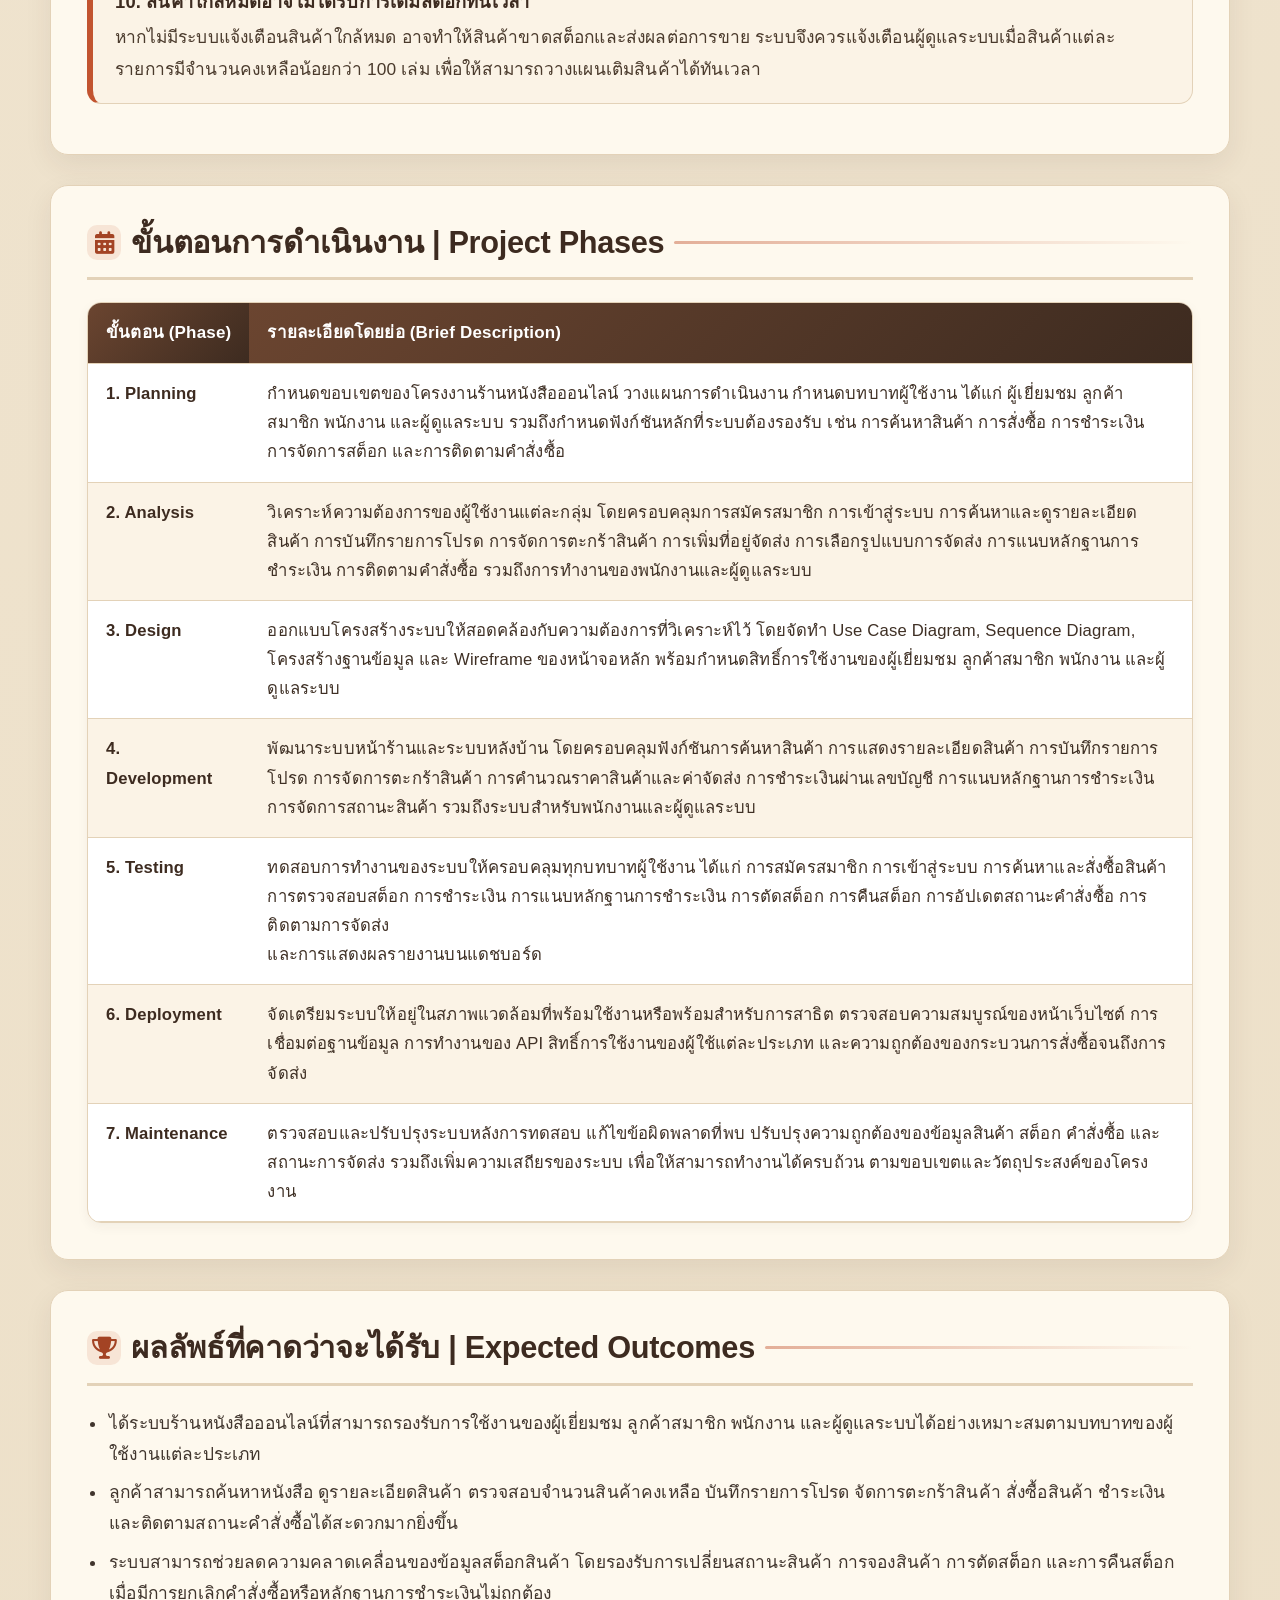
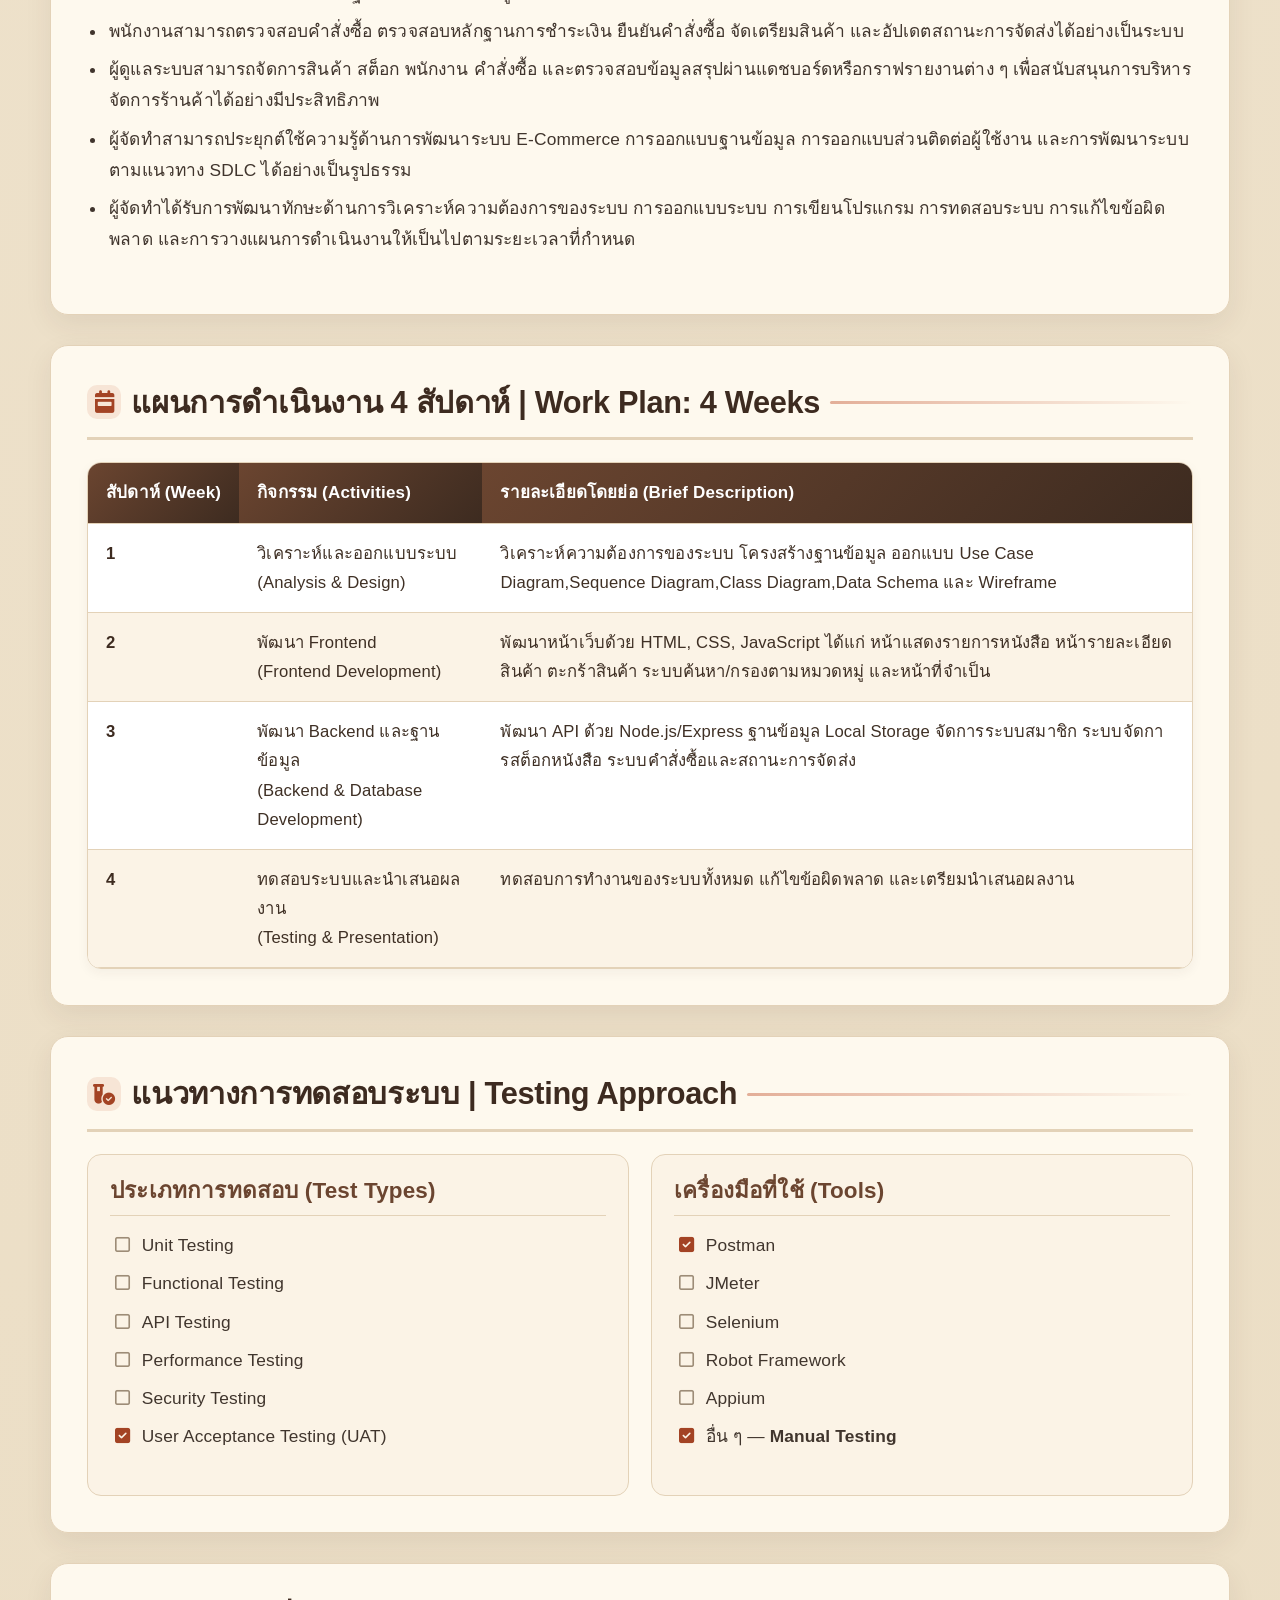
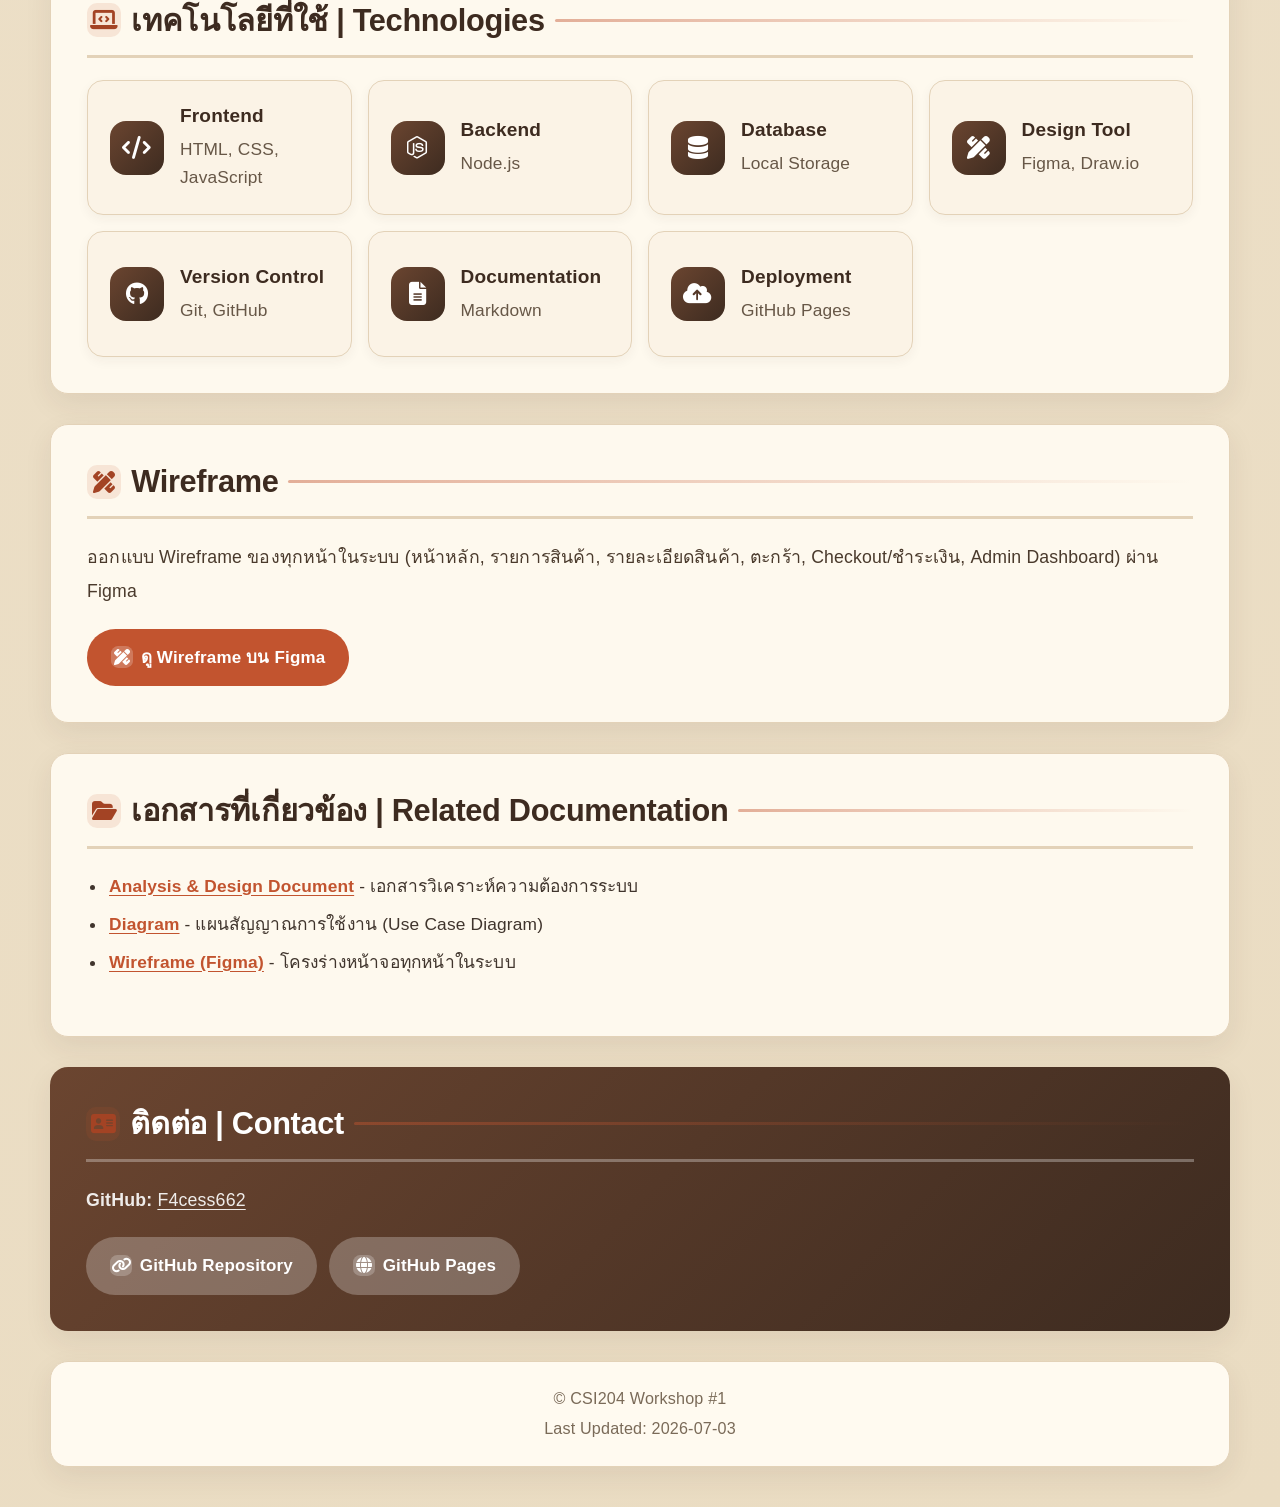
==== commit ad64332d: "update Scope and icon" ====
--- a/index.html
+++ b/index.html
@@ -9,6 +9,7 @@
     />
     <meta name="author" content="Priyaphat" />
     <title>Book Store Management System | Workshop #1</title>
+    <link rel="stylesheet" href="https://cdnjs.cloudflare.com/ajax/libs/font-awesome/6.5.2/css/all.min.css" />
     <style>
       * {
         margin: 0;
@@ -22,228 +23,332 @@
         --terracotta: #c2542f;
         --terracotta-dark: #a34324;
         --cream: #f6efe2;
-        --cream-light: #fbf6ec;
-        --border-soft: #e6d9c2;
-        --section-gap: 28px;
+        --cream-light: #fffaf0;
+        --cream-panel: #fbf3e6;
+        --border-soft: #e3d2b8;
+        --text-main: #3f3025;
+        --text-soft: #675747;
+        --shadow-soft: 0 10px 28px rgba(61, 43, 32, 0.08);
+        --section-gap: 30px;
+      }
+
+      html {
+        scroll-behavior: smooth;
+        font-size: 17px;
       }
 
       body {
-        font-family: "Segoe UI", Tahoma, Geneva, Verdana, sans-serif;
-        line-height: 1.6;
-        color: #3d2b20;
-        background: linear-gradient(160deg, #f6efe2 0%, #e9dcc3 100%);
+        font-family: "Noto Sans Thai", "Segoe UI", Tahoma, Geneva, Verdana, sans-serif;
+        line-height: 1.85;
+        color: var(--text-main);
+        background:
+          radial-gradient(circle at top left, rgba(194, 84, 47, 0.11), transparent 32%),
+          linear-gradient(160deg, #f7efe2 0%, #eadcc2 100%);
         min-height: 100vh;
+        letter-spacing: 0.01em;
       }
 
       .container {
-        max-width: 1200px;
+        width: min(1180px, calc(100% - 36px));
         margin: 0 auto;
-        padding: 32px 20px;
+        padding: 34px 0 40px;
       }
 
       header {
-        background: var(--cream-light);
+        position: relative;
+        overflow: hidden;
+        background: linear-gradient(135deg, #fffaf0 0%, #f5ead6 100%);
         border: 1px solid var(--border-soft);
-        padding: 40px 20px;
+        padding: 48px 28px;
         text-align: center;
-        border-radius: 10px;
-        box-shadow: 0 4px 6px rgba(61, 43, 32, 0.08);
+        border-radius: 18px;
+        box-shadow: var(--shadow-soft);
         margin-bottom: var(--section-gap);
+      }
+
+      header::before {
+        content: "";
+        position: absolute;
+        inset: 0 0 auto 0;
+        height: 8px;
+        background: linear-gradient(90deg, var(--terracotta), var(--brown-mid));
       }
 
       header h1 {
         color: var(--brown-dark);
-        font-size: 2.5em;
-        margin-bottom: 10px;
+        font-size: clamp(2rem, 4vw, 3.15rem);
+        line-height: 1.2;
+        margin-bottom: 12px;
+        font-weight: 800;
+        letter-spacing: -0.02em;
       }
 
       header .subtitle {
         color: var(--brown-mid);
-        font-size: 1.3em;
-        font-weight: 300;
-        margin-bottom: 15px;
+        font-size: clamp(1.15rem, 2vw, 1.45rem);
+        font-weight: 500;
+        margin-bottom: 16px;
       }
 
       header .course-info {
+        display: inline-block;
         color: #7a6a58;
-        font-size: 0.95em;
+        font-size: 1rem;
         border-top: 1px solid var(--border-soft);
-        padding-top: 15px;
-        margin-top: 15px;
+        padding-top: 14px;
+        margin-top: 12px;
       }
 
       .content-section {
-        background: var(--cream-light);
+        background: rgba(255, 250, 240, 0.96);
         border: 1px solid var(--border-soft);
-        padding: 30px;
-        border-radius: 10px;
+        padding: clamp(24px, 3vw, 36px);
+        border-radius: 18px;
         margin-bottom: var(--section-gap);
-        box-shadow: 0 4px 6px rgba(61, 43, 32, 0.06);
+        box-shadow: var(--shadow-soft);
       }
 
       .content-section h2 {
+        display: flex;
+        align-items: center;
+        gap: 10px;
         color: var(--brown-dark);
-        margin-bottom: 20px;
-        padding-bottom: 10px;
-        border-bottom: 2px solid var(--border-soft);
+        font-size: clamp(1.45rem, 2.4vw, 2rem);
+        line-height: 1.35;
+        margin-bottom: 22px;
+        padding: 0 0 14px;
+        border-bottom: 3px solid var(--border-soft);
+        font-weight: 800;
+        letter-spacing: -0.01em;
+      }
+
+      .content-section h2::after {
+        content: "";
+        flex: 1;
+        height: 3px;
+        min-width: 40px;
+        border-radius: 999px;
+        background: linear-gradient(90deg, rgba(194, 84, 47, 0.45), transparent);
       }
 
       .content-section h3 {
         color: var(--brown-mid);
-        margin-top: 20px;
-        margin-bottom: 10px;
+        font-size: clamp(1.12rem, 1.8vw, 1.32rem);
+        line-height: 1.45;
+        margin-top: 24px;
+        margin-bottom: 12px;
+        font-weight: 750;
       }
 
       .content-section p {
         color: #4a3a2c;
-        margin-bottom: 10px;
+        font-size: 1.04rem;
+        line-height: 1.9;
+        margin-bottom: 14px;
+      }
+
+      .content-section a {
+        color: var(--terracotta-dark);
+        text-underline-offset: 3px;
       }
 
       .doc-grid {
         display: grid;
-        grid-template-columns: repeat(auto-fit, minmax(250px, 1fr));
+        grid-template-columns: repeat(auto-fit, minmax(260px, 1fr));
         gap: 20px;
         margin-bottom: 20px;
       }
 
       .doc-card {
-        background: linear-gradient(
-          135deg,
-          var(--brown-mid) 0%,
-          var(--brown-dark) 100%
-        );
+        background: linear-gradient(135deg, var(--brown-mid) 0%, var(--brown-dark) 100%);
         color: white;
-        padding: 25px;
-        border-radius: 8px;
+        padding: 26px;
+        border-radius: 14px;
         text-decoration: none;
-        transition:
-          transform 0.3s,
-          box-shadow 0.3s;
-        box-shadow: 0 2px 8px rgba(61, 43, 32, 0.2);
+        transition: transform 0.25s ease, box-shadow 0.25s ease;
+        box-shadow: 0 8px 18px rgba(61, 43, 32, 0.18);
       }
 
       .doc-card:hover {
         transform: translateY(-5px);
-        box-shadow: 0 4px 12px rgba(61, 43, 32, 0.3);
+        box-shadow: 0 12px 24px rgba(61, 43, 32, 0.24);
       }
 
       .doc-card h3 {
-        font-size: 1.3em;
+        font-size: 1.25rem;
+        line-height: 1.4;
         margin-bottom: 10px;
         color: white;
         margin-top: 0;
       }
 
       .doc-card p {
-        font-size: 0.95em;
-        opacity: 0.9;
+        font-size: 1rem;
+        opacity: 0.93;
         color: white;
+        margin-bottom: 0;
       }
 
       .doc-card .icon {
-        font-size: 2em;
+        font-size: 2rem;
         margin-bottom: 10px;
       }
 
       .feature-list {
         display: grid;
-        grid-template-columns: repeat(auto-fit, minmax(300px, 1fr));
-        gap: 20px;
-        margin: 20px 0;
+        grid-template-columns: repeat(auto-fit, minmax(320px, 1fr));
+        gap: 18px;
+        margin: 22px 0 4px;
       }
 
       .feature-item {
-        padding: 20px;
-        background: var(--cream);
-        border-left: 4px solid var(--terracotta);
-        border-radius: 5px;
+        padding: 22px 22px 20px;
+        background: var(--cream-panel);
+        border: 1px solid var(--border-soft);
+        border-left: 6px solid var(--terracotta);
+        border-radius: 14px;
+        box-shadow: 0 4px 12px rgba(61, 43, 32, 0.05);
       }
 
       .feature-item h3 {
-        color: var(--brown-mid);
-        margin-bottom: 8px;
+        color: var(--brown-dark);
+        font-size: 1.14rem;
+        line-height: 1.55;
+        margin-bottom: 10px;
         margin-top: 0;
       }
 
       .feature-item p {
-        color: #6b5c4a;
-        font-size: 0.95em;
+        color: #5e4f40;
+        font-size: 1rem;
+        line-height: 1.85;
         margin-bottom: 0;
       }
 
-      .scope-list {
-        padding-left: 20px;
-        margin: 15px 0 20px 0;
-      }
-
-      .scope-list li {
-        margin-bottom: 6px;
-        color: #444;
+      .scope-list,
+      .content-section ol,
+      .content-section ul {
+        padding-left: 1.45rem;
+        margin: 14px 0 22px;
+      }
+
+      .scope-list li,
+      .content-section li,
+      .two-col li,
+      .team-responsibility li {
+        color: #40352d;
+        font-size: 1.02rem;
+        line-height: 1.8;
+        margin-bottom: 7px;
+        padding-left: 2px;
       }
 
       .two-col {
         display: grid;
-        grid-template-columns: repeat(auto-fit, minmax(280px, 1fr));
-        gap: 25px;
-        margin-top: 15px;
-      }
-
-      .two-col ul {
-        padding-left: 20px;
-      }
-
-      .two-col li {
-        margin-bottom: 6px;
-        color: #444;
+        grid-template-columns: repeat(auto-fit, minmax(310px, 1fr));
+        gap: 22px;
+        margin-top: 18px;
+      }
+
+      .two-col > div {
+        background: var(--cream-panel);
+        border: 1px solid var(--border-soft);
+        border-radius: 14px;
+        padding: 20px 22px;
+      }
+
+      .two-col h3 {
+        margin-top: 0;
+        padding-bottom: 8px;
+        border-bottom: 1px solid var(--border-soft);
       }
 
       .pain-point {
-        padding: 15px 20px;
-        background: var(--cream);
-        border-left: 4px solid var(--terracotta);
-        border-radius: 5px;
-        margin-bottom: 12px;
+        padding: 18px 22px;
+        background: var(--cream-panel);
+        border: 1px solid var(--border-soft);
+        border-left: 6px solid var(--terracotta);
+        border-radius: 14px;
+        margin-bottom: 14px;
+        color: #4a3a2c;
+        font-size: 1.02rem;
+        line-height: 1.85;
       }
 
       .pain-point strong {
-        color: var(--brown-mid);
+        display: inline-block;
+        color: var(--brown-dark);
+        font-size: 1.08rem;
+        line-height: 1.55;
+        margin-bottom: 4px;
       }
 
       table.data-table {
+        display: block;
         width: 100%;
         border-collapse: collapse;
-        margin-top: 15px;
-        border-radius: 6px;
-        overflow: hidden;
+        margin-top: 18px;
+        border: 1px solid var(--border-soft);
+        border-radius: 14px;
+        overflow-x: auto;
+        background: white;
+        box-shadow: 0 4px 12px rgba(61, 43, 32, 0.05);
+      }
+
+      table.data-table thead,
+      table.data-table tbody,
+      table.data-table tr {
+        width: 100%;
       }
 
       table.data-table th,
       table.data-table td {
-        padding: 12px 15px;
+        padding: 15px 18px;
         text-align: left;
         border-bottom: 1px solid var(--border-soft);
         vertical-align: top;
+        font-size: 0.98rem;
+        line-height: 1.75;
       }
 
       table.data-table th {
-        background: var(--brown-mid);
+        background: linear-gradient(135deg, var(--brown-mid) 0%, var(--brown-dark) 100%);
         color: white;
         white-space: nowrap;
-      }
-
-      table.data-table tr:nth-child(even) {
-        background: var(--cream);
-      }
-
-      table.data-table tr:hover {
-        background: #f0e4cf;
+        font-weight: 750;
+        font-size: 1rem;
+      }
+
+      table.data-table td:first-child {
+        font-weight: 700;
+        color: var(--brown-dark);
+      }
+
+      table.data-table tr:nth-child(even) td {
+        background: #fbf3e6;
+      }
+
+      table.data-table tr:hover td {
+        background: #f3e7d2;
+      }
+
+      table.data-table ul {
+        margin: 0;
+        padding-left: 1.25rem;
+      }
+
+      table.data-table li {
+        font-size: 0.98rem;
+        line-height: 1.65;
+        margin-bottom: 5px;
       }
 
       .checklist {
-        background: var(--cream);
-        padding: 20px;
-        border-radius: 8px;
+        background: var(--cream-panel);
+        padding: 22px;
+        border-radius: 14px;
         margin-top: 20px;
+        border: 1px solid var(--border-soft);
       }
 
       .checklist h3 {
@@ -254,10 +359,11 @@
       .checklist ul {
         list-style: none;
         padding: 0;
+        margin: 0;
       }
 
       .checklist li {
-        padding: 8px 0;
+        padding: 9px 0;
         color: #555;
         border-bottom: 1px solid var(--border-soft);
       }
@@ -274,17 +380,49 @@
         color: #999;
       }
 
+      .content-subsection {
+        background: #fff7eb;
+        border: 1px solid var(--border-soft);
+        border-radius: 16px;
+        padding: 24px 24px 18px;
+        margin-top: 26px;
+      }
+
+      .content-subsection h3 {
+        margin-top: 0;
+        color: var(--brown-dark);
+        font-size: 1.35rem;
+      }
+
+      .content-subsection > p {
+        margin-top: 12px;
+        margin-bottom: 8px;
+      }
+
+      .content-subsection > p:nth-of-type(n + 2) {
+        color: var(--brown-dark);
+        font-weight: 750;
+        font-size: 1.06rem;
+        padding-top: 8px;
+      }
+
+      .content-subsection > li {
+        display: list-item;
+        list-style-position: outside;
+        margin-left: 1.4rem;
+      }
+
       code,
       pre {
         background: #f4f4f4;
-        border-radius: 4px;
+        border-radius: 6px;
         font-family: Consolas, Monaco, "Courier New", monospace;
       }
 
       pre {
-        padding: 15px;
+        padding: 16px;
         overflow-x: auto;
-        margin: 10px 0;
+        margin: 12px 0;
       }
 
       code {
@@ -295,82 +433,82 @@
         background: var(--cream-light);
         border: 1px solid var(--border-soft);
         text-align: center;
-        padding: 20px;
-        border-radius: 10px;
+        padding: 22px;
+        border-radius: 18px;
         color: #7a6a58;
         margin-top: 12px;
-        font-size: 0.9em;
+        font-size: 0.95rem;
+        box-shadow: var(--shadow-soft);
       }
 
       .button-group {
         display: flex;
-        gap: 10px;
+        gap: 12px;
         margin-top: 20px;
         flex-wrap: wrap;
       }
 
       .btn {
         display: inline-block;
-        padding: 12px 24px;
+        padding: 13px 24px;
         background: var(--terracotta);
-        color: white;
+        color: white !important;
         text-decoration: none;
-        border-radius: 5px;
-        transition: background 0.3s;
+        border-radius: 999px;
+        transition: transform 0.2s ease, background 0.2s ease;
         border: none;
         cursor: pointer;
-        font-size: 0.95em;
+        font-size: 1rem;
+        font-weight: 700;
       }
 
       .btn:hover {
         background: var(--terracotta-dark);
+        transform: translateY(-2px);
       }
 
       .btn-secondary {
         background: var(--border-soft);
-        color: var(--brown-dark);
+        color: var(--brown-dark) !important;
       }
 
       .btn-secondary:hover {
         background: #ddccae;
       }
 
-
       .team-intro {
-        background: var(--cream);
-        border-left: 4px solid var(--terracotta);
-        border-radius: 8px;
-        padding: 16px 20px;
+        background: var(--cream-panel);
+        border-left: 6px solid var(--terracotta);
+        border-radius: 14px;
+        padding: 18px 20px;
         margin-bottom: 22px;
         color: #4a3a2c;
       }
 
       .team-grid {
         display: grid;
-        grid-template-columns: repeat(auto-fit, minmax(280px, 1fr));
+        grid-template-columns: repeat(auto-fit, minmax(300px, 1fr));
         gap: 20px;
         margin-top: 18px;
       }
 
       .team-card {
-        background: var(--cream);
+        background: var(--cream-panel);
         border: 1px solid var(--border-soft);
-        border-radius: 12px;
-        padding: 20px;
-        box-shadow: 0 3px 8px rgba(61, 43, 32, 0.08);
-        transition:
-          transform 0.25s ease,
-          box-shadow 0.25s ease;
+        border-radius: 16px;
+        padding: 22px;
+        box-shadow: 0 4px 12px rgba(61, 43, 32, 0.08);
+        transition: transform 0.25s ease, box-shadow 0.25s ease;
       }
 
       .team-card:hover {
         transform: translateY(-4px);
-        box-shadow: 0 8px 18px rgba(61, 43, 32, 0.12);
+        box-shadow: 0 10px 22px rgba(61, 43, 32, 0.12);
       }
 
       .team-id {
         display: inline-block;
-        font-size: 0.85em;
+        font-size: 0.9rem;
         color: #7a6a58;
         background: var(--cream-light);
         border: 1px solid var(--border-soft);
@@ -381,48 +519,219 @@
 
       .team-name {
         color: var(--brown-dark);
-        font-size: 1.15em;
-        font-weight: 700;
+        font-size: 1.2rem;
+        font-weight: 800;
         margin-bottom: 10px;
       }
 
       .team-role {
         color: white;
-        background: linear-gradient(
-          135deg,
-          var(--terracotta) 0%,
-          var(--terracotta-dark) 100%
-        );
+        background: linear-gradient(135deg, var(--terracotta) 0%, var(--terracotta-dark) 100%);
         border-radius: 999px;
         display: inline-block;
-        font-size: 0.9em;
-        font-weight: 600;
-        padding: 6px 12px;
+        font-size: 0.95rem;
+        font-weight: 700;
+        padding: 7px 13px;
         margin-bottom: 12px;
       }
 
       .team-responsibility {
-        padding-left: 20px;
+        padding-left: 1.25rem;
         margin-top: 8px;
       }
 
-      .team-responsibility li {
-        color: #4a3a2c;
-        margin-bottom: 7px;
+
+
+      .title-icon,
+      .inline-icon {
+        display: inline-flex;
+        align-items: center;
+        justify-content: center;
+        width: 1.55em;
+        height: 1.55em;
+        min-width: 1.55em;
+        border-radius: 0.45em;
+        background: rgba(194, 84, 47, 0.12);
+        color: var(--terracotta-dark);
+        font-size: 0.82em;
+        line-height: 1;
+      }
+
+      header .title-icon {
+        width: 1.4em;
+        height: 1.4em;
+        margin-right: 10px;
+        vertical-align: -0.08em;
+        background: rgba(194, 84, 47, 0.14);
+      }
+
+      .content-section h2 .title-icon,
+      .content-subsection h3 .title-icon,
+      .two-col h3 .title-icon {
+        font-size: 0.72em;
+      }
+
+      .btn .inline-icon {
+        width: 1.35em;
+        height: 1.35em;
+        min-width: 1.35em;
+        margin-right: 8px;
+        background: rgba(255, 255, 255, 0.22);
+        color: inherit;
+        font-size: 0.95em;
+      }
+
+      .check-icon,
+      .empty-icon {
+        display: inline-flex;
+        align-items: center;
+        justify-content: center;
+        width: 1.25em;
+        margin-right: 8px;
+        color: var(--terracotta-dark);
+      }
+
+      .empty-icon {
+        color: #9d8c77;
+      }
+
+      .tech-grid {
+        display: grid;
+        grid-template-columns: repeat(4, minmax(0, 1fr));
+        gap: 16px;
+        margin-top: 18px;
+        width: 100%;
+      }
+
+      .tech-card {
+        display: grid;
+        grid-template-columns: auto 1fr;
+        align-items: center;
+        gap: 16px;
+        min-height: 126px;
+        height: 100%;
+        padding: 22px;
+        background: var(--cream-panel);
+        border: 1px solid var(--border-soft);
+        border-radius: 16px;
+        box-shadow: 0 4px 12px rgba(61, 43, 32, 0.05);
+      }
+
+      .tech-card-icon {
+        display: inline-flex;
+        align-items: center;
+        justify-content: center;
+        width: 54px;
+        height: 54px;
+        border-radius: 16px;
+        background: linear-gradient(135deg, var(--brown-mid), var(--brown-dark));
+        color: #fff;
+        font-size: 1.35rem;
+      }
+
+      .tech-card h3 {
+        margin: 0 0 6px;
+        padding: 0;
+        border: 0;
+        color: var(--brown-dark);
+        font-size: 1.12rem;
+        line-height: 1.35;
+      }
+
+      .tech-card p {
+        margin: 0;
+        color: var(--text-soft);
+        font-size: 1.02rem;
+        line-height: 1.65;
+      }
+
+
+      @media (max-width: 1080px) {
+        .tech-grid {
+          grid-template-columns: repeat(2, minmax(0, 1fr));
+        }
       }
 
       @media (max-width: 768px) {
-        header h1 {
-          font-size: 1.8em;
+        html {
+          font-size: 16px;
         }
-        header .subtitle {
-          font-size: 1.1em;
+
+        .container {
+          width: min(100% - 24px, 1180px);
+          padding: 22px 0 30px;
         }
-        .doc-grid {
+
+        header {
+          padding: 38px 18px 30px;
+          border-radius: 14px;
+        }
+
+        .content-section {
+          padding: 22px 18px;
+          border-radius: 14px;
+        }
+
+        .content-section h2 {
+          display: block;
+          font-size: 1.45rem;
+        }
+
+        .content-section h2::after {
+          display: block;
+          width: 100%;
+          margin-top: 10px;
+        }
+
+        .feature-list,
+        .doc-grid,
+        .two-col,
+        .team-grid {
           grid-template-columns: 1fr;
         }
-        table.data-table {
-          font-size: 0.85em;
+
+        .two-col > div {
+          padding: 18px;
+        }
+
+
+
+        .tech-grid {
+          grid-template-columns: 1fr;
+        }
+
+        .tech-card {
+          min-height: auto;
+          padding: 18px;
+        }
+
+        table.data-table th,
+        table.data-table td {
+          padding: 12px 14px;
+          font-size: 0.94rem;
+        }
+      }
+
+      @media print {
+        body {
+          background: white;
+          color: #222;
+        }
+
+        .container {
+          width: 100%;
+          padding: 0;
+        }
+
+        header,
+        .content-section,
+        footer {
+          box-shadow: none;
+          break-inside: avoid;
+        }
+
+        .button-group {
+          display: none;
         }
       }
     </style>
@@ -430,7 +739,7 @@
   <body>
     <div class="container">
       <header>
-        <h1>📚 ระบบร้านขายหนังสือ</h1>
+        <h1><span class="title-icon"><i class="fa-solid fa-book-open"></i></span>ระบบร้านขายหนังสือ</h1>
         <div class="subtitle">Book Store Management System</div>
         <div class="course-info">
           <strong>Course:</strong> CSI204 - Workshop #1
@@ -438,7 +747,7 @@
       </header>
 
       <div class="content-section">
-        <h2>📖 ภาพรวมโครงการ | Project Overview</h2>
+        <h2><span class="title-icon"><i class="fa-solid fa-file-lines"></i></span>ภาพรวมโครงการ | Project Overview</h2>
         <p>
           ในปัจจุบันพฤติกรรมการซื้อสินค้าของผู้บริโภคได้เปลี่ยนแปลงไปสู่ช่องทางออนไลน์มากขึ้น
           ร้านขายหนังสือแบบดั้งเดิมจึงจำเป็นต้องปรับตัวเพื่อตอบสนองความต้องการของลูกค้าที่ต้องการความสะดวกสบายในการเลือกซื้อสินค้าจากทุกที่ทุกเวลา
@@ -449,7 +758,7 @@
       </div>
 
       <div class="content-section">
-  <h2>👥 สมาชิกทีม | Team Members</h2>
+  <h2><span class="title-icon"><i class="fa-solid fa-users"></i></span>สมาชิกทีม | Team Members</h2>
 
   <table class="data-table">
     <thead>
@@ -531,7 +840,7 @@
 
 
       <div class="content-section">
-        <h2>🎯 วัตถุประสงค์โครงการ | Objectives</h2>
+        <h2><span class="title-icon"><i class="fa-solid fa-bullseye"></i></span>วัตถุประสงค์โครงการ | Objectives</h2>
         <div class="feature-list">
           <div class="feature-item">
             <h3>1. รองรับการใช้งานของผู้เยี่ยมชมและลูกค้าสมาชิก</h3>
@@ -661,7 +970,7 @@
       </div>
 
       <div class="content-section">
-        <h2>📊 ขอบเขตงาน | Scope</h2>
+        <h2><span class="title-icon"><i class="fa-solid fa-chart-simple"></i></span>ขอบเขตงาน | Scope</h2>
 
         <ol class="scope-list">
           <li>ระบบสมัครสมาชิก เข้าสู่ระบบ และจัดการบัญชีผู้ใช้งาน</li>
@@ -694,7 +1003,7 @@
 
         <div class="two-col">
           <div>
-            <h3>👤 ฝั่งผู้เยี่ยมชม (Visitor)</h3>
+            <h3><span class="title-icon"><i class="fa-solid fa-user"></i></span>ฝั่งผู้เยี่ยมชม (Visitor)</h3>
             <ul>
               <li>สมัครบัญชีผู้ใช้งาน</li>
               <li>เข้าชมหน้ารวมสินค้า</li>
@@ -705,7 +1014,7 @@
           </div>
 
           <div>
-            <h3>🛍️ ฝั่งลูกค้า (Customer)</h3>
+            <h3><span class="title-icon"><i class="fa-solid fa-bag-shopping"></i></span>ฝั่งลูกค้า (Customer)</h3>
             <ul>
               <li>เข้าสู่ระบบ</li>
               <li>เข้าชมหน้ารวมสินค้า</li>
@@ -732,7 +1041,7 @@
 
         <div class="two-col">
           <div>
-            <h3>👨‍💼 ฝั่งพนักงาน (Staff)</h3>
+            <h3><span class="title-icon"><i class="fa-solid fa-user-tie"></i></span>ฝั่งพนักงาน (Staff)</h3>
             <ul>
               <li>รับการแจ้งเตือนเมื่อมีคำสั่งซื้อใหม่</li>
               <li>ตรวจสอบรายละเอียดคำสั่งซื้อ</li>
@@ -745,7 +1054,7 @@
           </div>
 
           <div>
-            <h3>🔐 ฝั่งผู้ดูแลระบบ (Admin)</h3>
+            <h3><span class="title-icon"><i class="fa-solid fa-user-shield"></i></span>ฝั่งผู้ดูแลระบบ (Admin)</h3>
             <ul>
               <li>จัดการพนักงาน เช่น เพิ่มหรือลดพนักงาน</li>
               <li>เพิ่มสินค้าเข้าสู่หน้าร้านค้า</li>
@@ -761,45 +1070,73 @@
         </div>
 
         <div class="content-subsection">
-          <h3>⚙️ ระบบอัตโนมัติและการประมวลผลของระบบ (System Functions)</h3>
-          <ul>
-            <li>
-              แนะนำหมวดหนังสือที่เหมือนกันหรือเกี่ยวข้องกับสินค้าที่ลูกค้าสนใจ
-            </li>
-            <li>คำนวณราคาสินค้าและค่าจัดส่ง เพื่อแสดงยอดสุทธิที่ต้องชำระ</li>
-            <li>
-              เมื่อผู้ใช้แนบสลิปชำระเงิน ระบบจะเปลี่ยนสถานะสินค้าจาก “ว่าง” เป็น
-              “จองสินค้า”
-            </li>
-            <li>
-              เมื่อพนักงานยืนยันคำสั่งซื้อ ระบบจะเปลี่ยนสถานะสินค้าจาก
-              “จองสินค้า” เป็น “ขายแล้ว” และตัดสต็อกอัตโนมัติ
-            </li>
-            <li>
-              หากคำสั่งซื้อถูกยกเลิกหรือพบหลักฐานการชำระเงินไม่ถูกต้อง
-              ระบบจะคืนสถานะสินค้าจาก “จองสินค้า” กลับเป็น “ว่าง”
-            </li>
-            <li>แสดงจำนวนสินค้าคงเหลือให้ลูกค้าเห็น</li>
-            <li>แสดงข้อความแจ้งเตือนสถานะคำสั่งซื้อให้ลูกค้าทราบ</li>
-            <li>แจ้งเตือนพนักงานเมื่อมีคำสั่งซื้อใหม่เข้ามา</li>
-            <li>แจ้งเตือนแอดมินเมื่อสินค้าแต่ละรายการเหลือน้อยกว่า 100 เล่ม</li>
-            <li>
-              สรุปยอดคำสั่งซื้อรายสัปดาห์ รายเดือน และรายปี ในรูปแบบกราฟแท่ง
-            </li>
-            <li>สรุปยอดขายรายสัปดาห์ รายเดือน และรายปี ในรูปแบบกราฟเส้น</li>
-            <li>
-              สรุปสถานะการจัดส่งรายวัน รายสัปดาห์ และรายเดือน ในรูปแบบกราฟแท่ง
-            </li>
-            <li>
-              สรุปหมวดหมู่หนังสือที่ขายได้รายสัปดาห์ รายเดือน และรายปี
-              ในรูปแบบกราฟวงกลม
-            </li>
+          <h3><span class="title-icon"><i class="fa-solid fa-gears"></i></span>ระบบอัตโนมัติและการประมวลผลของระบบ</h3>
+          <p>
+            ขอบเขตการทำงานของระบบถูกแบ่งออกตามกลุ่มผู้ใช้งาน และการทำงานอัตโนมัติของระบบ ดังนี้:
+          </p>
+<p>1. สิทธิ์การใช้งานฝั่งผู้เยี่ยมชม (Visitor)</p>
+ <li>สามารถสมัครสมาชิกเพื่อสร้างบัญชีผู้ใช้งานได้</li>
+ <li>สามารถเข้าชมหน้ารวมสินค้า และค้นหาสินค้าภายในร้านได้</li>
+ <li>สามารถเข้าชมรายละเอียดสินค้า และดูจำนวนสินค้าคงเหลือที่ระบบแสดงผลได้</li>
+<br>
+
+<p>2. สิทธิ์การใช้งานฝั่งลูกค้า (Customer)</p>
+ <li>ระบบบัญชีผู้ใช้: สามารถเข้าสู่ระบบ และจัดการข้อมูลโปรไฟล์ (แก้ไขชื่อ รหัสผ่าน และที่อยู่จัดส่ง)</li>
+ <li>ระบบสินค้า: สามารถเพิ่มหนังสือเข้าสู่รายการโปรด และดูรายการหนังสือที่ระบบแนะนำในหมวดหมู่ที่เกี่ยวข้อง</li>
+ <li>ระบบสั่งซื้อ: สามารถจัดการสินค้าในตะกร้า (เพิ่ม ลด ลบ) เลือกรูปแบบการจัดส่ง และยืนยันการสั่งซื้อสินค้า</li>
+ <li>ระบบชำระเงิน: สามารถดำเนินการชำระเงินผ่านการโอนเงิน และแนบหลักฐานการชำระเงินเข้าสู่ระบบ</li>
+ <li>ระบบติดตาม: สามารถติดตามสถานะคำสั่งซื้อ สถานะการจัดส่ง ยืนยันการได้รับสินค้า และดูประวัติคำสั่งซื้อย้อนหลัง</li>
+ <li>ระบบสนับสนุน: สามารถติดต่อสอบถามหรือแจ้งปัญหาการใช้งานผ่านทางอีเมล</li>
+<br>
+
+<p>3. สิทธิ์การใช้งานฝั่งพนักงาน (Staff)</p>
+ <li>สามารถตรวจสอบการแจ้งเตือนเมื่อมีคำสั่งซื้อใหม่เข้าระบบ</li>
+ <li>สามารถตรวจสอบรายละเอียดคำสั่งซื้อ และหลักฐานการชำระเงินของลูกค้า</li>
+ <li>สามารถดำเนินการยืนยันคำสั่งซื้อ และอัปเดตสถานะคำสั่งซื้อ</li>
+ <li>สามารถอัปเดตสถานะการจัดส่งสินค้าเมื่อดำเนินการจัดส่งเรียบร้อยแล้ว</li>
+ <li>สามารถดูประวัติและรายละเอียดคำสั่งซื้อของลูกค้าได้</li>
+<br>
+
+<p>4. สิทธิ์การใช้งานฝั่งผู้ดูแลระบบ (Admin)</p>
+ <li>ระบบจัดการบุคลากร: สามารถจัดการข้อมูลพนักงาน (เพิ่ม หรือ ลบ สิทธิ์การใช้งาน)</li>
+ <li>ระบบจัดการสินค้า: สามารถจัดการข้อมูลสินค้า (เพิ่ม แก้ไข ลบ และดูรายละเอียดหนังสือ) เข้าสู่หน้าร้าน</li>
+ <li>ระบบจัดการคลังสินค้า: สามารถจัดการจำนวนสินค้าในสต็อก และตรวจสอบการแจ้งเตือนเมื่อสินค้าแต่ละรายการมียอดคงเหลือต่ำกว่าเกณฑ์</li>
+ <li>ระบบตรวจสอบการทำงาน: สามารถตรวจสอบรายละเอียดการอนุมัติคำสั่งซื้อของพนักงาน เพื่อความโปร่งใส</li>
+ <li>ระบบรายงานผล: สามารถดูข้อมูลสรุปสถิติผ่านกราฟรูปแบบต่างๆ ได้แก่ ยอดขาย ยอดคำสั่งซื้อ และยอดการจัดส่ง</li>
+
+ <br>
+<p>5. ขอบเขตการทำงานอัตโนมัติของระบบ</p>
+
+ <p>การคำนวณ</p>
+ <li>ระบบสามารถคำนวณราคาสินค้ารวมกับค่าจัดส่ง และแสดงเป็นยอดสุทธิที่ต้องชำระได้โดยอัตโนมัติ</li>
+
+
+<p>การจัดการสถานะและคลังสินค้า</p>
+ <p>ระบบมีการอัปเดตสถานะสินค้าอัตโนมัติ ดังนี้</p>
+ <li>ระบบจะดำเนินการอัปเดตสถานะสินค้าเป็น "จองสินค้า" โดยอัตโนมัติ เมื่อลูกค้ายืนยันการส่งหลักฐานการชำระเงินเข้าสู่ระบบเสร็จสิ้น</li>
+ <li>ระบบจะดำเนินการตัดยอดสินค้าคงคลังและอัปเดตสถานะเป็น "ขายแล้ว" ทันทีที่พนักงานทำการตรวจสอบและยืนยันคำสั่งซื้อ</li>
+ <li>ระบบจะดำเนินการคืนยอดสินค้ากลับเข้าสู่คลังและปรับสถานะสินค้ากลับเป็น "ว่าง" โดยอัตโนมัติ ในกรณีที่รายการสั่งซื้อถูกยกเลิกหรือหลักฐานการชำระเงินไม่ผ่านการอนุมัติ</li>
+
+<p>การแสดงผลและแนะนำ</p>
+<li>ระบบสามารถแสดงจำนวนสินค้าคงเหลือ และแนะนำหนังสือในหมวดหมู่เดียวกันหรือหมวดหมู่ที่เกี่ยวข้อง</li>
+
+<p>การแจ้งเตือน</p>
+<li>ระบบสามารถแสดงข้อความแจ้งเตือนสถานะคำสั่งซื้อให้ลูกค้าทราบ</li>
+<li>ระบบจะส่งการแจ้งเตือนไปยังพนักงานทันทีที่มีคำสั่งซื้อใหม่</li>
+<li>ระบบจะส่งการแจ้งเตือนไปยังผู้ดูแลระบบอัตโนมัติ เมื่อตรวจพบสินค้าคงเหลือต่ำกว่าเกณฑ์</li>
+
+<p>การสร้างรายงาน</p>
+<p>ระบบสามารถประมวลผลข้อมูลและแสดงเป็นกราฟสรุปผล ดังนี้</p>
+
+<li>กราฟแท่ง: สำหรับสรุปยอดคำสั่งซื้อ (รายสัปดาห์/เดือน/ปี) และสถานะการจัดส่ง (รายวัน/สัปดาห์/เดือน)</li>
+<li>กราฟเส้น: สำหรับสรุปยอดขาย (รายสัปดาห์/เดือน/ปี)</li>
+<li>กราฟวงกลม: สำหรับสรุปสัดส่วนหมวดหมู่หนังสือที่ขายได้ (รายสัปดาห์/เดือน/ปี)</li>
           </ul>
         </div>
       </div>
 
       <div class="content-section">
-        <h2>🔍 ปัญหาและความต้องการของระบบ | Pain Points</h2>
+        <h2><span class="title-icon"><i class="fa-solid fa-magnifying-glass-chart"></i></span>ปัญหาและความต้องการของระบบ | Pain Points</h2>
 
         <p>
           จากการดำเนินงานของร้านหนังสือ
@@ -907,7 +1244,7 @@
       </div>
 
       <div class="content-section">
-        <h2>🗓️ ขั้นตอนการดำเนินงาน | Project Phases</h2>
+        <h2><span class="title-icon"><i class="fa-solid fa-calendar-days"></i></span>ขั้นตอนการดำเนินงาน | Project Phases</h2>
         <table class="data-table">
           <thead>
             <tr>
@@ -998,7 +1335,7 @@
       </div>
 
       <div class="content-section">
-    <h2>🏆 ผลลัพธ์ที่คาดว่าจะได้รับ | Expected Outcomes</h2>
+    <h2><span class="title-icon"><i class="fa-solid fa-trophy"></i></span>ผลลัพธ์ที่คาดว่าจะได้รับ | Expected Outcomes</h2>
     <ul style="padding-left: 20px">
         <li>
             ได้ระบบร้านหนังสือออนไลน์ที่สามารถรองรับการใช้งานของผู้เยี่ยมชม ลูกค้าสมาชิก
@@ -1037,7 +1374,7 @@
 </div>
 
       <div class="content-section">
-        <h2>📆 แผนการดำเนินงาน 4 สัปดาห์ | Work Plan: 4 Weeks</h2>
+        <h2><span class="title-icon"><i class="fa-solid fa-calendar-week"></i></span>แผนการดำเนินงาน 4 สัปดาห์ | Work Plan: 4 Weeks</h2>
         <table class="data-table">
           <thead>
             <tr>
@@ -1088,77 +1425,90 @@
       </div>
 
       <div class="content-section">
-        <h2>🧪 แนวทางการทดสอบระบบ | Testing Approach</h2>
+        <h2><span class="title-icon"><i class="fa-solid fa-vial-circle-check"></i></span>แนวทางการทดสอบระบบ | Testing Approach</h2>
         <div class="two-col">
           <div>
             <h3>ประเภทการทดสอบ (Test Types)</h3>
             <ul style="list-style: none; padding-left: 0">
-              <li>☐ Unit Testing</li>
-              <li>☐ Functional Testing</li>
-              <li>☐ API Testing</li>
-              <li>☐ Performance Testing</li>
-              <li>☐ Security Testing</li>
-              <li>☑ User Acceptance Testing (UAT)</li>
+              <li><span class="empty-icon"><i class="fa-regular fa-square"></i></span>Unit Testing</li>
+              <li><span class="empty-icon"><i class="fa-regular fa-square"></i></span>Functional Testing</li>
+              <li><span class="empty-icon"><i class="fa-regular fa-square"></i></span>API Testing</li>
+              <li><span class="empty-icon"><i class="fa-regular fa-square"></i></span>Performance Testing</li>
+              <li><span class="empty-icon"><i class="fa-regular fa-square"></i></span>Security Testing</li>
+              <li><span class="check-icon"><i class="fa-solid fa-square-check"></i></span>User Acceptance Testing (UAT)</li>
             </ul>
           </div>
           <div>
             <h3>เครื่องมือที่ใช้ (Tools)</h3>
             <ul style="list-style: none; padding-left: 0">
-              <li>☑ Postman</li>
-              <li>☐ JMeter</li>
-              <li>☐ Selenium</li>
-              <li>☐ Robot Framework</li>
-              <li>☐ Appium</li>
-              <li>☑ อื่น ๆ — <strong>Manual Testing</strong></li>
+              <li><span class="check-icon"><i class="fa-solid fa-square-check"></i></span>Postman</li>
+              <li><span class="empty-icon"><i class="fa-regular fa-square"></i></span>JMeter</li>
+              <li><span class="empty-icon"><i class="fa-regular fa-square"></i></span>Selenium</li>
+              <li><span class="empty-icon"><i class="fa-regular fa-square"></i></span>Robot Framework</li>
+              <li><span class="empty-icon"><i class="fa-regular fa-square"></i></span>Appium</li>
+              <li><span class="check-icon"><i class="fa-solid fa-square-check"></i></span>อื่น ๆ — <strong>Manual Testing</strong></li>
             </ul>
           </div>
         </div>
       </div>
 
       <div class="content-section">
-        <h2>💻 เทคโนโลยีที่ใช้ | Technologies</h2>
-        <table class="data-table">
-          <thead>
-            <tr>
-              <th>ประเภท</th>
-              <th>เทคโนโลยี</th>
-            </tr>
-          </thead>
-          <tbody>
-            <tr>
-              <td>Frontend</td>
-              <td>HTML, CSS, JavaScript</td>
-            </tr>
-            <tr>
-              <td>Backend</td>
-              <td>Node.js</td>
-            </tr>
-            <tr>
-              <td>Database</td>
-              <td>Local Storage</td>
-            </tr>
-            <tr>
-              <td>Design Tool</td>
-              <td>Figma, Draw.io</td>
-            </tr>
-            <tr>
-              <td>Version Control</td>
-              <td>Git, GitHub</td>
-            </tr>
-            <tr>
-              <td>Documentation</td>
-              <td>Markdown</td>
-            </tr>
-            <tr>
-              <td>Deployment</td>
-              <td>GitHub Pages</td>
-            </tr>
-          </tbody>
-        </table>
+        <h2><span class="title-icon"><i class="fa-solid fa-laptop-code"></i></span>เทคโนโลยีที่ใช้ | Technologies</h2>
+        <div class="tech-grid">
+          <div class="tech-card">
+            <div class="tech-card-icon"><i class="fa-solid fa-code"></i></div>
+            <div>
+              <h3>Frontend</h3>
+              <p>HTML, CSS, JavaScript</p>
+            </div>
+          </div>
+          <div class="tech-card">
+            <div class="tech-card-icon"><i class="fa-brands fa-node-js"></i></div>
+            <div>
+              <h3>Backend</h3>
+              <p>Node.js</p>
+            </div>
+          </div>
+          <div class="tech-card">
+            <div class="tech-card-icon"><i class="fa-solid fa-database"></i></div>
+            <div>
+              <h3>Database</h3>
+              <p>Local Storage</p>
+            </div>
+          </div>
+          <div class="tech-card">
+            <div class="tech-card-icon"><i class="fa-solid fa-pen-ruler"></i></div>
+            <div>
+              <h3>Design Tool</h3>
+              <p>Figma, Draw.io</p>
+            </div>
+          </div>
+          <div class="tech-card">
+            <div class="tech-card-icon"><i class="fa-brands fa-github"></i></div>
+            <div>
+              <h3>Version Control</h3>
+              <p>Git, GitHub</p>
+            </div>
+          </div>
+          <div class="tech-card">
+            <div class="tech-card-icon"><i class="fa-solid fa-file-lines"></i></div>
+            <div>
+              <h3>Documentation</h3>
+              <p>Markdown</p>
+            </div>
+          </div>
+          <div class="tech-card">
+            <div class="tech-card-icon"><i class="fa-solid fa-cloud-arrow-up"></i></div>
+            <div>
+              <h3>Deployment</h3>
+              <p>GitHub Pages</p>
+            </div>
+          </div>
+        </div>
       </div>
 
       <div class="content-section">
-        <h2>🎨 Wireframe</h2>
+        <h2><span class="title-icon"><i class="fa-solid fa-pen-ruler"></i></span>Wireframe</h2>
         <p>
           ออกแบบ Wireframe ของทุกหน้าในระบบ (หน้าหลัก, รายการสินค้า,
           รายละเอียดสินค้า, ตะกร้า, Checkout/ชำระเงิน, Admin Dashboard) ผ่าน
@@ -1169,13 +1519,13 @@
             href="https://www.figma.com/proto/kh82F4HpUsVW9bLbcui8wI/wire-freme-%E0%B8%A3%E0%B9%89%E0%B8%B2%E0%B8%99%E0%B8%82%E0%B8%B2%E0%B8%A2%E0%B8%AB%E0%B8%99%E0%B8%B1%E0%B8%87%E0%B8%AA%E0%B8%B7%E0%B8%AD?node-id=30-2&t=59OMux8jmrkyYX9p-1"
             class="btn"
             target="_blank"
-            >🎨 ดู Wireframe บน Figma</a
+            ><span class="inline-icon"><i class="fa-solid fa-pen-ruler"></i></span>ดู Wireframe บน Figma</a
           >
         </div>
       </div>
 
       <div class="content-section">
-        <h2>📚 เอกสารที่เกี่ยวข้อง | Related Documentation</h2>
+        <h2><span class="title-icon"><i class="fa-solid fa-folder-open"></i></span>เอกสารที่เกี่ยวข้อง | Related Documentation</h2>
         <ul style="padding-left: 20px">
           <li>
             <a
@@ -1214,7 +1564,7 @@
         "
       >
         <h2 style="color: white; border-bottom-color: rgba(255, 255, 255, 0.3)">
-          📞 ติดต่อ | Contact
+          <span class="title-icon"><i class="fa-solid fa-address-card"></i></span>ติดต่อ | Contact
         </h2>
         <div style="font-size: 1.1em; margin-top: 15px">
           <p
@@ -1239,14 +1589,14 @@
             class="btn"
             target="_blank"
             style="background: rgba(255, 255, 255, 0.25)"
-            >🔗 GitHub Repository</a
+            ><span class="inline-icon"><i class="fa-solid fa-link"></i></span>GitHub Repository</a
           >
           <a
             href="https://github.com/F4cess662"
             class="btn"
             target="_blank"
             style="background: rgba(255, 255, 255, 0.25)"
-            >🌐 GitHub Pages</a
+            ><span class="inline-icon"><i class="fa-solid fa-globe"></i></span>GitHub Pages</a
           >
         </div>
       </div>
